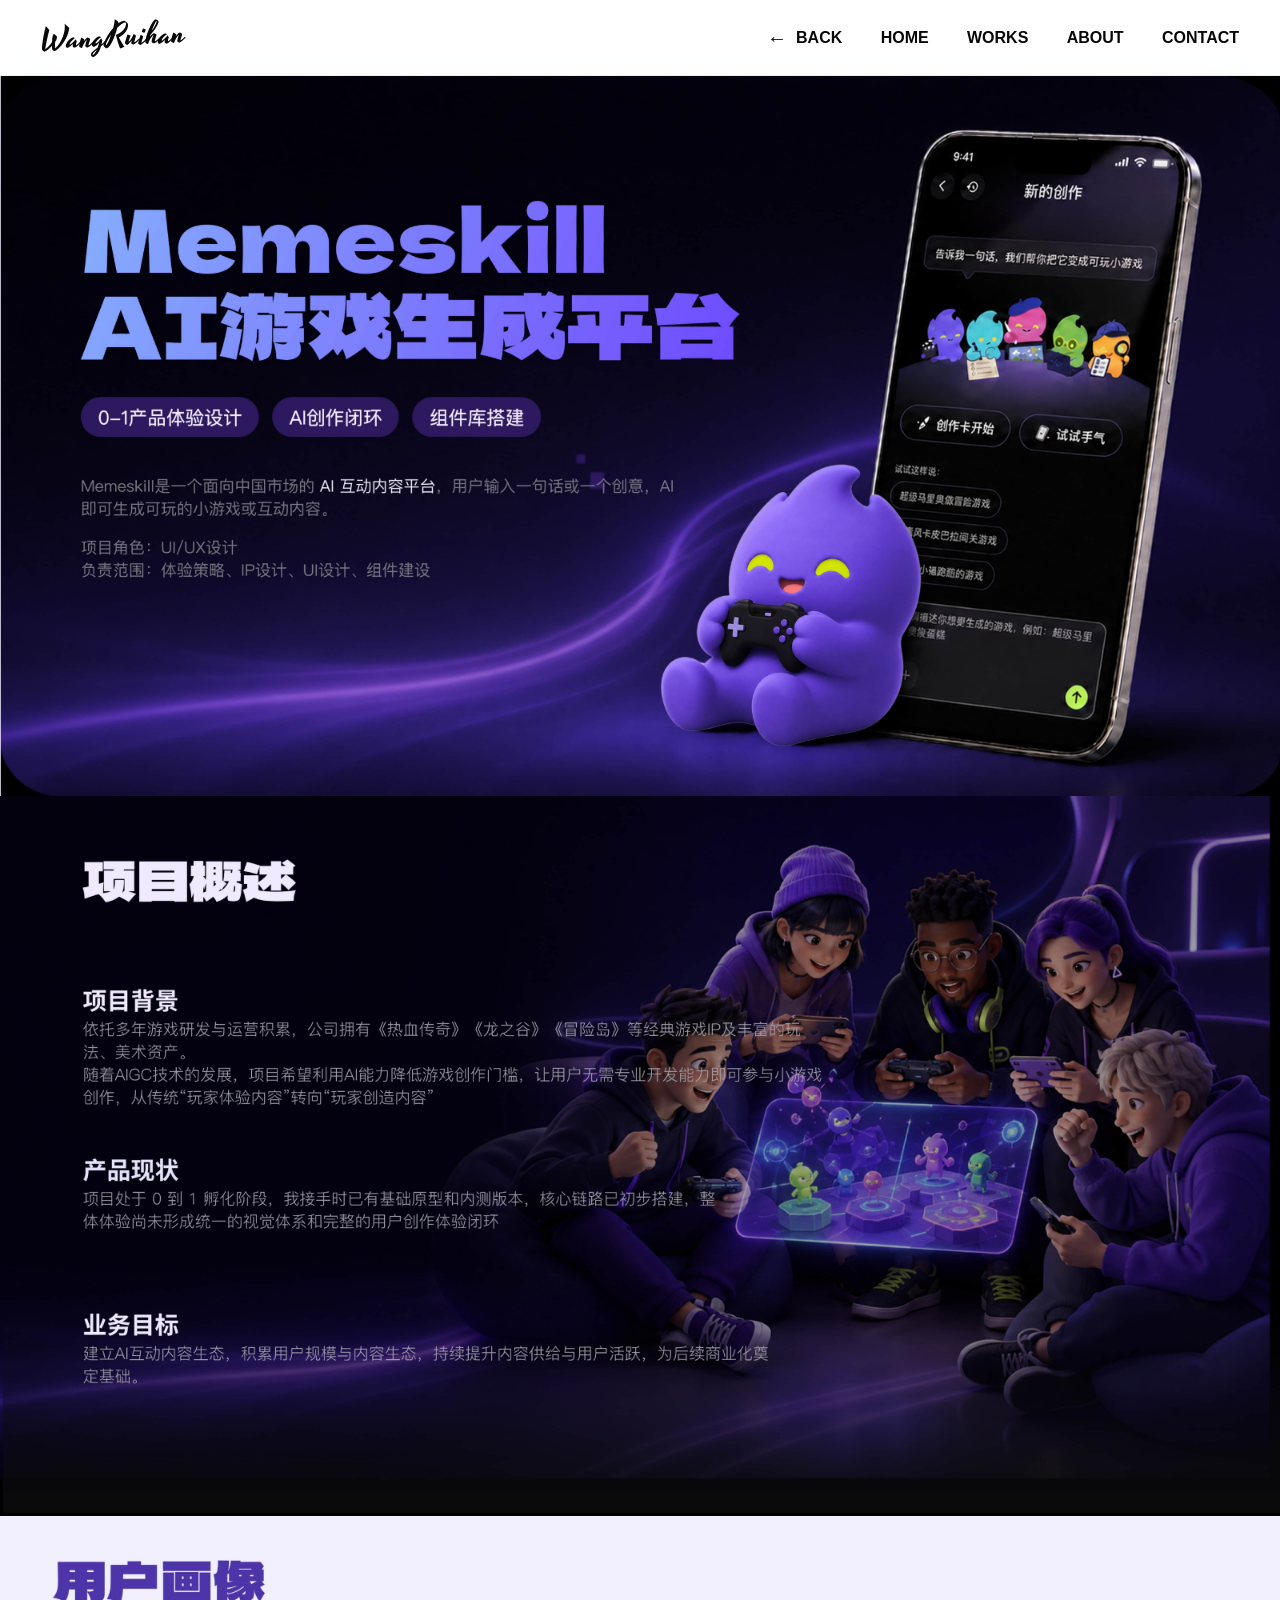
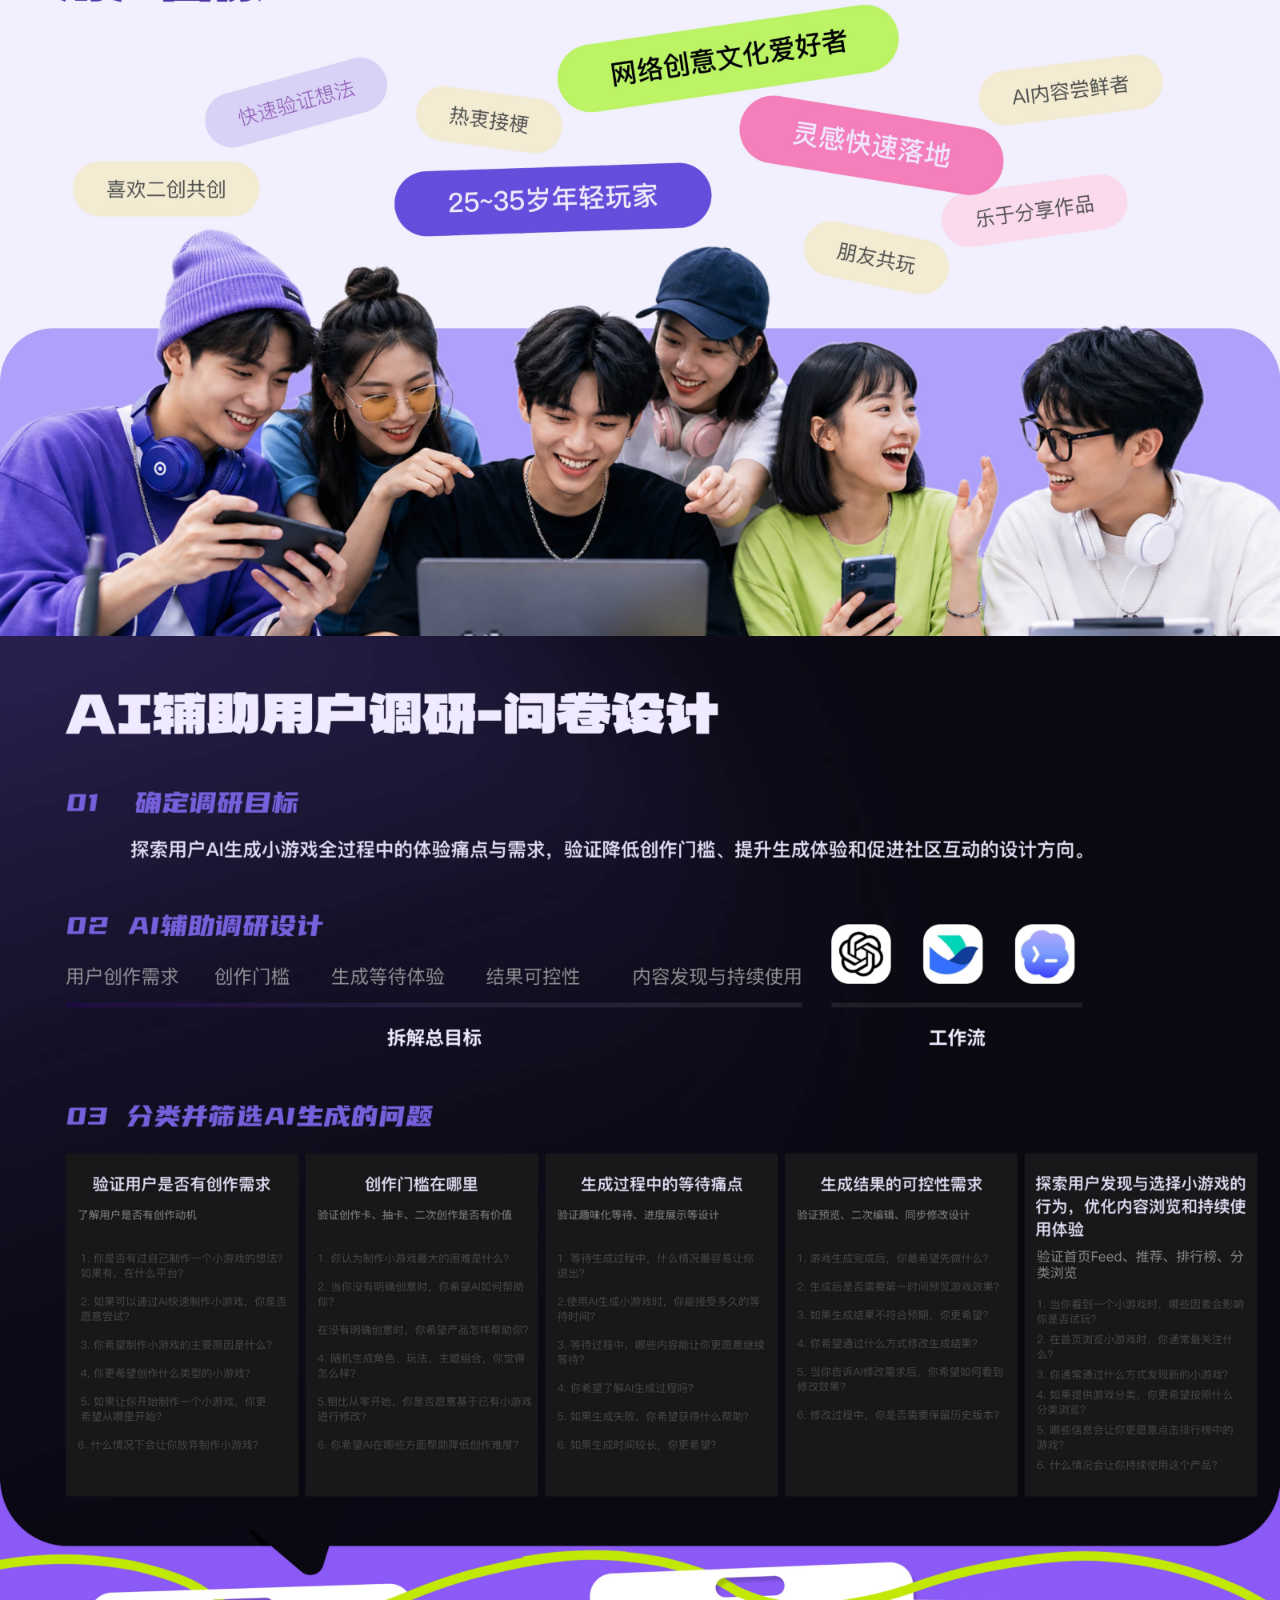
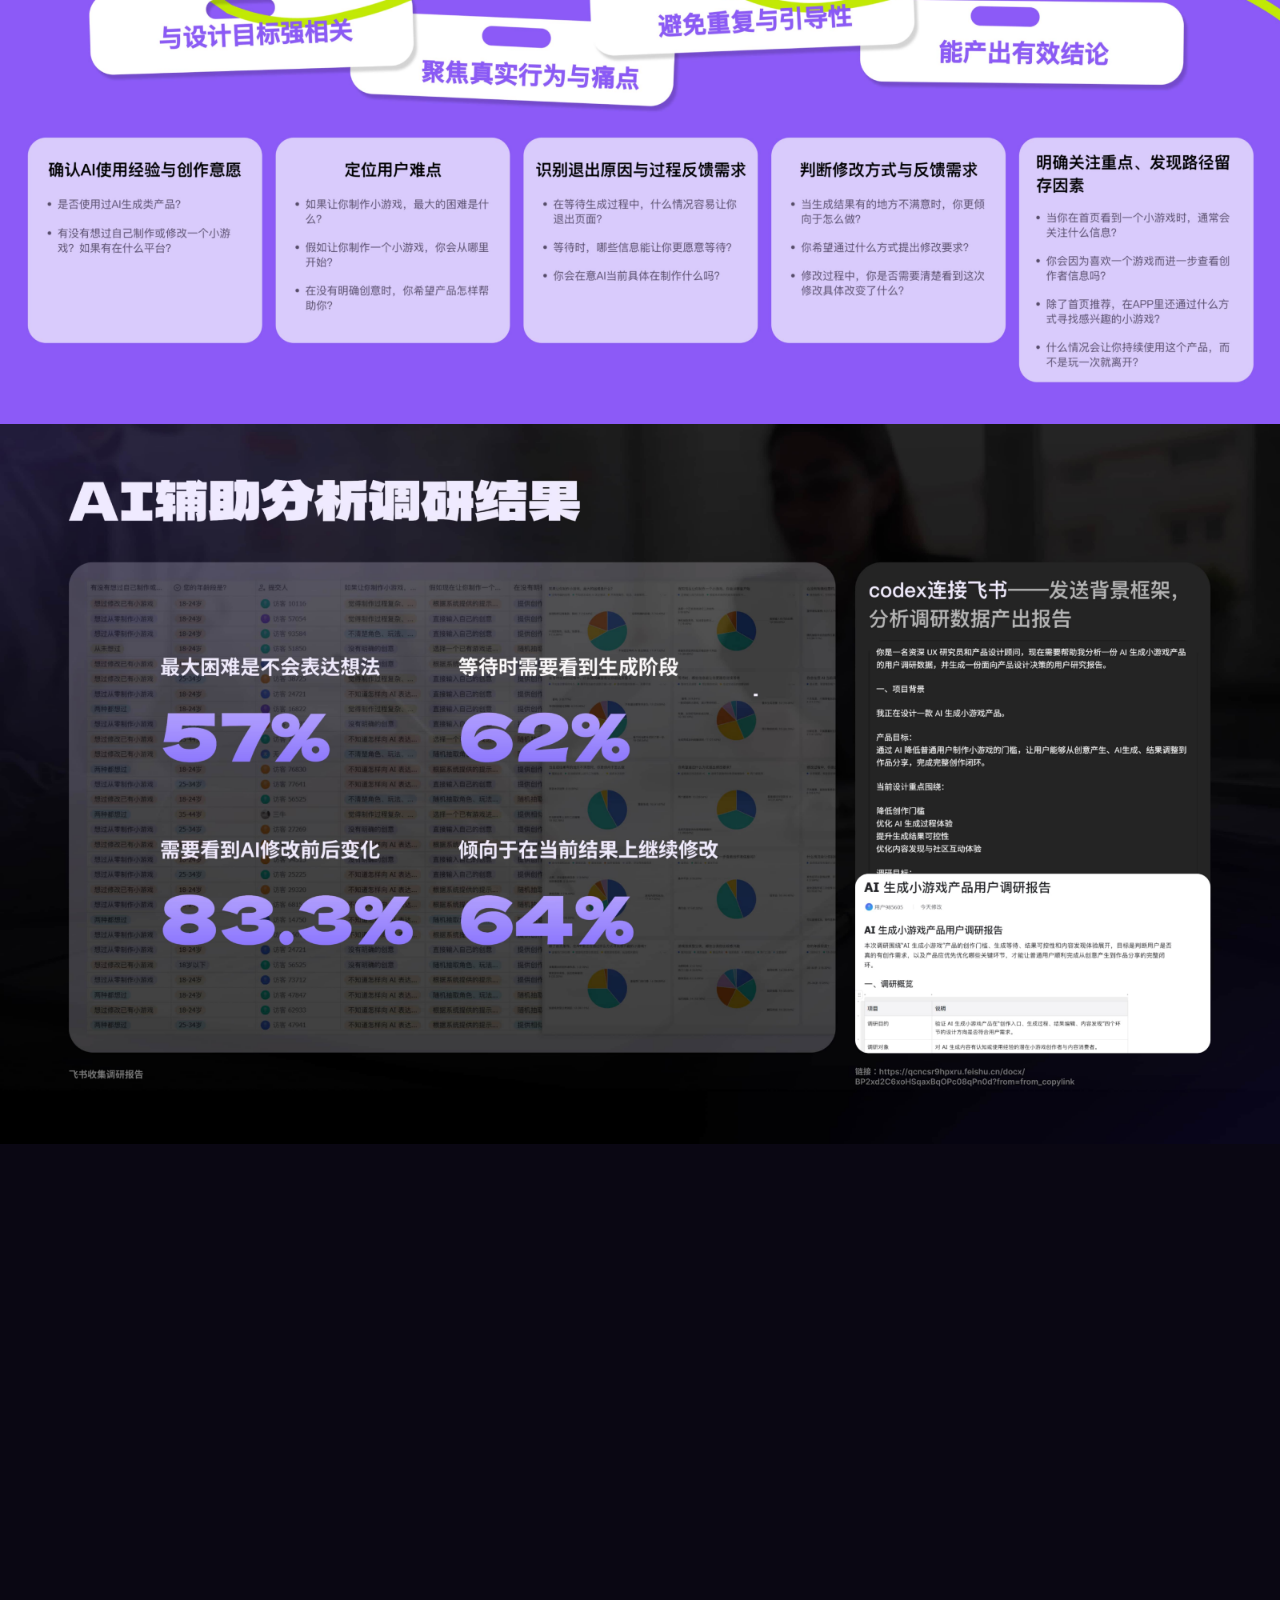
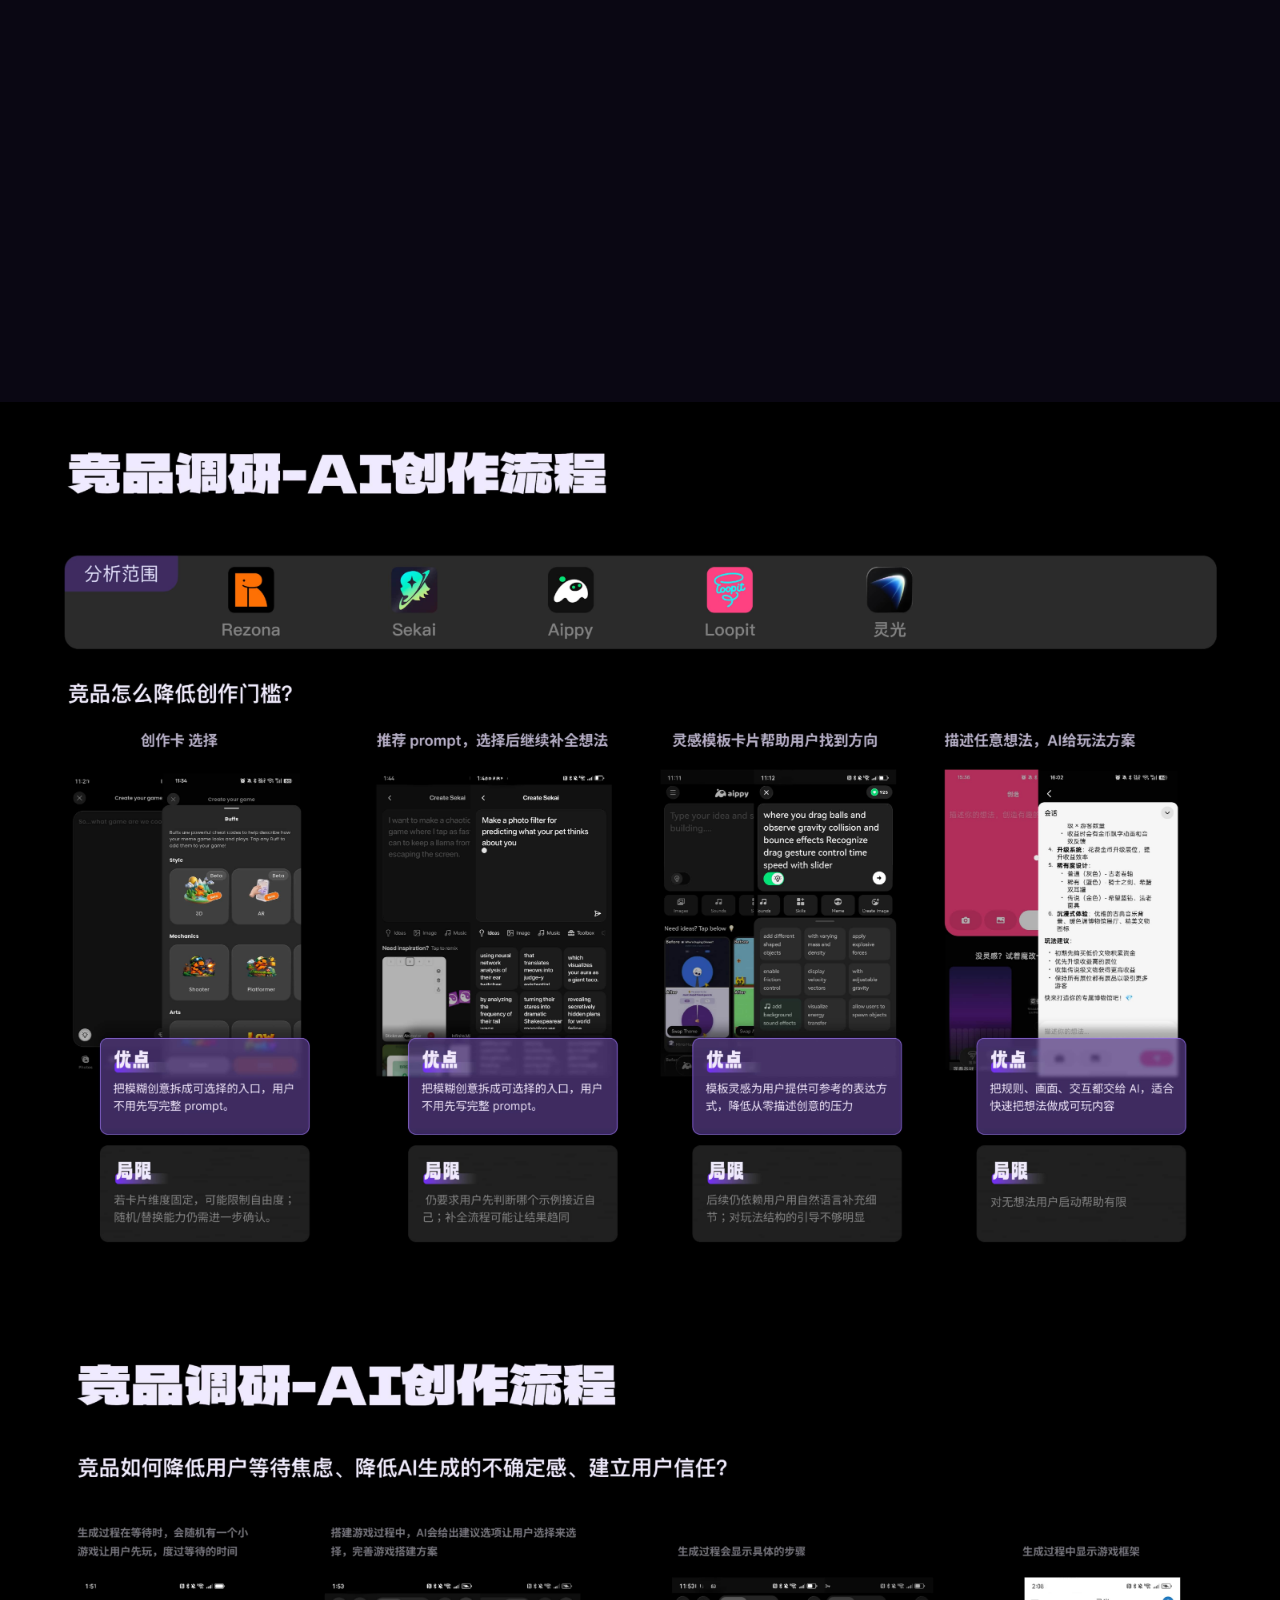
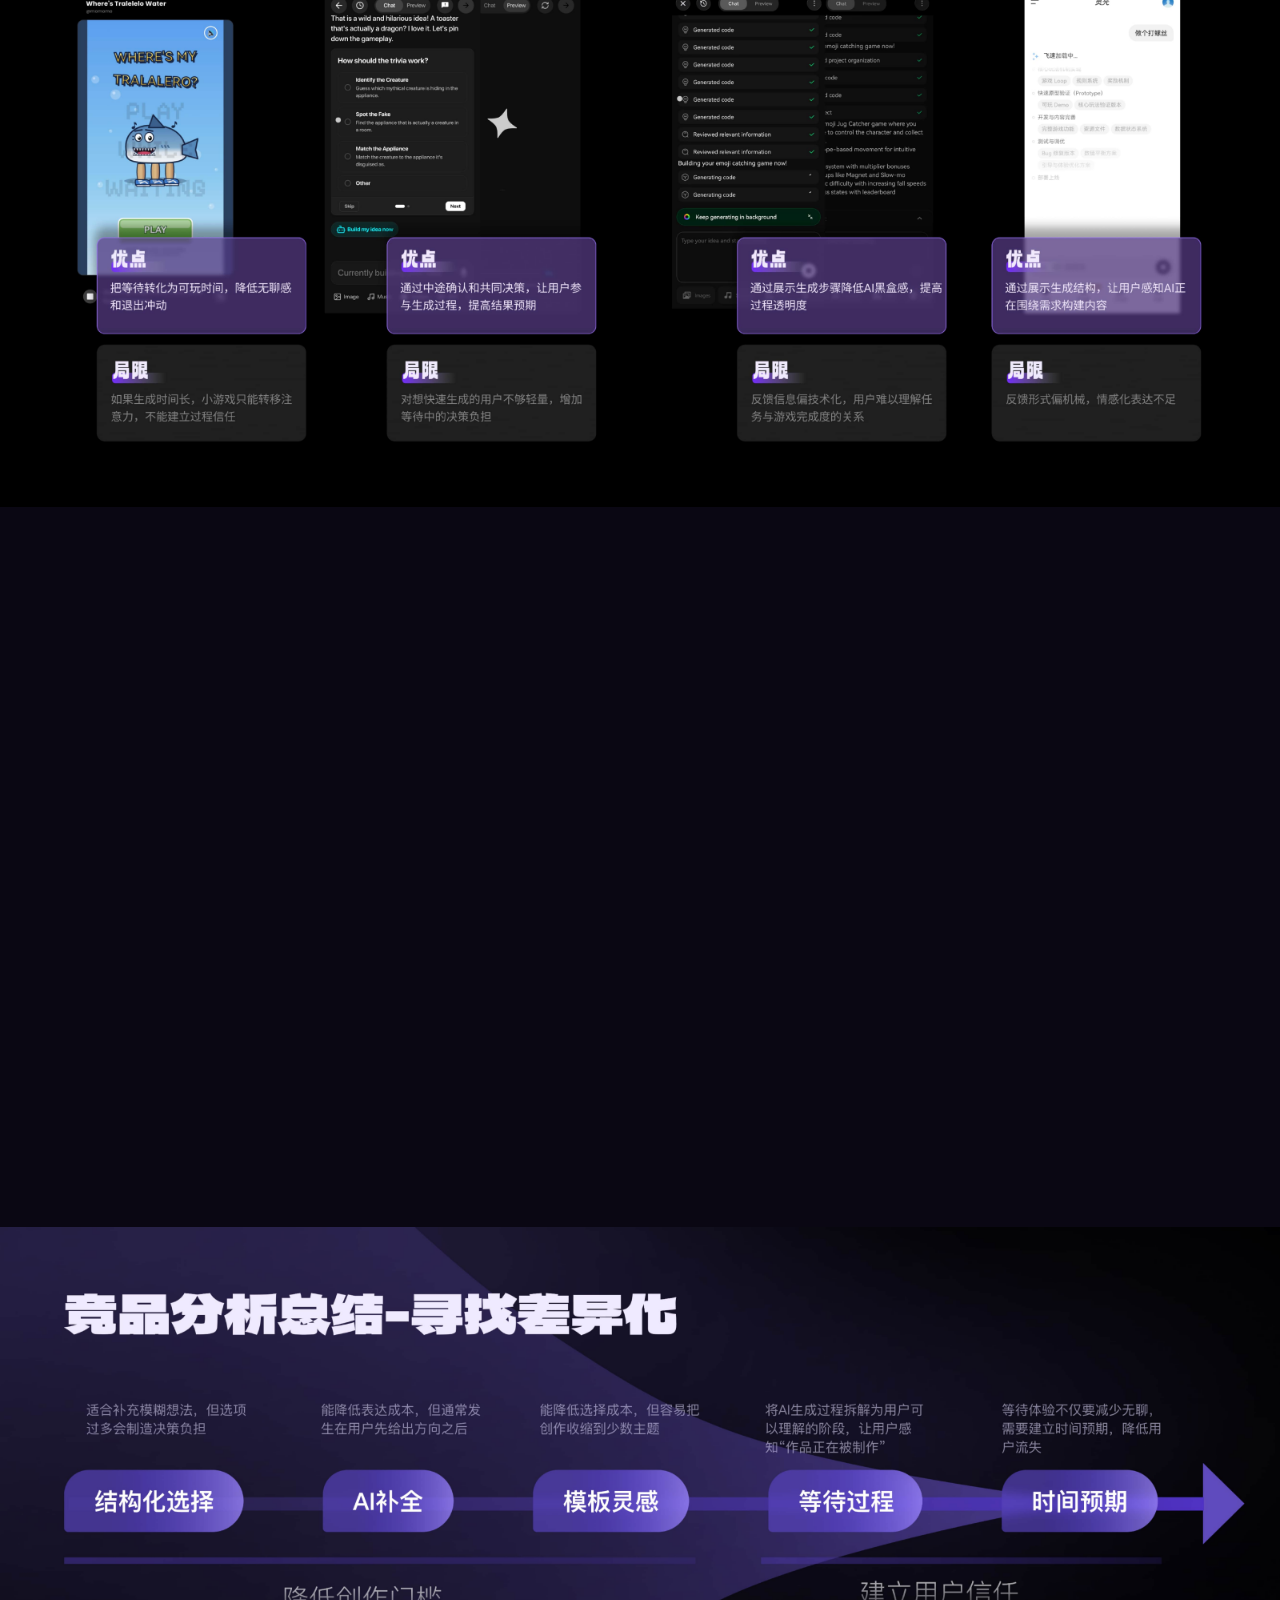
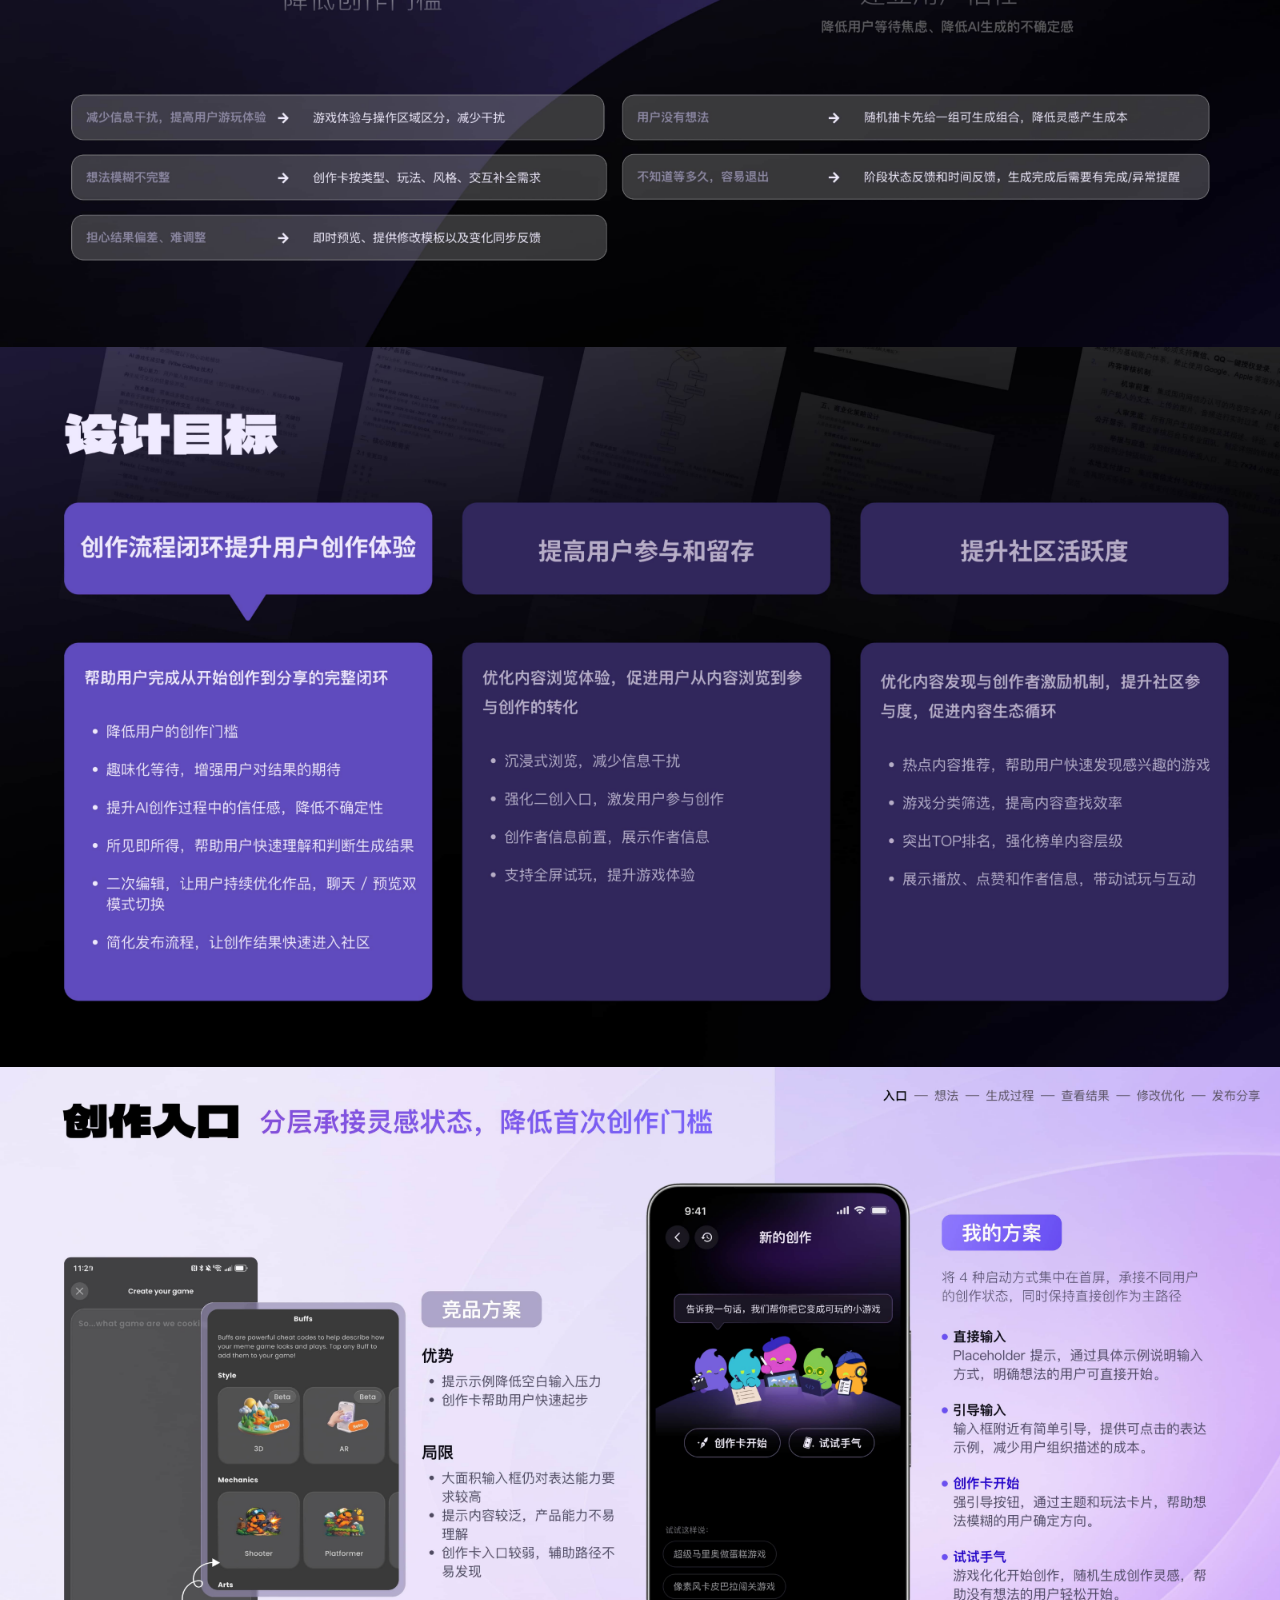
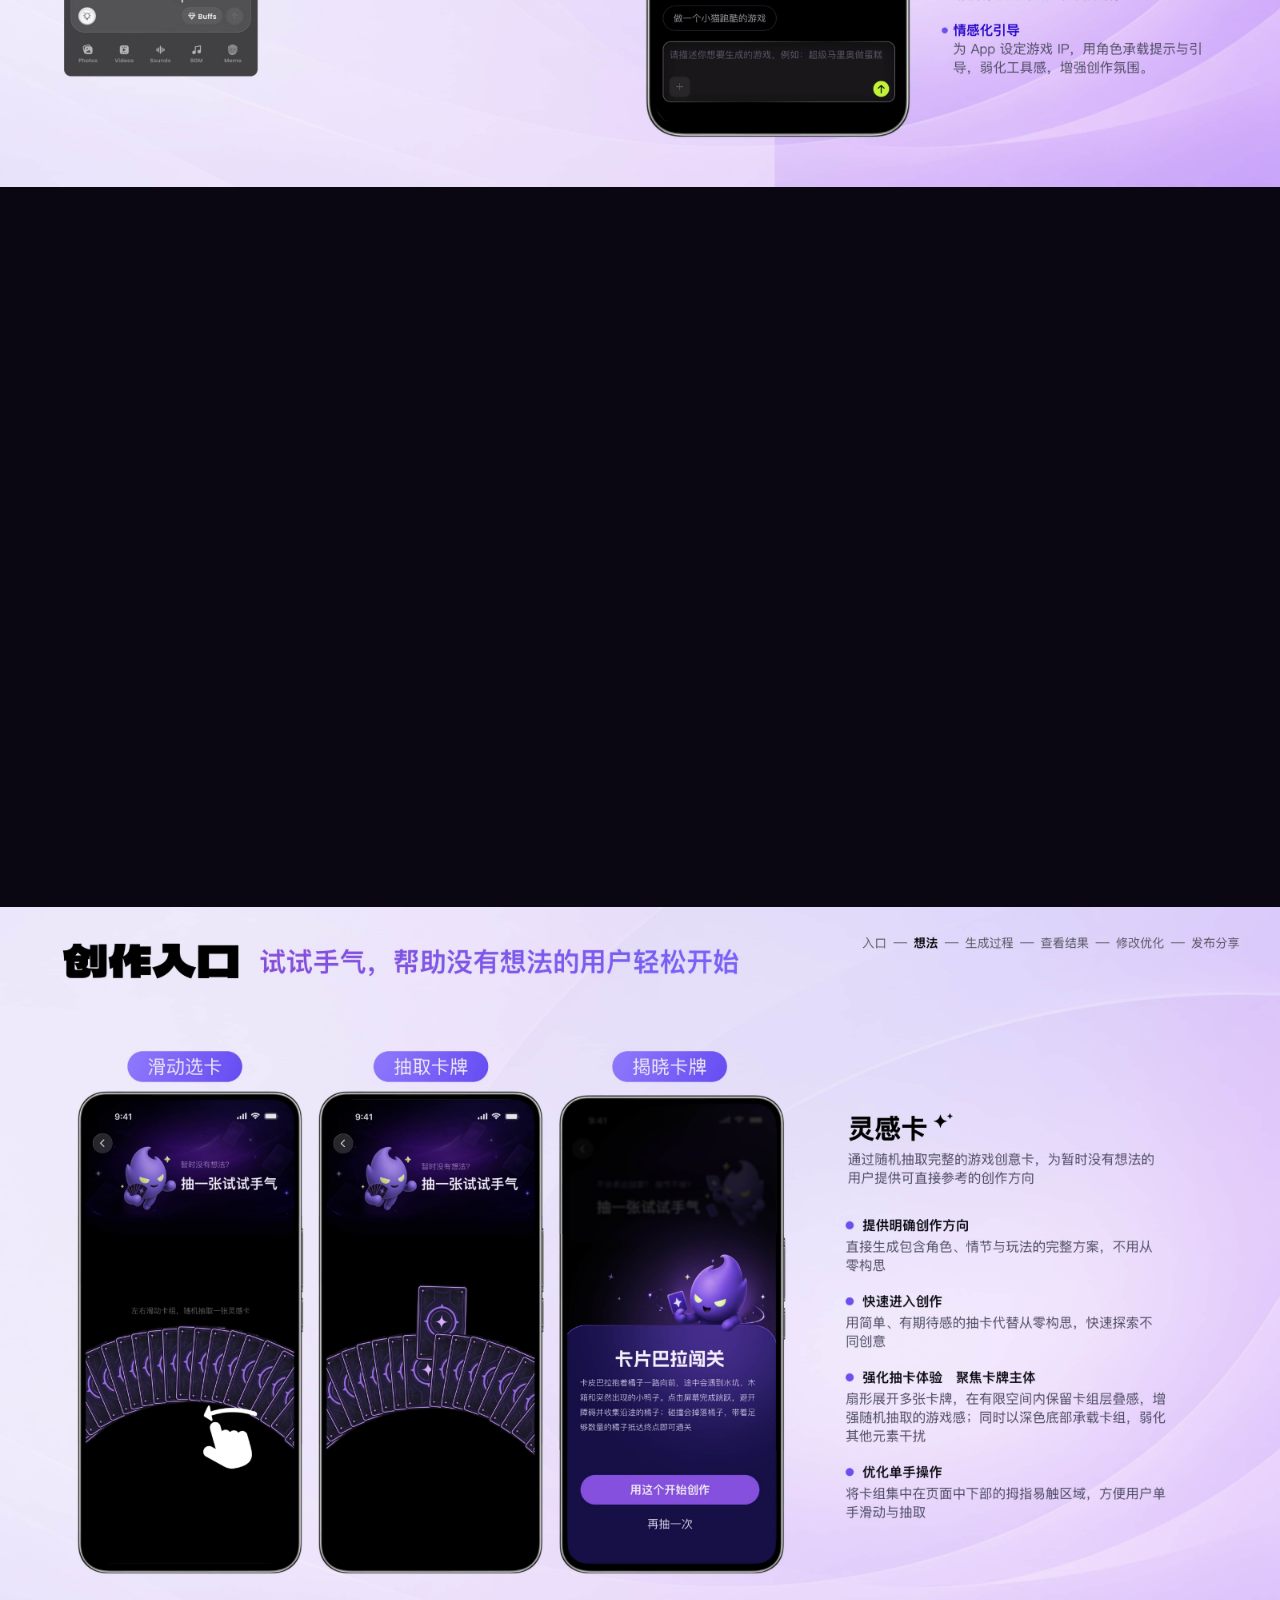
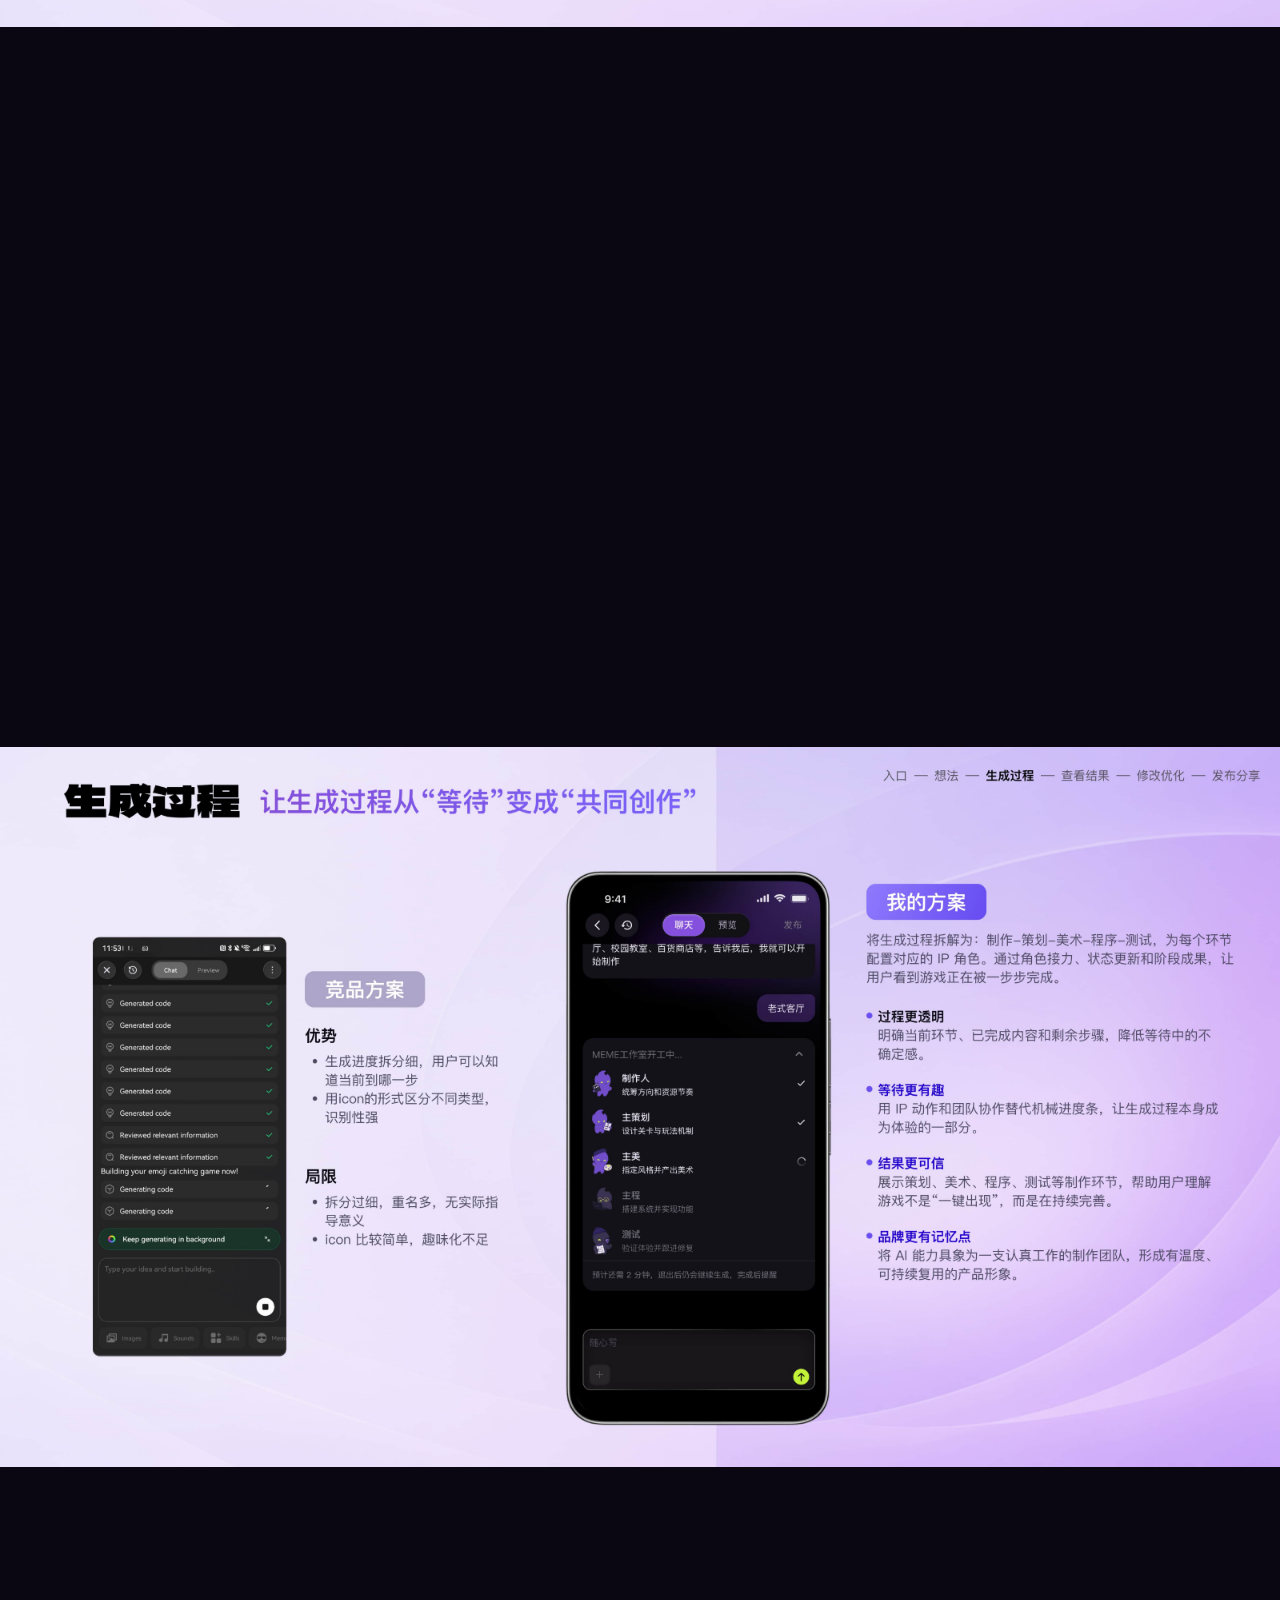
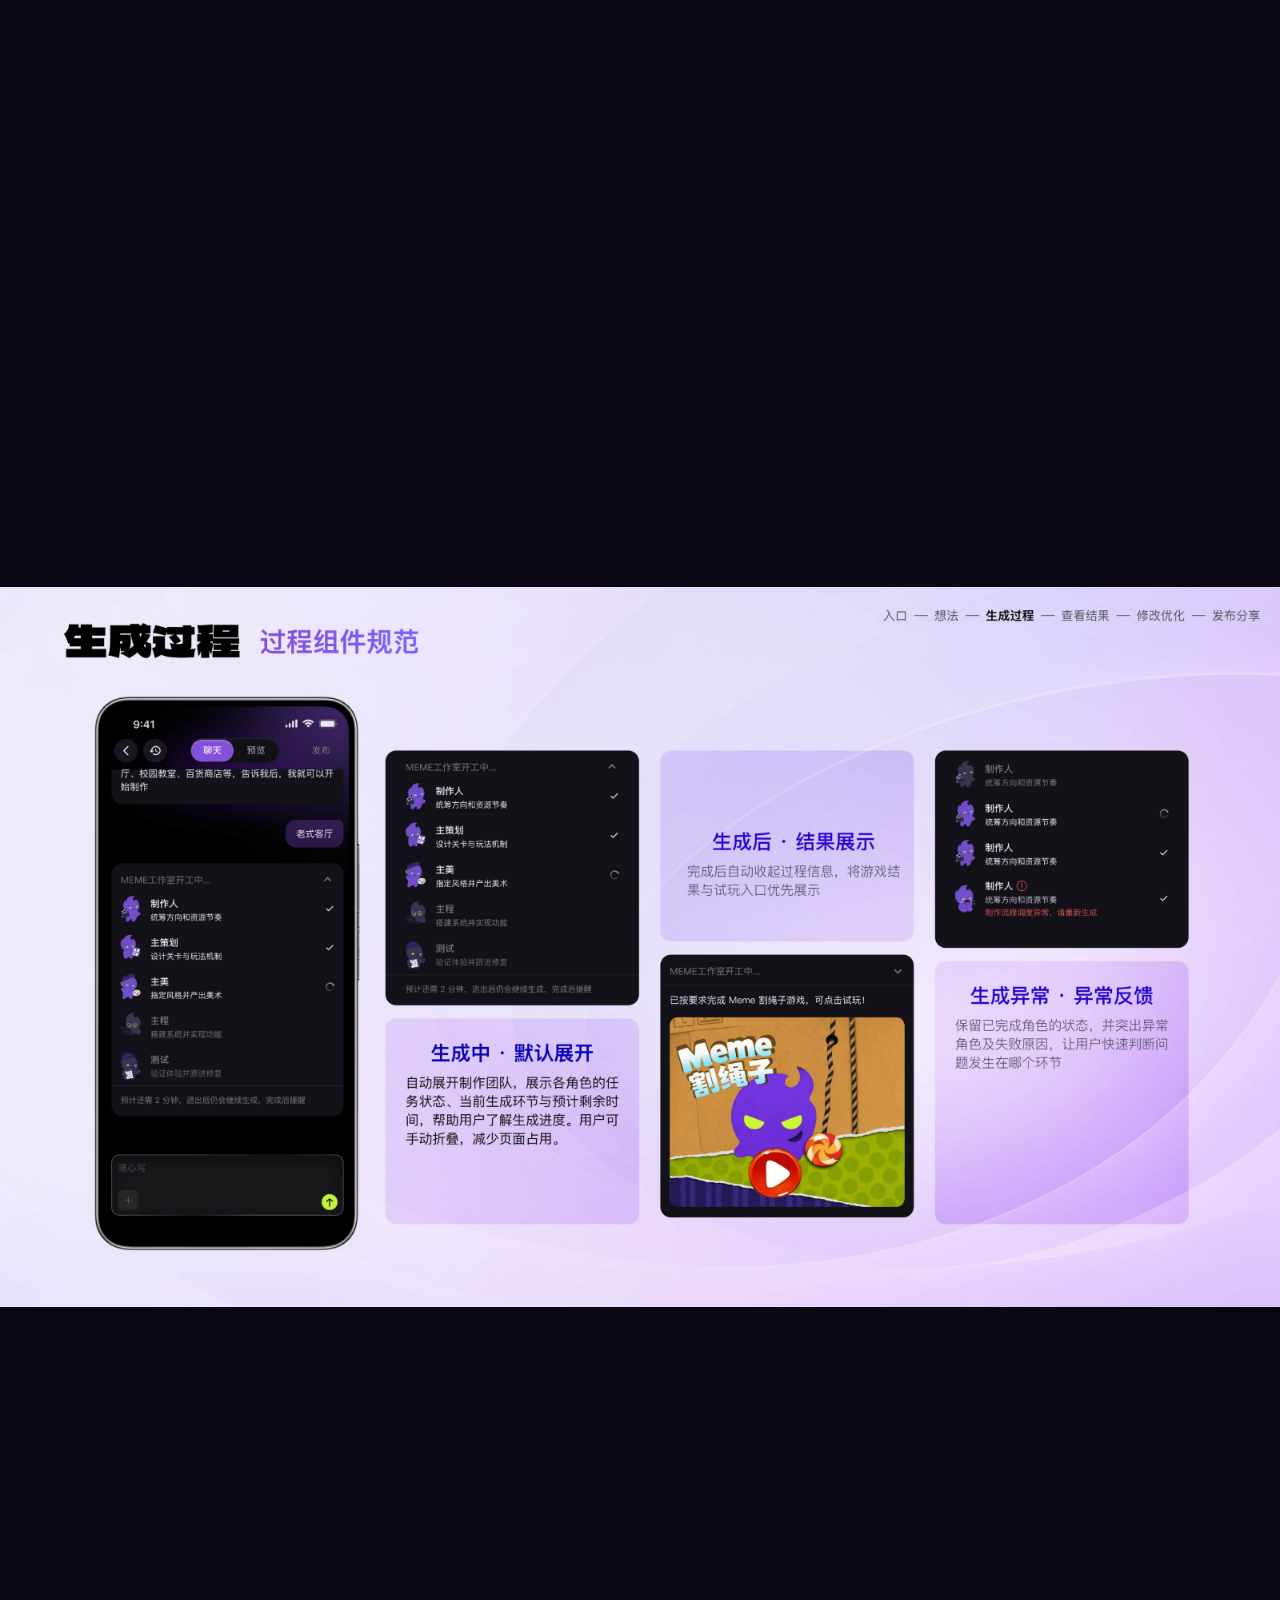
==== preview/memeskill.html @ 0a570b8c "Publish Wang Ruihan portfolio" ====
<!doctype html>
<html lang="zh-CN">
<head>
  <meta charset="UTF-8">
  <meta name="viewport" content="width=device-width,initial-scale=1">
  <meta name="description" content="王睿晗的Memeskill AI游戏生成平台项目">
  <title>Memeskill AI游戏生成平台 | 王睿晗作品集</title>
  <link rel="preconnect" href="https://fonts.googleapis.com">
  <link rel="preconnect" href="https://fonts.gstatic.com" crossorigin>
  <link href="https://fonts.googleapis.com/css2?family=Yesteryear&display=swap" rel="stylesheet">
  <style>
    @font-face{font-family:"Portfolio PingFang";src:local("PingFang SC Regular"),local("PingFangSC-Regular");font-weight:400;font-display:swap}
    @font-face{font-family:"Portfolio PingFang";src:local("PingFang SC Bold"),local("PingFangSC-Semibold");font-weight:700;font-display:swap}
    :root{--header-height:76px;--ink:#080808;--paper:#f3f5f6;--violet:#6b36c5}
    *{box-sizing:border-box}html{scroll-behavior:smooth}
    body{margin:0;background:var(--paper);color:var(--ink);font-family:"Portfolio PingFang","PingFang SC","Microsoft YaHei UI",sans-serif}
    header{position:fixed;inset:0 0 auto;height:var(--header-height);z-index:20;display:flex;align-items:center;justify-content:space-between;padding:0 3.2vw;background:rgba(255,255,255,.94);backdrop-filter:blur(10px);border-bottom:1px solid rgba(0,0,0,.06)}
    .signature{font:32px/1 "Yesteryear",cursive;transform:rotate(-3deg);color:inherit;text-decoration:none}
    nav{display:flex;align-items:center;gap:clamp(20px,3vw,54px);font-weight:700}
    nav a{color:inherit;text-decoration:none;position:relative}
    nav a:after{content:"";position:absolute;left:0;right:100%;bottom:-8px;height:2px;background:var(--violet);transition:right .25s}
    nav a:hover:after{right:0}.back{display:inline-flex;align-items:center;gap:9px}.back span{font-size:20px;line-height:1}
    main{padding-top:var(--header-height)}
    .project-pages{width:min(100%,1440px);margin:0 auto;background:#fff;box-shadow:0 0 50px rgba(22,35,45,.08)}
    .project-pages img{display:block;width:100%;height:auto;margin:0;background:#0a0713}
    @media(max-width:760px){:root{--header-height:62px}header{padding:0 16px}.signature{font-size:25px}nav{gap:14px;font-size:11px}nav a:not(.back){display:none}.back span{font-size:17px}.project-pages{box-shadow:none}}
  </style>
</head>
<body>
  <header>
    <a class="signature" href="index.html#home">WangRuihan</a>
    <nav aria-label="项目导航">
      <a class="back" href="index.html#works"><span aria-hidden="true">←</span> BACK</a>
      <a href="index.html#home">HOME</a>
      <a href="index.html#works">WORKS</a>
      <a href="index.html#about">ABOUT</a>
      <a href="index.html#contact">CONTACT</a>
    </nav>
  </header>
  <main>
    <section class="project-pages" aria-label="Memeskill AI游戏生成平台项目详情">
      <img src="../portfolio/projects/memeskill-pages-hq/page-01.webp" alt="Memeskill项目详情第1页" fetchpriority="high">
      <img src="../portfolio/projects/memeskill-pages-hq/page-02.webp" alt="Memeskill项目详情第2页" loading="lazy" decoding="async">
      <img src="../portfolio/projects/memeskill-pages-hq/page-03.webp" alt="Memeskill项目详情第3页" loading="lazy" decoding="async">
      <img src="../portfolio/projects/memeskill-pages-hq/page-04.webp" alt="Memeskill项目详情第4页" loading="lazy" decoding="async">
      <img src="../portfolio/projects/memeskill-pages-hq/page-05.webp" alt="Memeskill项目详情第5页" loading="lazy" decoding="async">
      <img src="../portfolio/projects/memeskill-pages-hq/page-06.webp" alt="Memeskill项目详情第6页" loading="lazy" decoding="async">
      <img src="../portfolio/projects/memeskill-pages-hq/page-07.webp" alt="Memeskill项目详情第7页" loading="lazy" decoding="async">
      <img src="../portfolio/projects/memeskill-pages-hq/page-08.webp" alt="Memeskill项目详情第8页" loading="lazy" decoding="async">
      <img src="../portfolio/projects/memeskill-pages-hq/page-09.webp" alt="Memeskill项目详情第9页" loading="lazy" decoding="async">
      <img src="../portfolio/projects/memeskill-pages-hq/page-10.webp" alt="Memeskill项目详情第10页" loading="lazy" decoding="async">
      <img src="../portfolio/projects/memeskill-pages-hq/page-11.webp" alt="Memeskill项目详情第11页" loading="lazy" decoding="async">
      <img src="../portfolio/projects/memeskill-pages-hq/page-12.webp" alt="Memeskill项目详情第12页" loading="lazy" decoding="async">
      <img src="../portfolio/projects/memeskill-pages-hq/page-13.webp" alt="Memeskill项目详情第13页" loading="lazy" decoding="async">
      <img src="../portfolio/projects/memeskill-pages-hq/page-14.webp" alt="Memeskill项目详情第14页" loading="lazy" decoding="async">
      <img src="../portfolio/projects/memeskill-pages-hq/page-15.webp" alt="Memeskill项目详情第15页" loading="lazy" decoding="async">
      <img src="../portfolio/projects/memeskill-pages-hq/page-16.webp" alt="Memeskill项目详情第16页" loading="lazy" decoding="async">
      <img src="../portfolio/projects/memeskill-pages-hq/page-17.webp" alt="Memeskill项目详情第17页" loading="lazy" decoding="async">
      <img src="../portfolio/projects/memeskill-pages-hq/page-18.webp" alt="Memeskill项目详情第18页" loading="lazy" decoding="async">
      <img src="../portfolio/projects/memeskill-pages-hq/page-19.webp" alt="Memeskill项目详情第19页" loading="lazy" decoding="async">
      <img src="../portfolio/projects/memeskill-pages-hq/page-20.webp" alt="Memeskill项目详情第20页" loading="lazy" decoding="async">
      <img src="../portfolio/projects/memeskill-pages-hq/page-21.webp" alt="Memeskill项目详情第21页" loading="lazy" decoding="async">
      <img src="../portfolio/projects/memeskill-pages-hq/page-22.webp" alt="Memeskill项目详情第22页" loading="lazy" decoding="async">
      <img src="../portfolio/projects/memeskill-pages-hq/page-23.webp" alt="Memeskill项目详情第23页" loading="lazy" decoding="async">
      <img src="../portfolio/projects/memeskill-pages-hq/page-24.webp" alt="Memeskill项目详情第24页" loading="lazy" decoding="async">
      <img src="../portfolio/projects/memeskill-pages-hq/page-25.webp" alt="Memeskill项目详情第25页" loading="lazy" decoding="async">
      <img src="../portfolio/projects/memeskill-pages-hq/page-26.webp" alt="Memeskill项目详情第26页" loading="lazy" decoding="async">
      <img src="../portfolio/projects/memeskill-pages-hq/page-27.webp" alt="Memeskill项目详情第27页" loading="lazy" decoding="async">
      <img src="../portfolio/projects/memeskill-pages-hq/page-28.webp" alt="Memeskill项目详情第28页" loading="lazy" decoding="async">
      <img src="../portfolio/projects/memeskill-pages-hq/page-29.webp" alt="Memeskill项目详情第29页" loading="lazy" decoding="async">
      <img src="../portfolio/projects/memeskill-pages-hq/page-30.webp" alt="Memeskill项目详情第30页" loading="lazy" decoding="async">
      <img src="../portfolio/projects/memeskill-pages-hq/page-31.webp" alt="Memeskill项目详情第31页" loading="lazy" decoding="async">
      <img src="../portfolio/projects/memeskill-pages-hq/page-32.webp" alt="Memeskill项目详情第32页" loading="lazy" decoding="async">
      <img src="../portfolio/projects/memeskill-pages-hq/page-33.webp" alt="Memeskill项目详情第33页" loading="lazy" decoding="async">
      <img src="../portfolio/projects/memeskill-pages-hq/page-34.webp" alt="Memeskill项目详情第34页" loading="lazy" decoding="async">
      <img src="../portfolio/projects/memeskill-pages-hq/page-35.webp" alt="Memeskill项目详情第35页" loading="lazy" decoding="async">
    </section>
  </main>
</body>
</html>
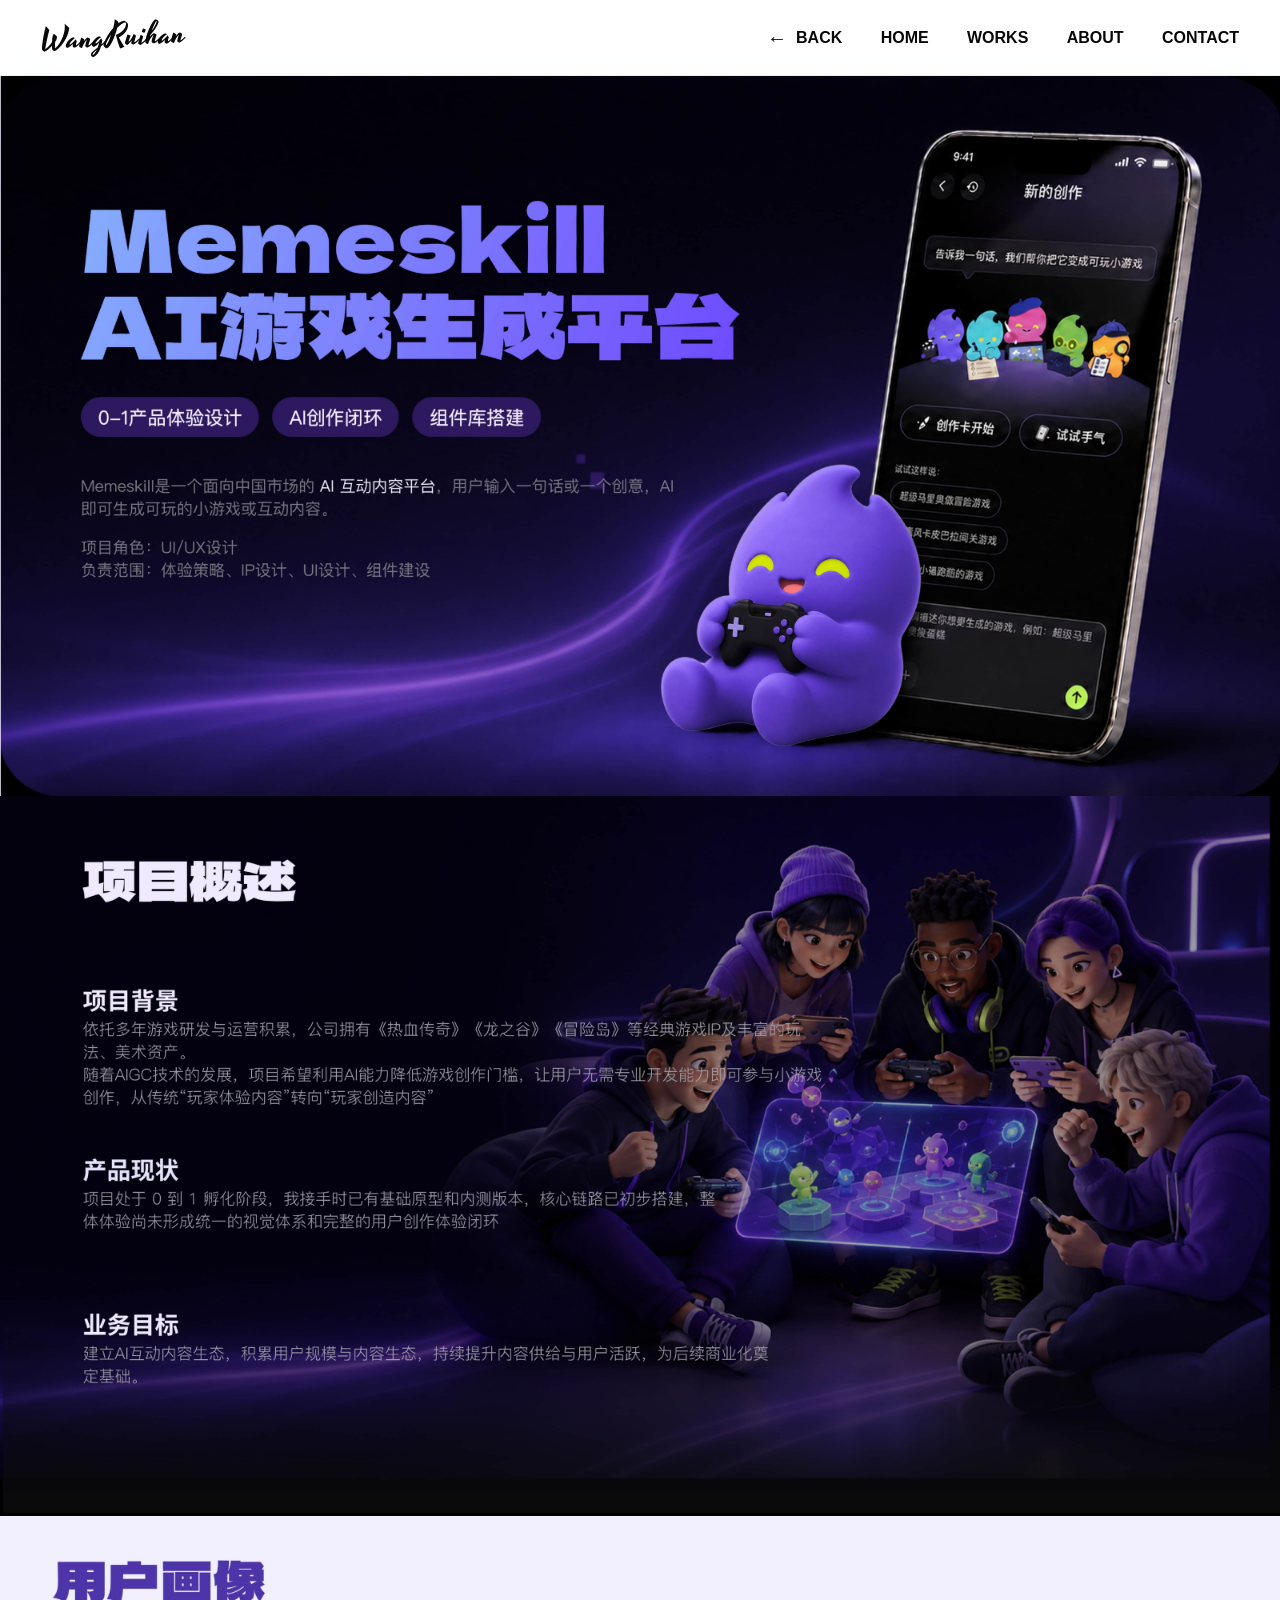
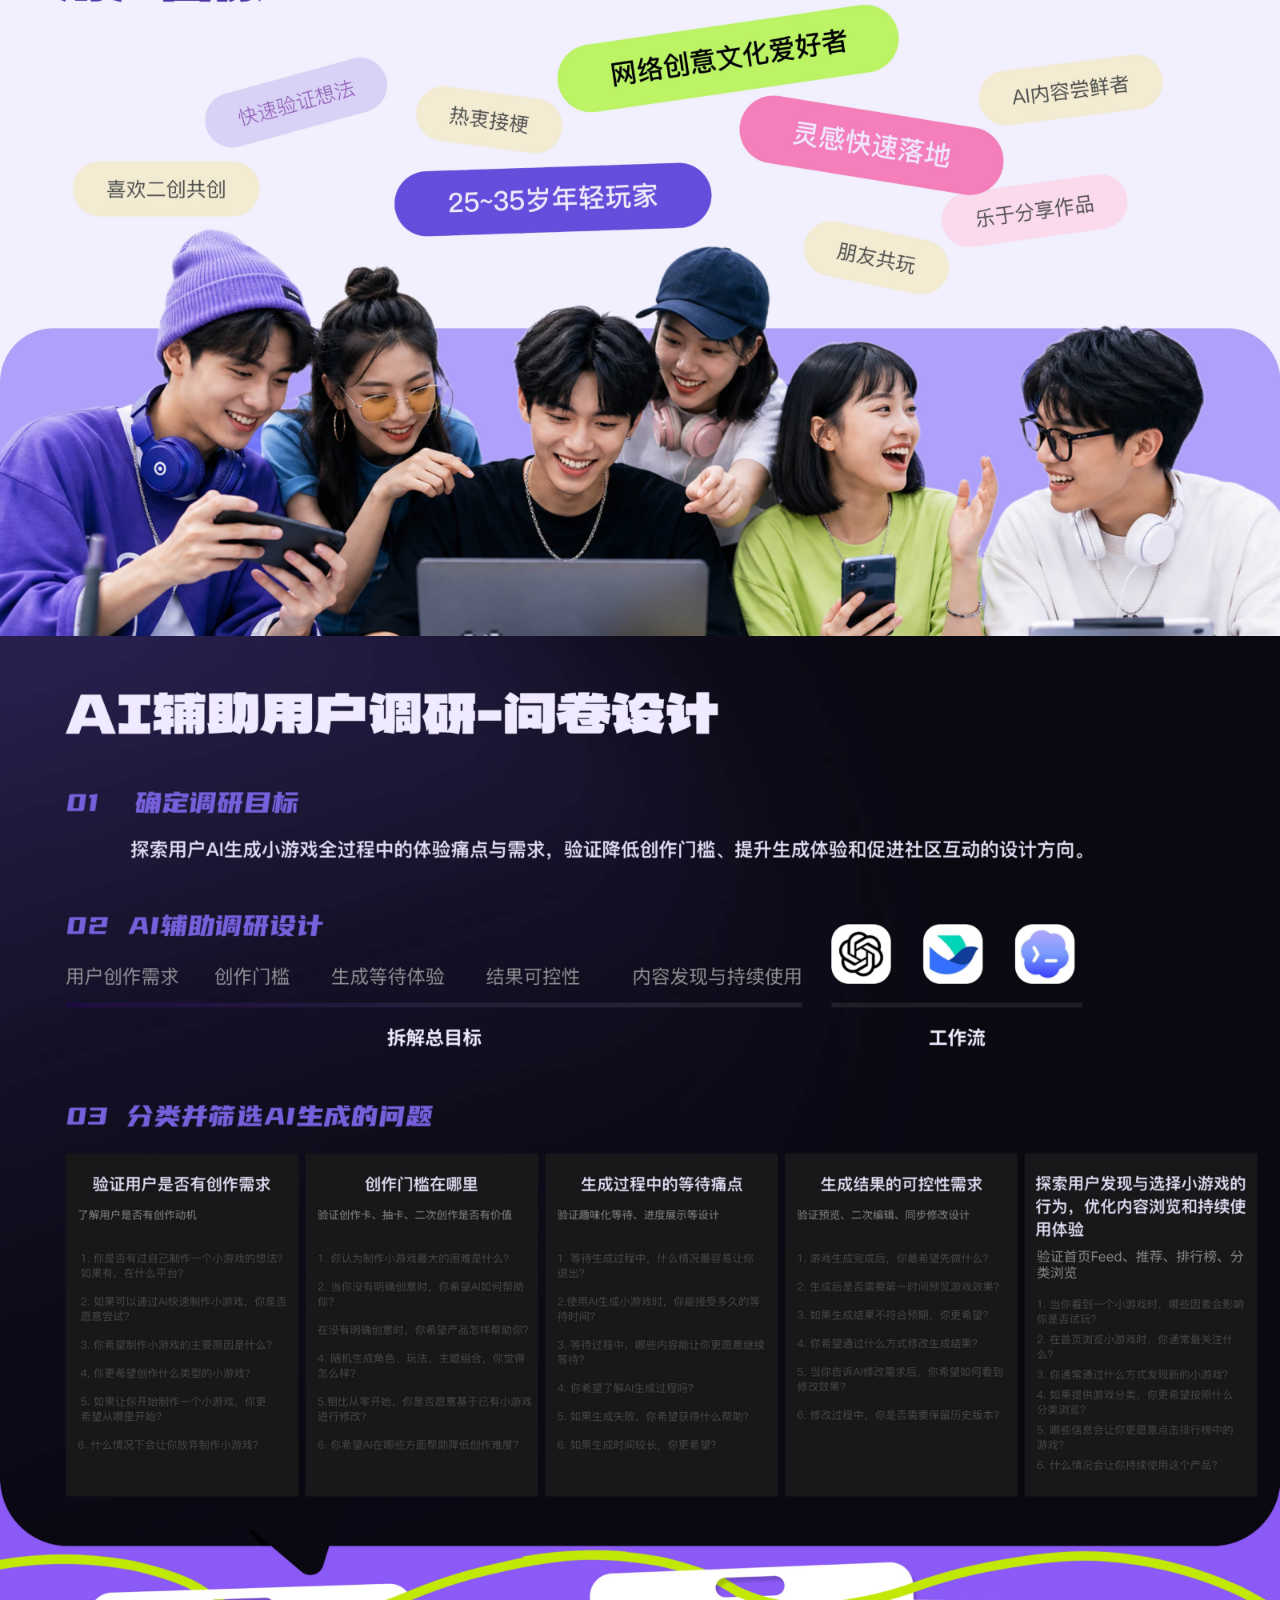
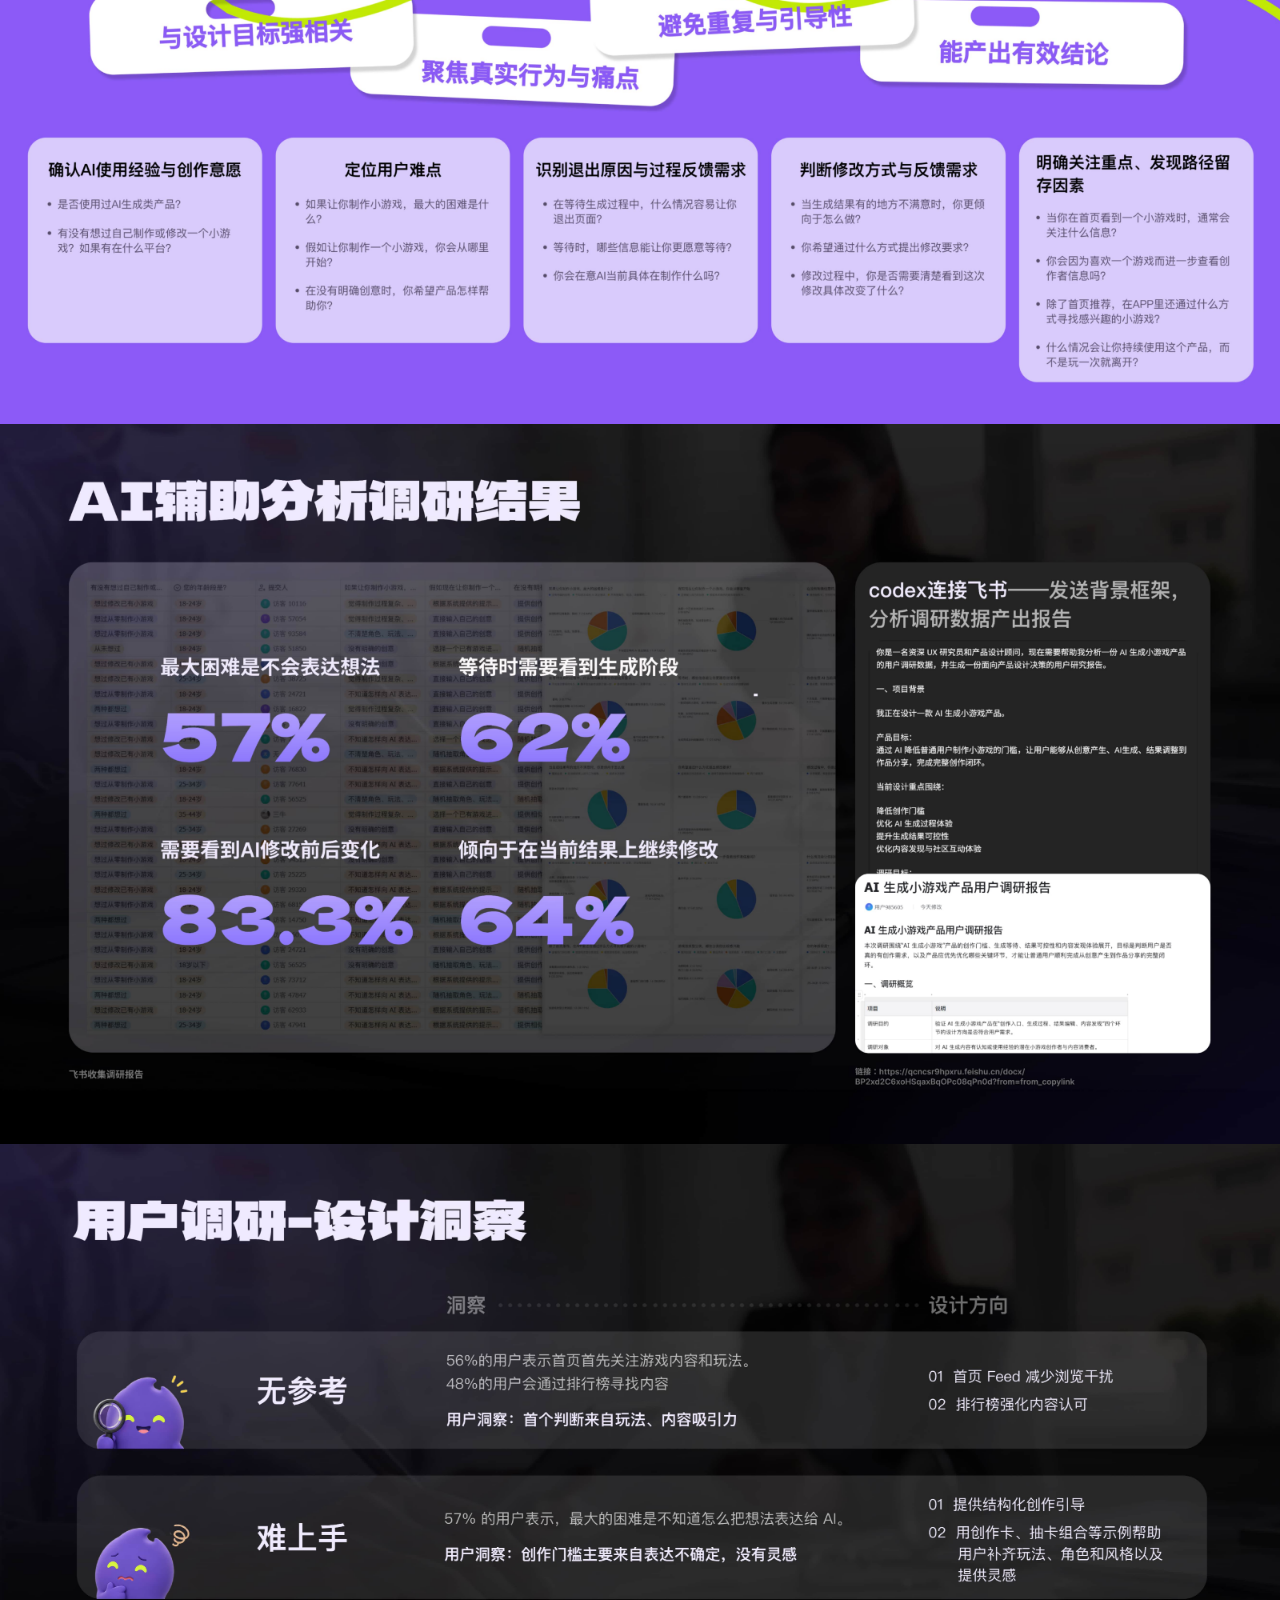
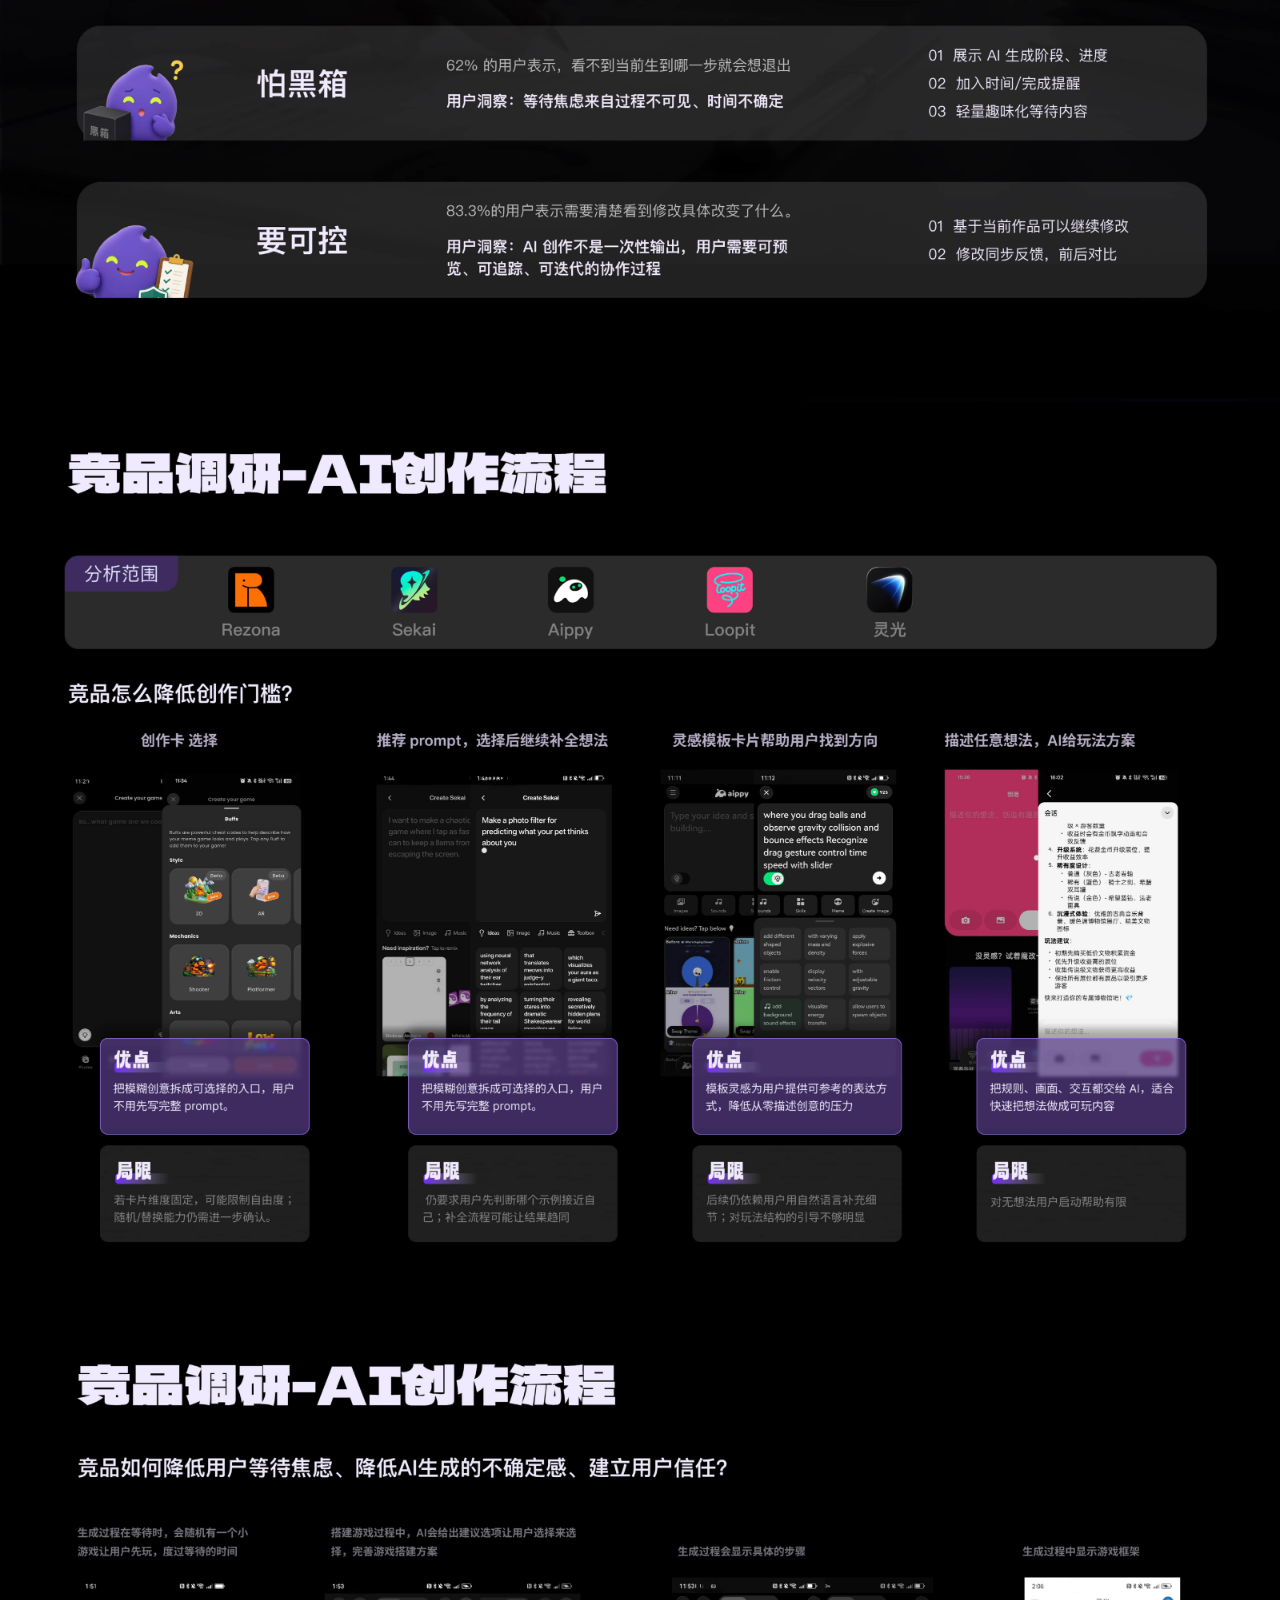
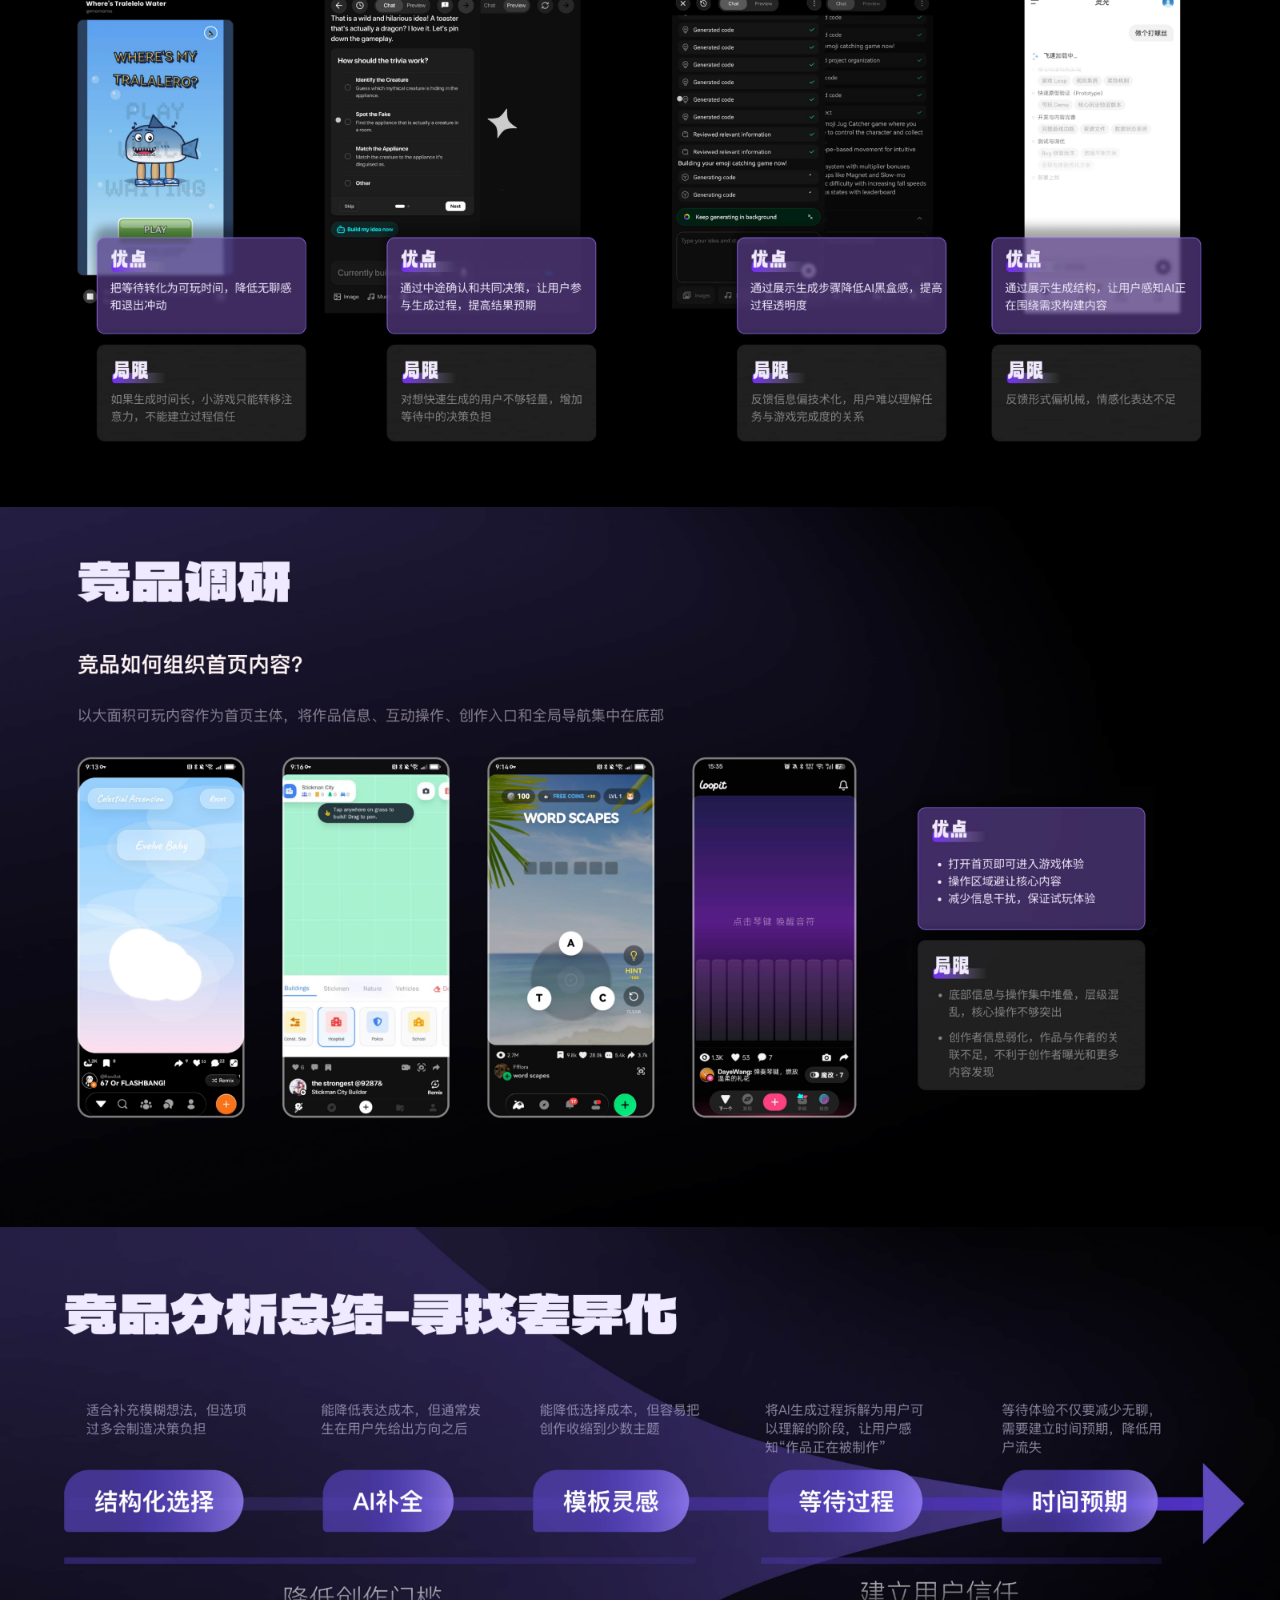
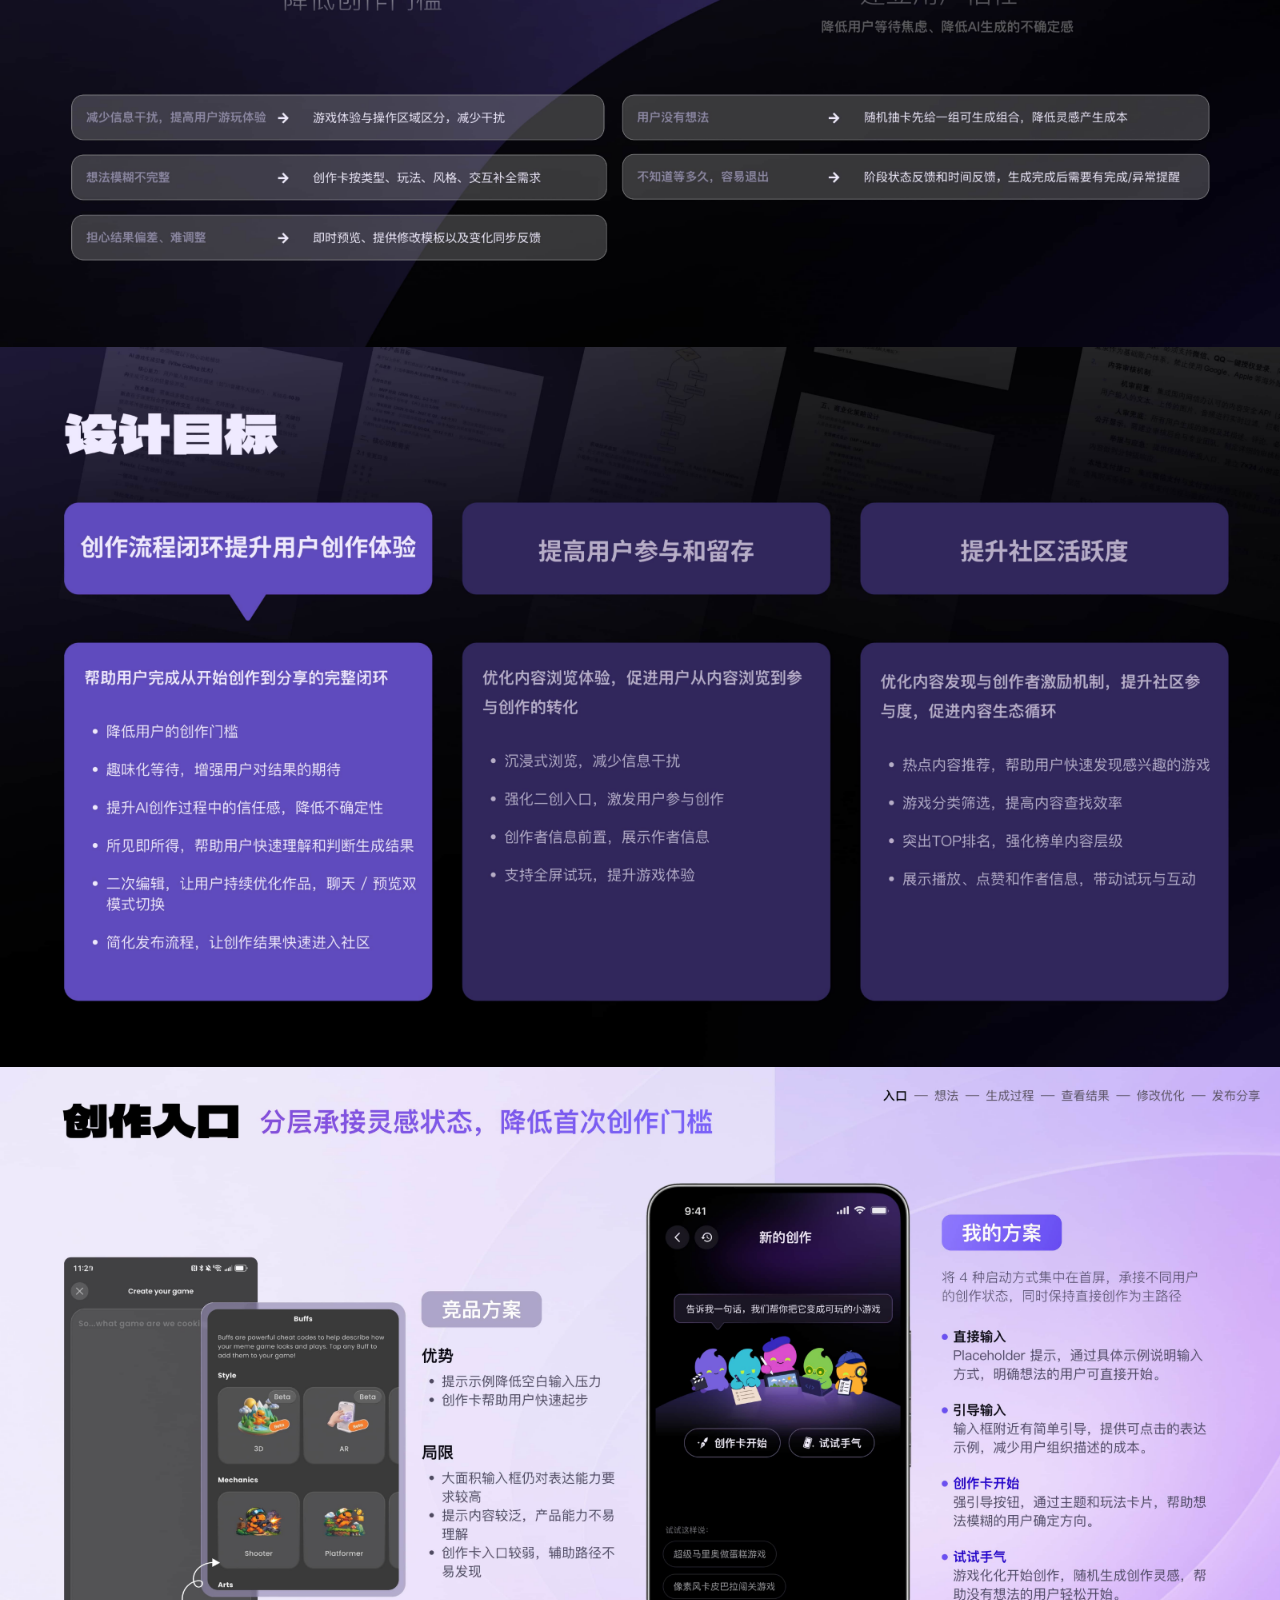
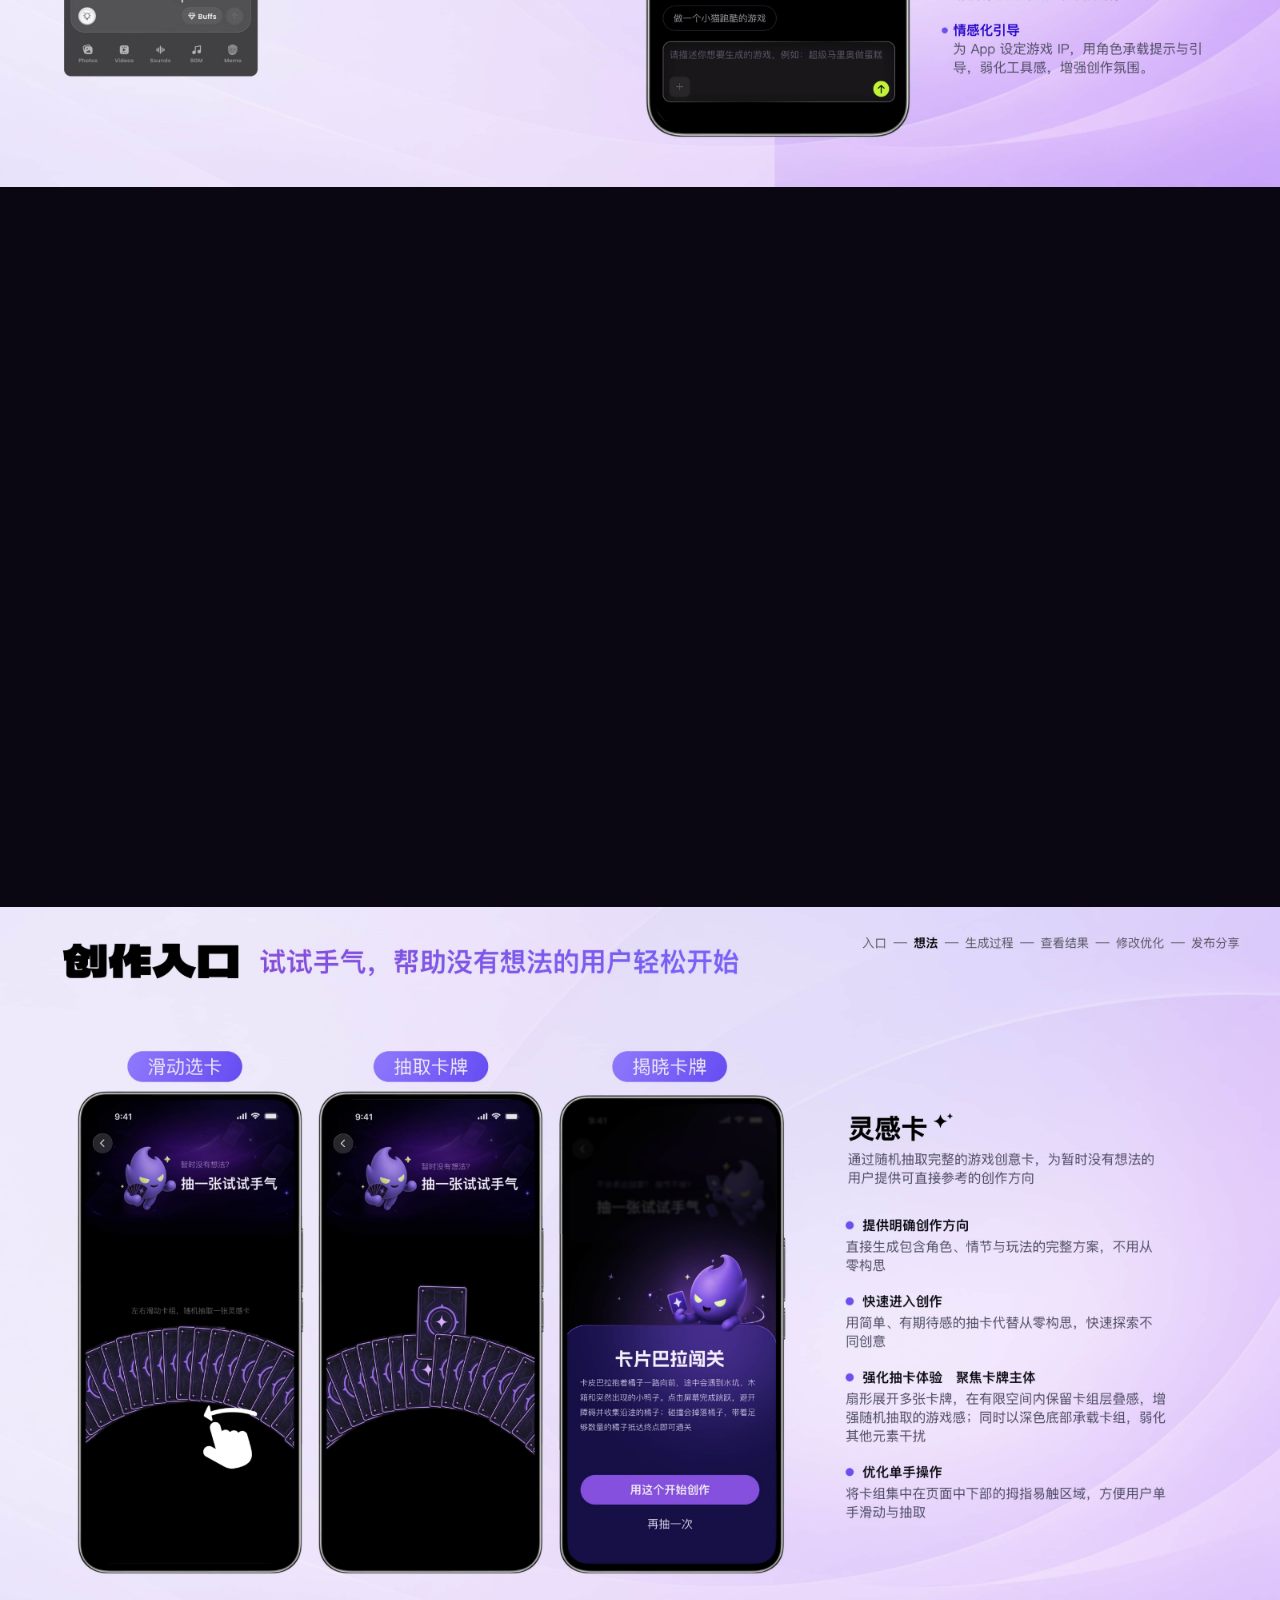
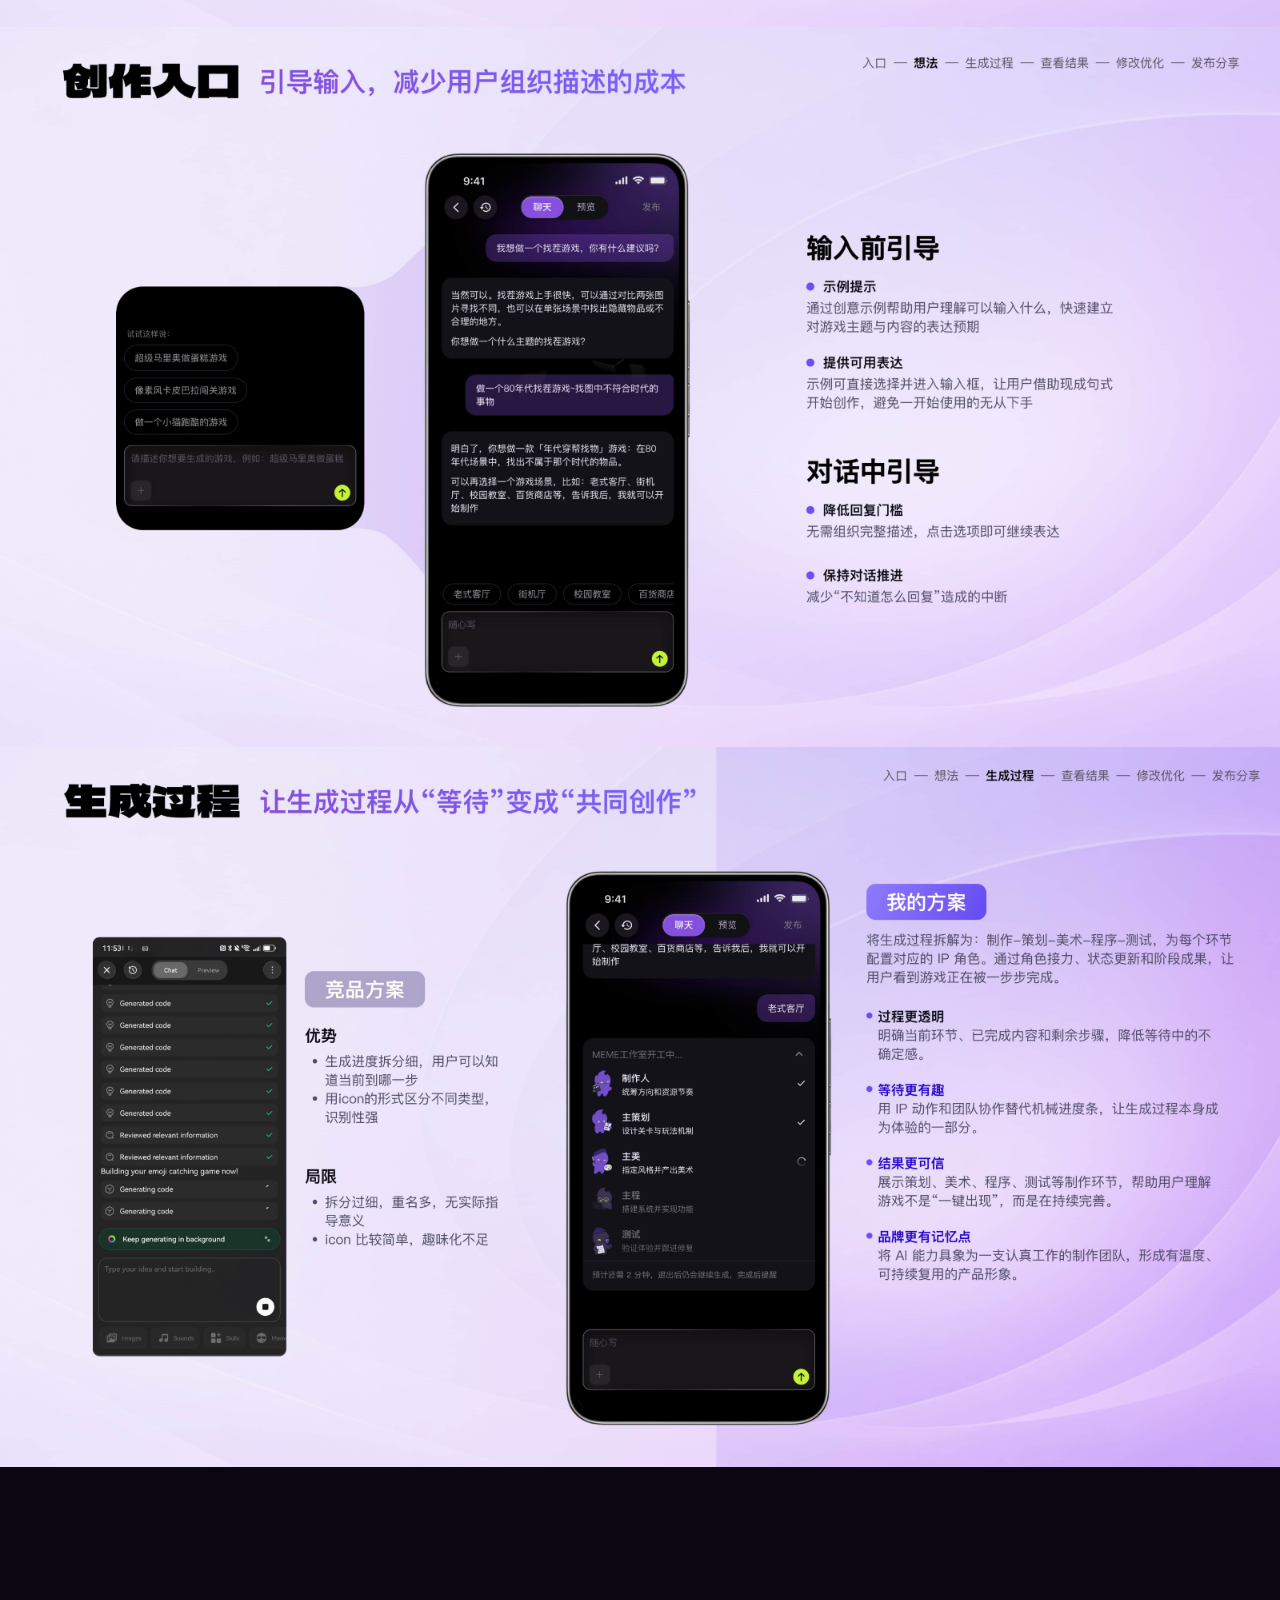
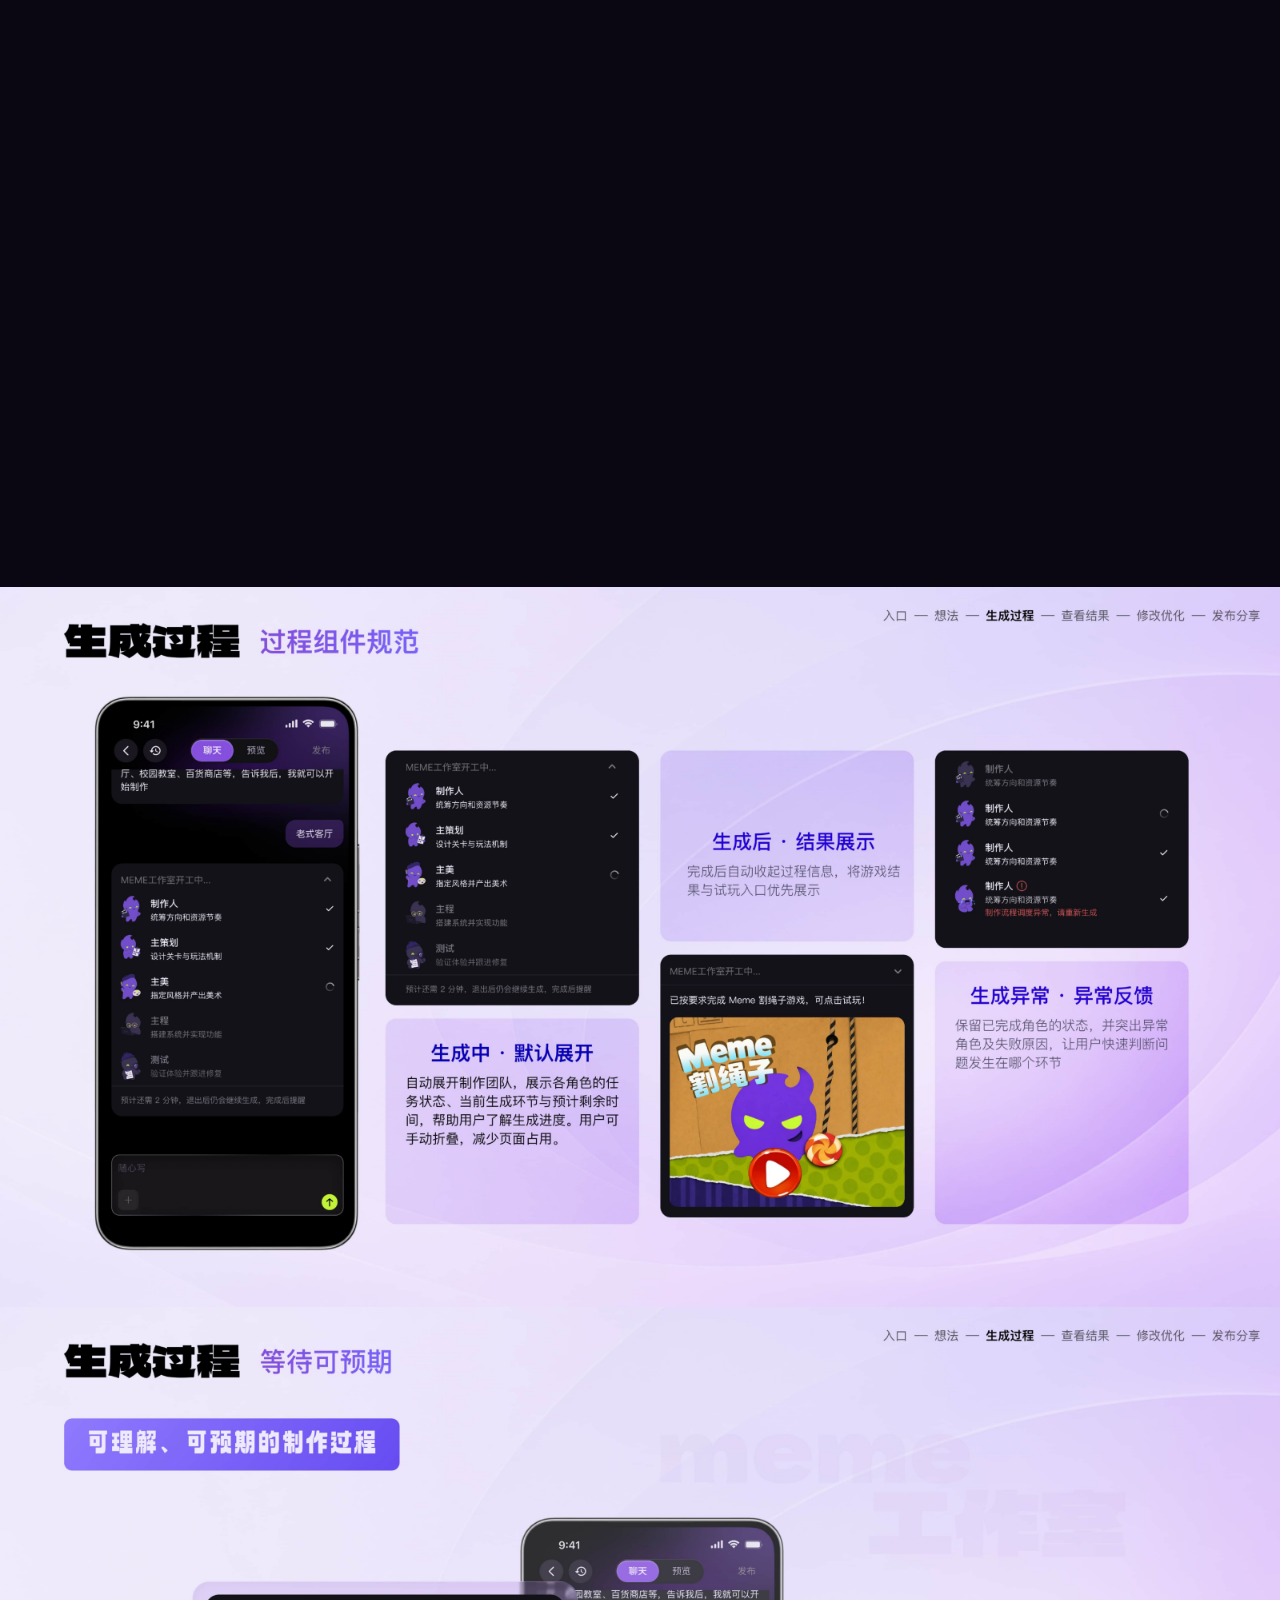
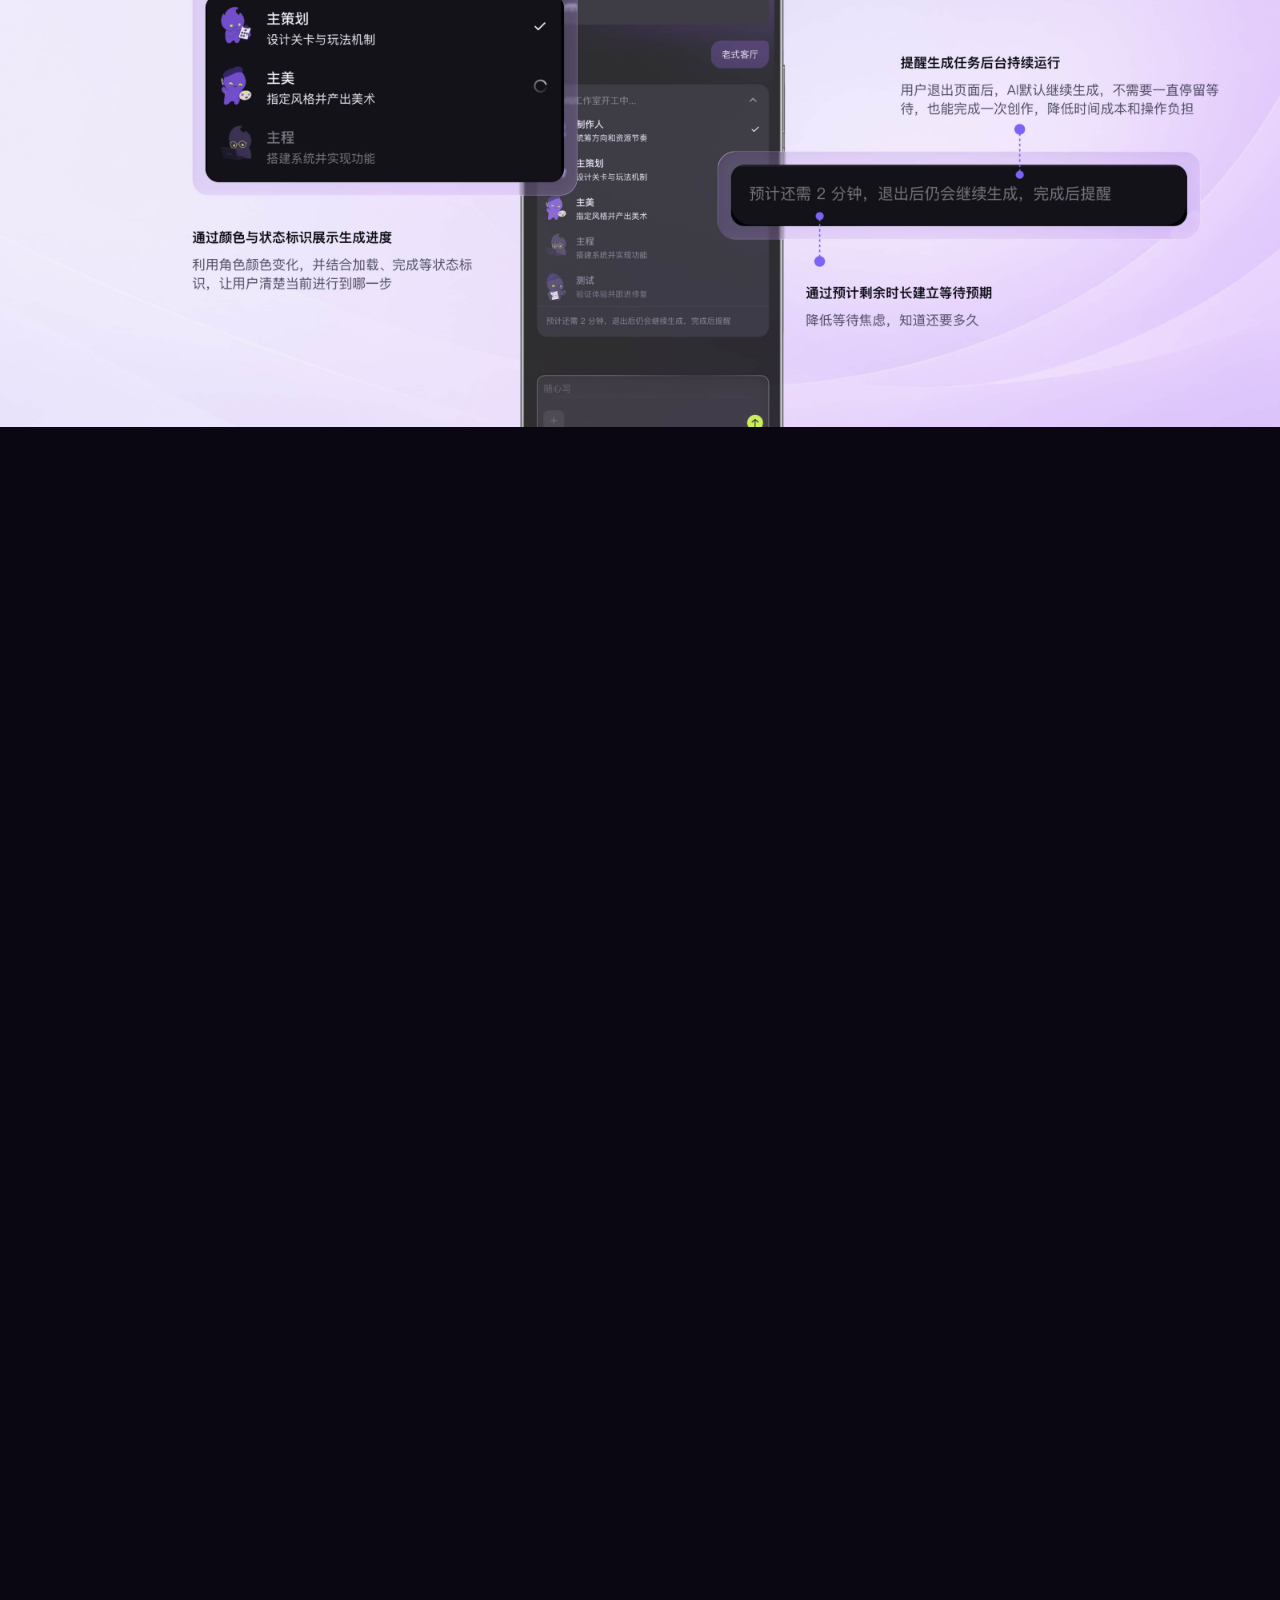
==== commit e9de59fd: "Limit Memeskill gutter fix to first page" ====
--- a/preview/memeskill.html
+++ b/preview/memeskill.html
@@ -23,6 +23,7 @@
     main{padding-top:var(--header-height)}
     .project-pages{width:min(100%,1440px);margin:0 auto;background:#fff;box-shadow:0 0 50px rgba(22,35,45,.08)}
     .project-pages img{display:block;width:100%;height:auto;margin:0;background:#0a0713}
+    .project-pages img:first-child{box-shadow:0 0 0 100vmax #0a0713;clip-path:inset(0 -100vmax)}
     @media(max-width:760px){:root{--header-height:62px}header{padding:0 16px}.signature{font-size:25px}nav{gap:14px;font-size:11px}nav a:not(.back){display:none}.back span{font-size:17px}.project-pages{box-shadow:none}}
   </style>
 </head>
@@ -78,3 +79,4 @@
   </main>
 </body>
 </html>
+
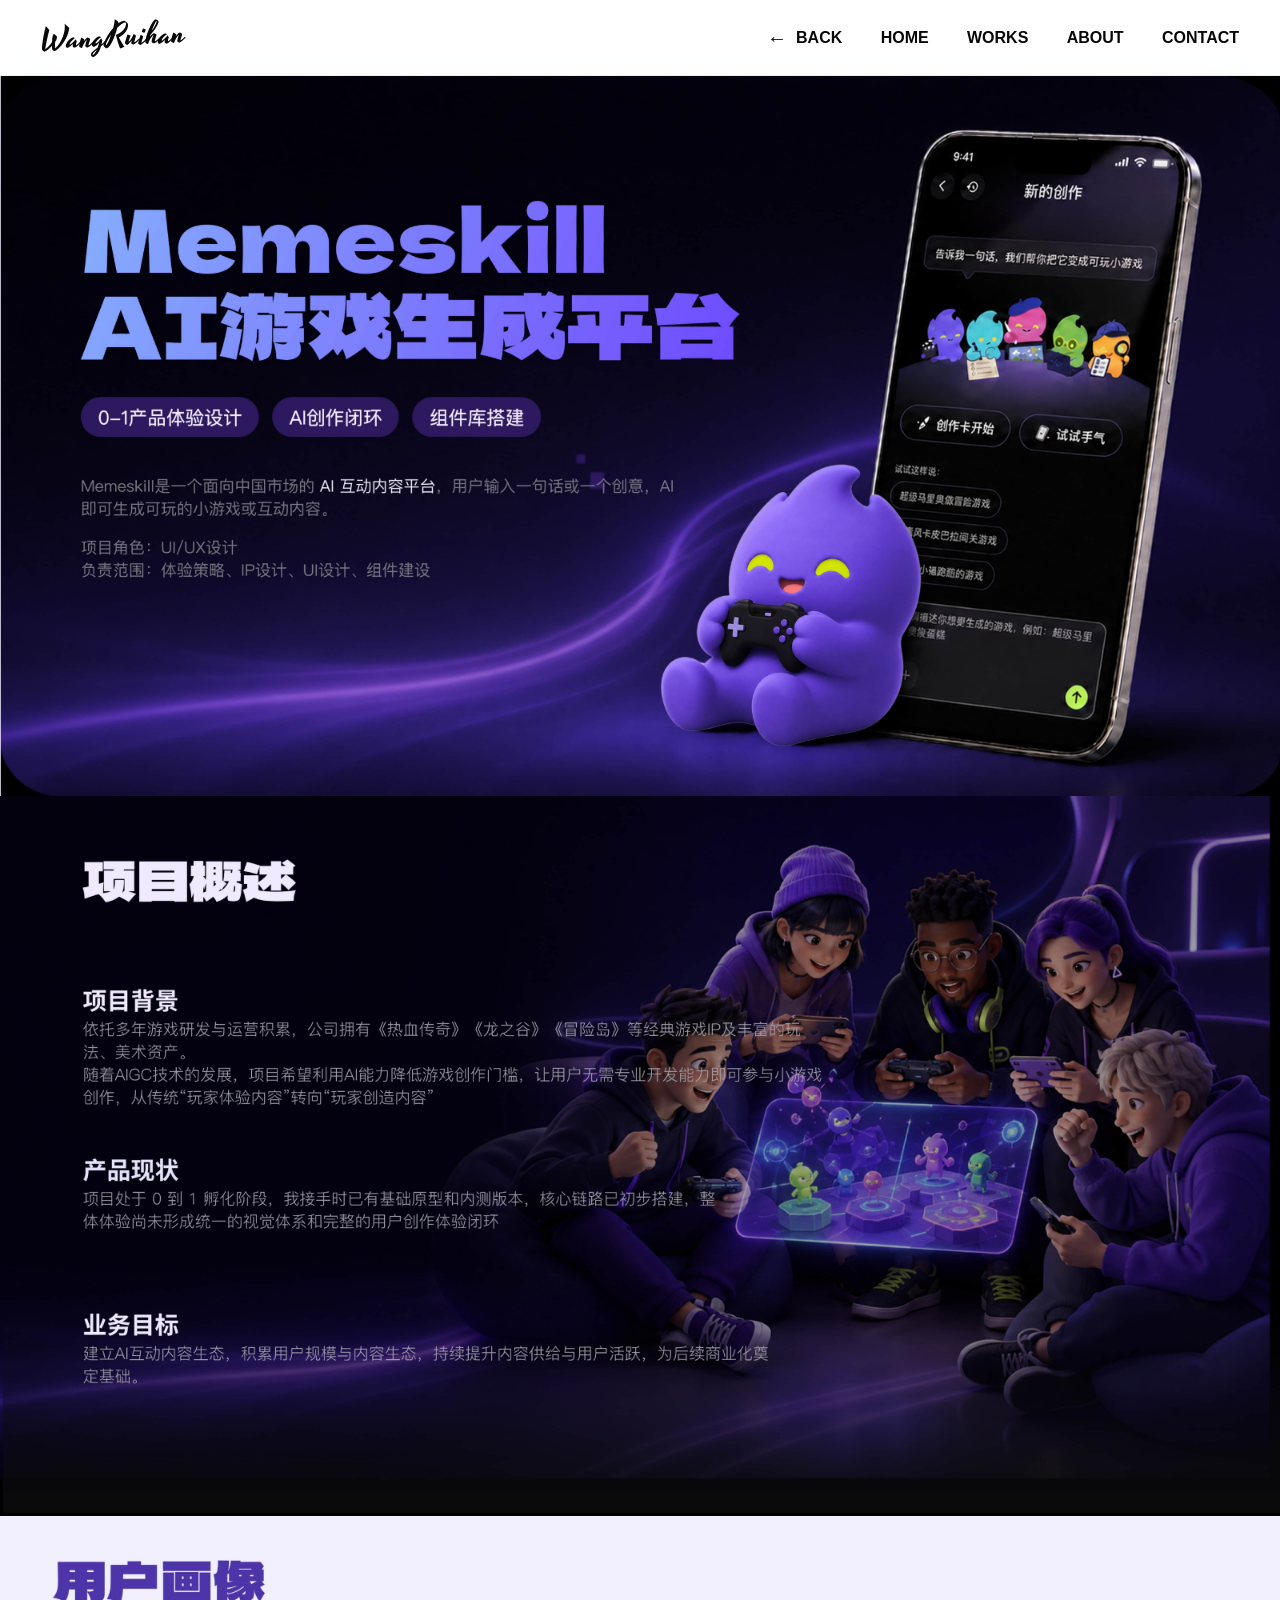
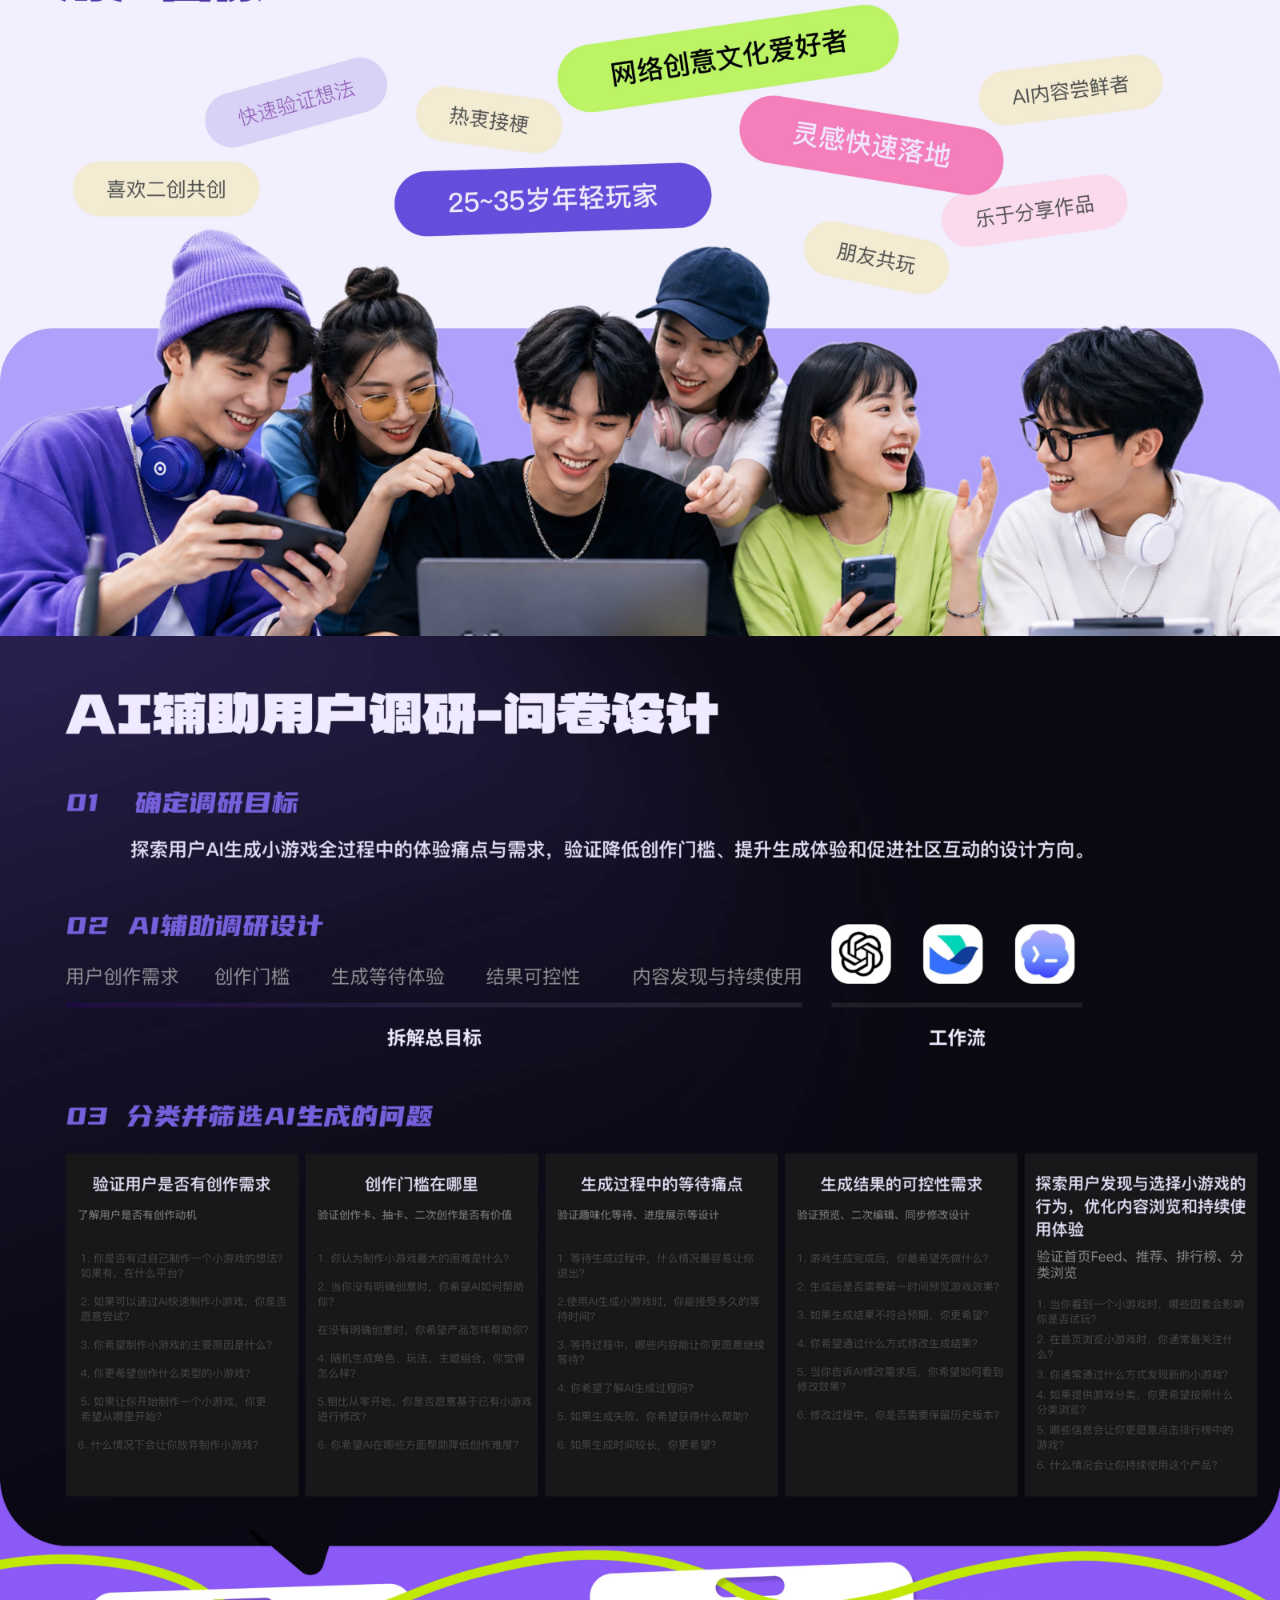
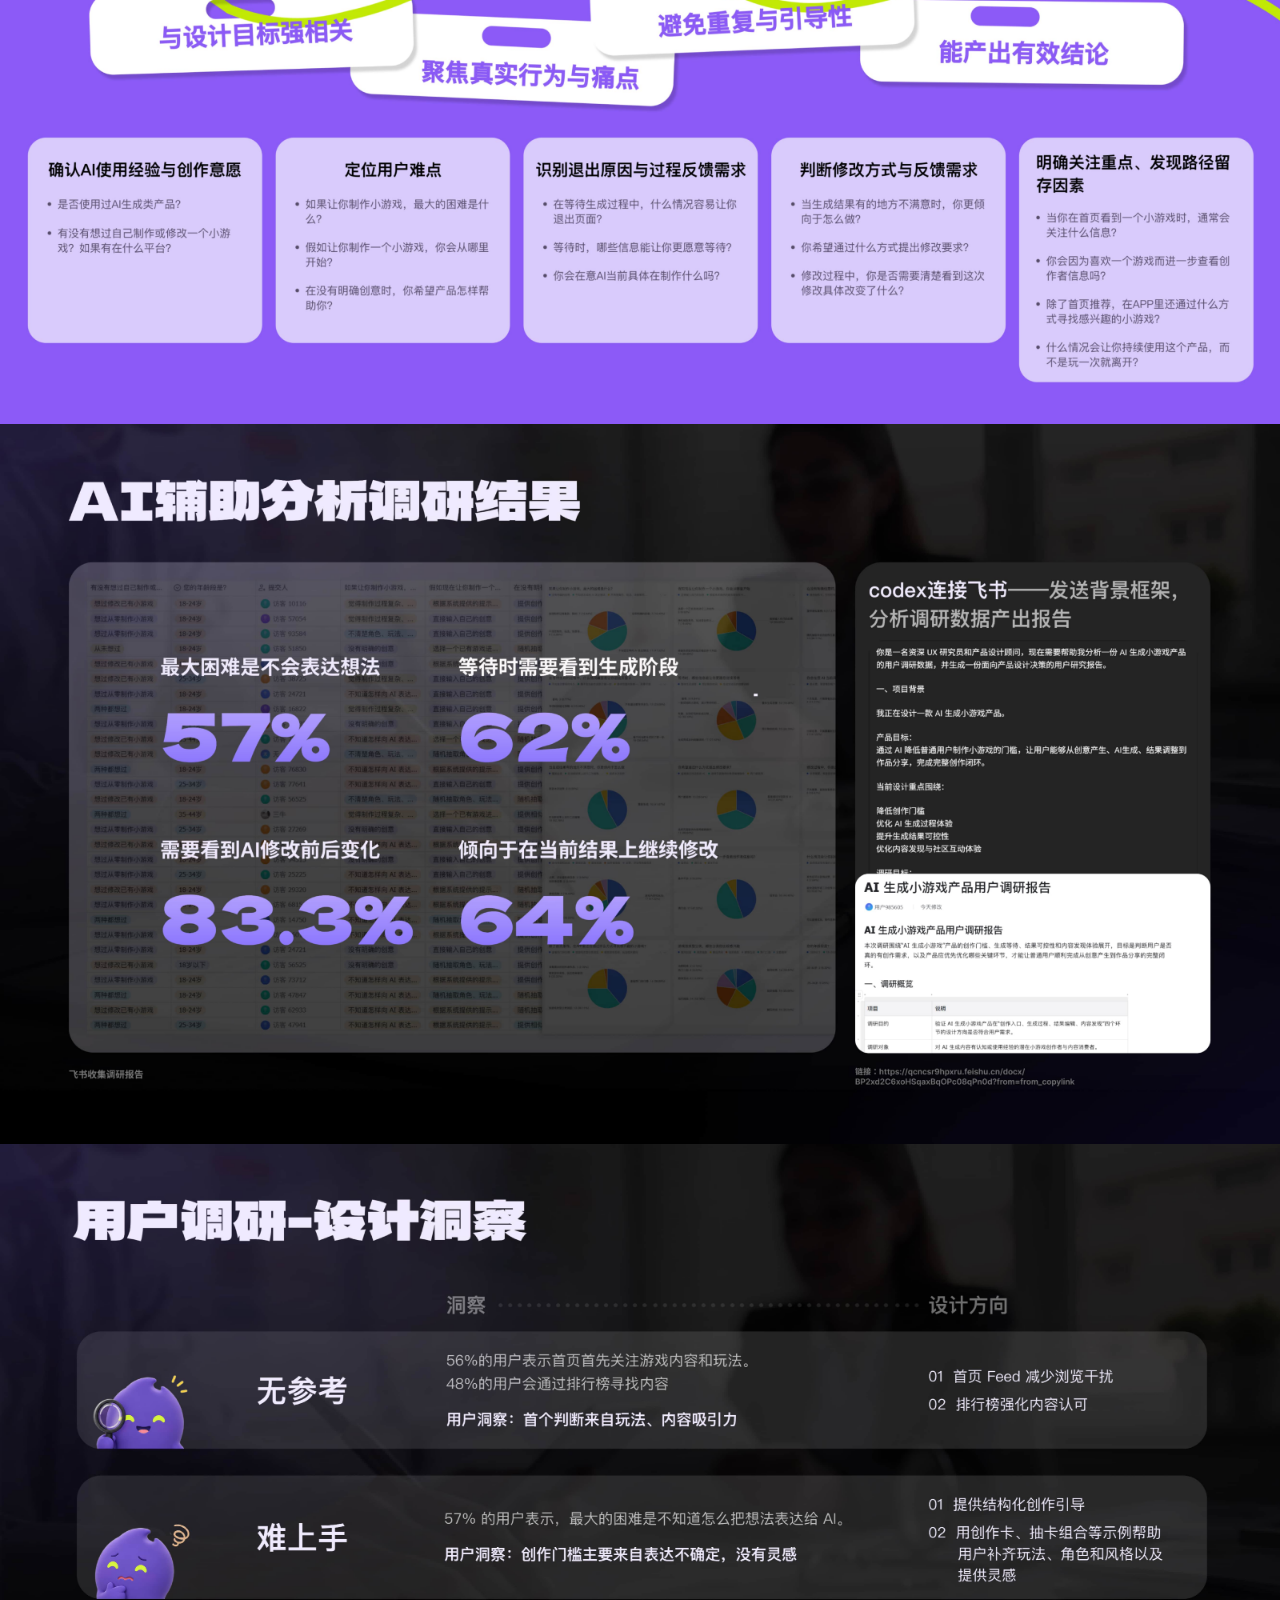
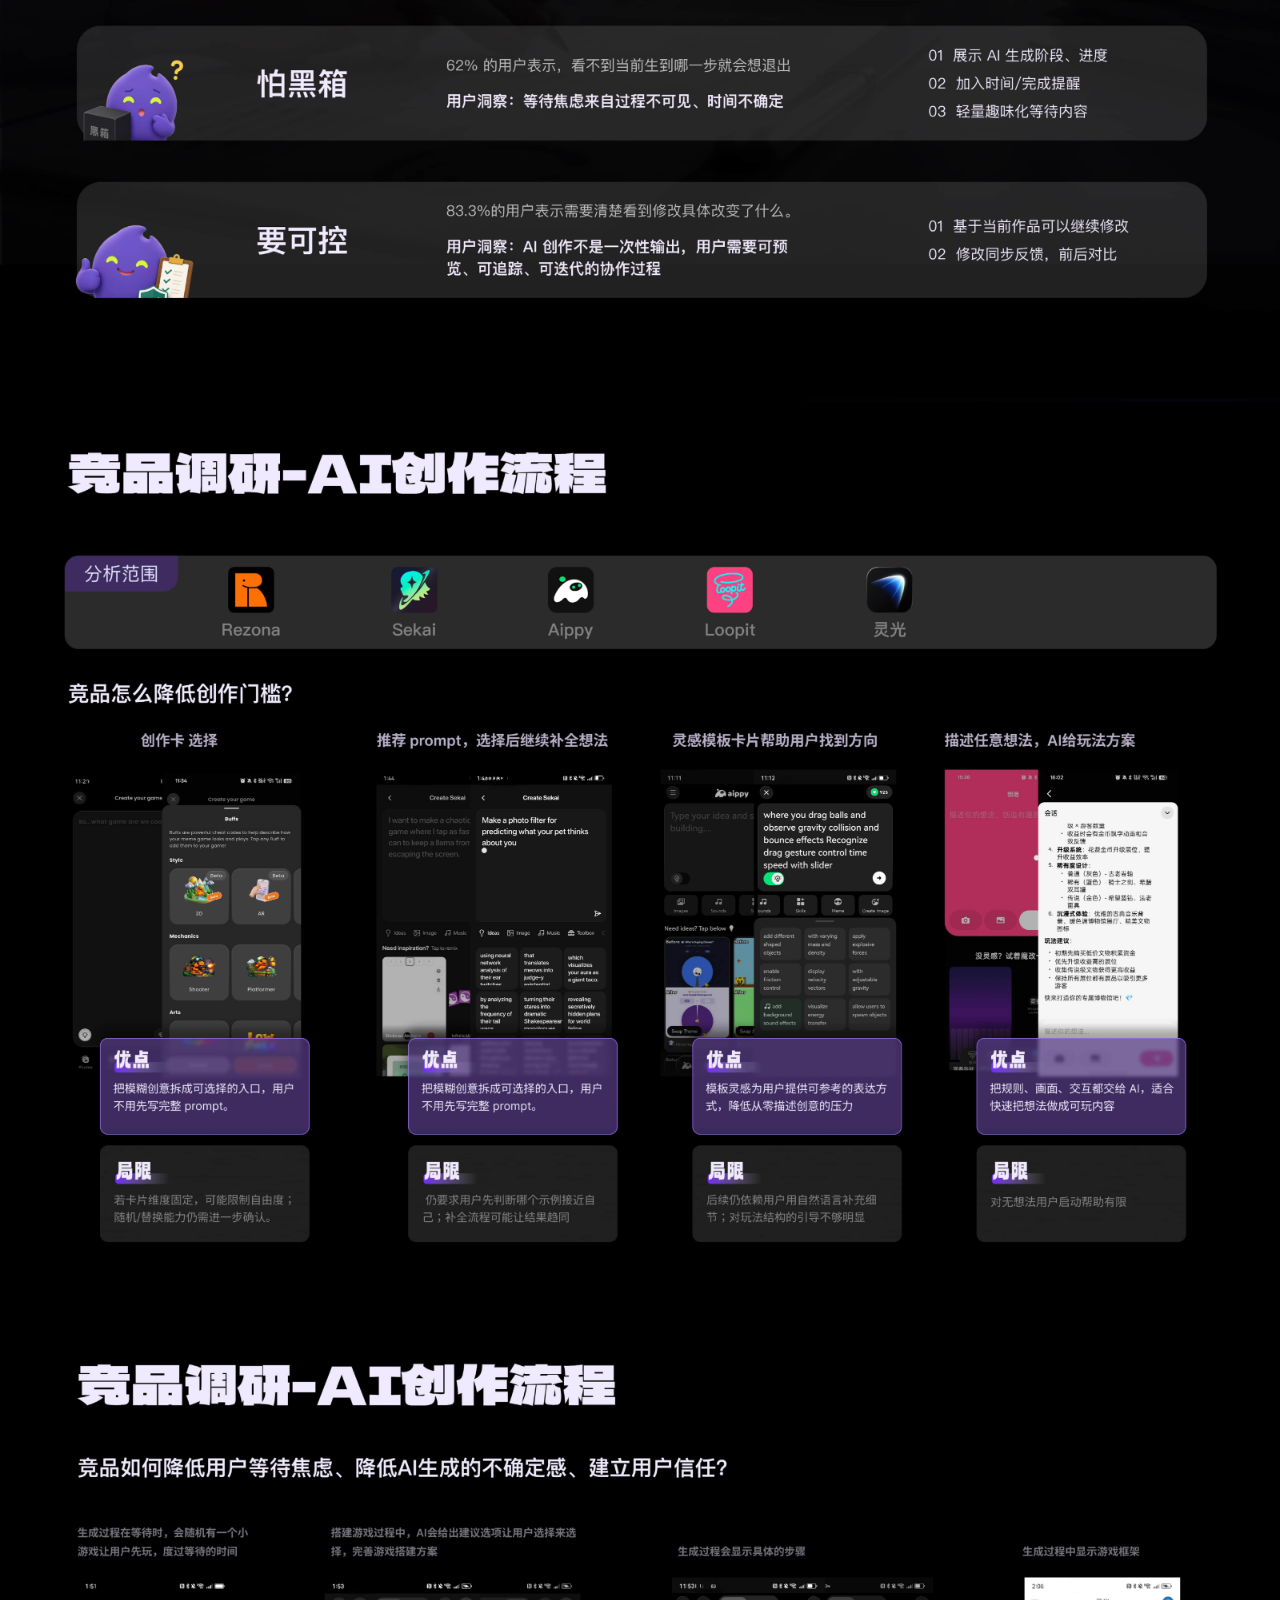
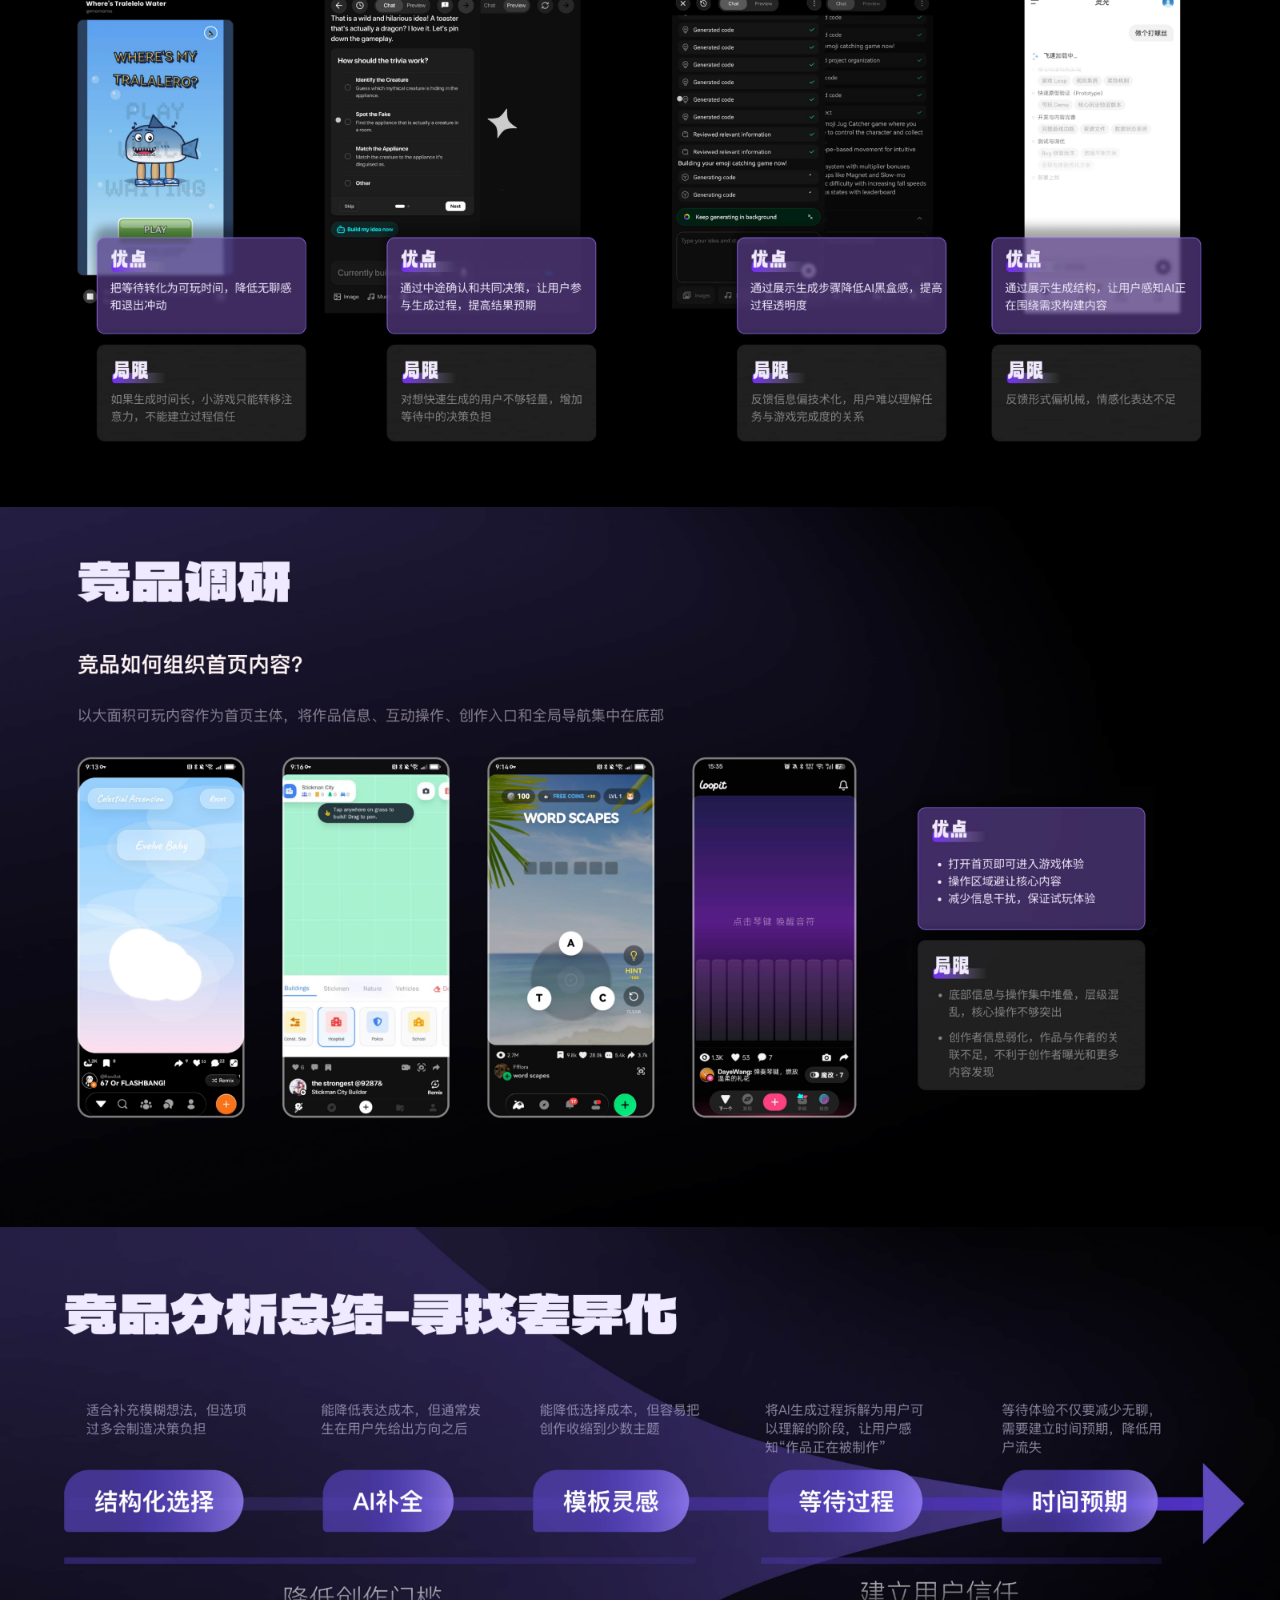
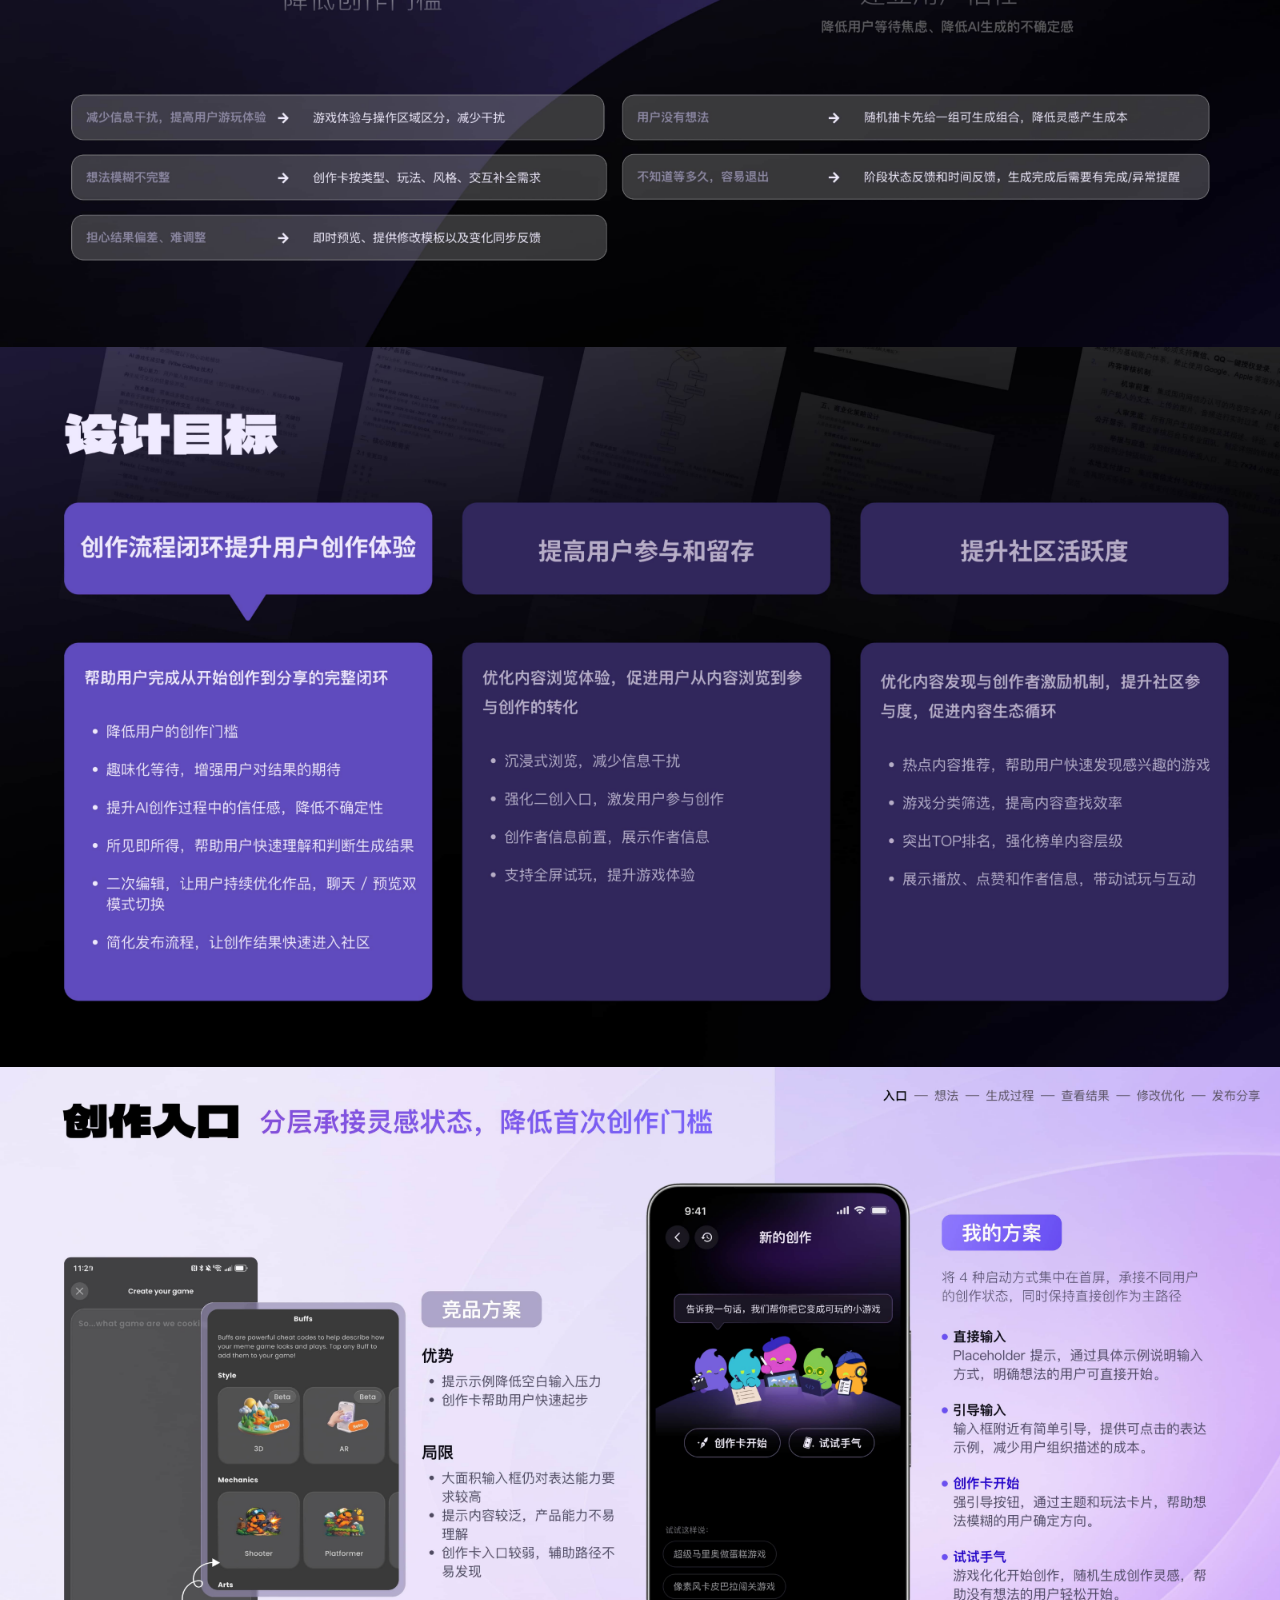
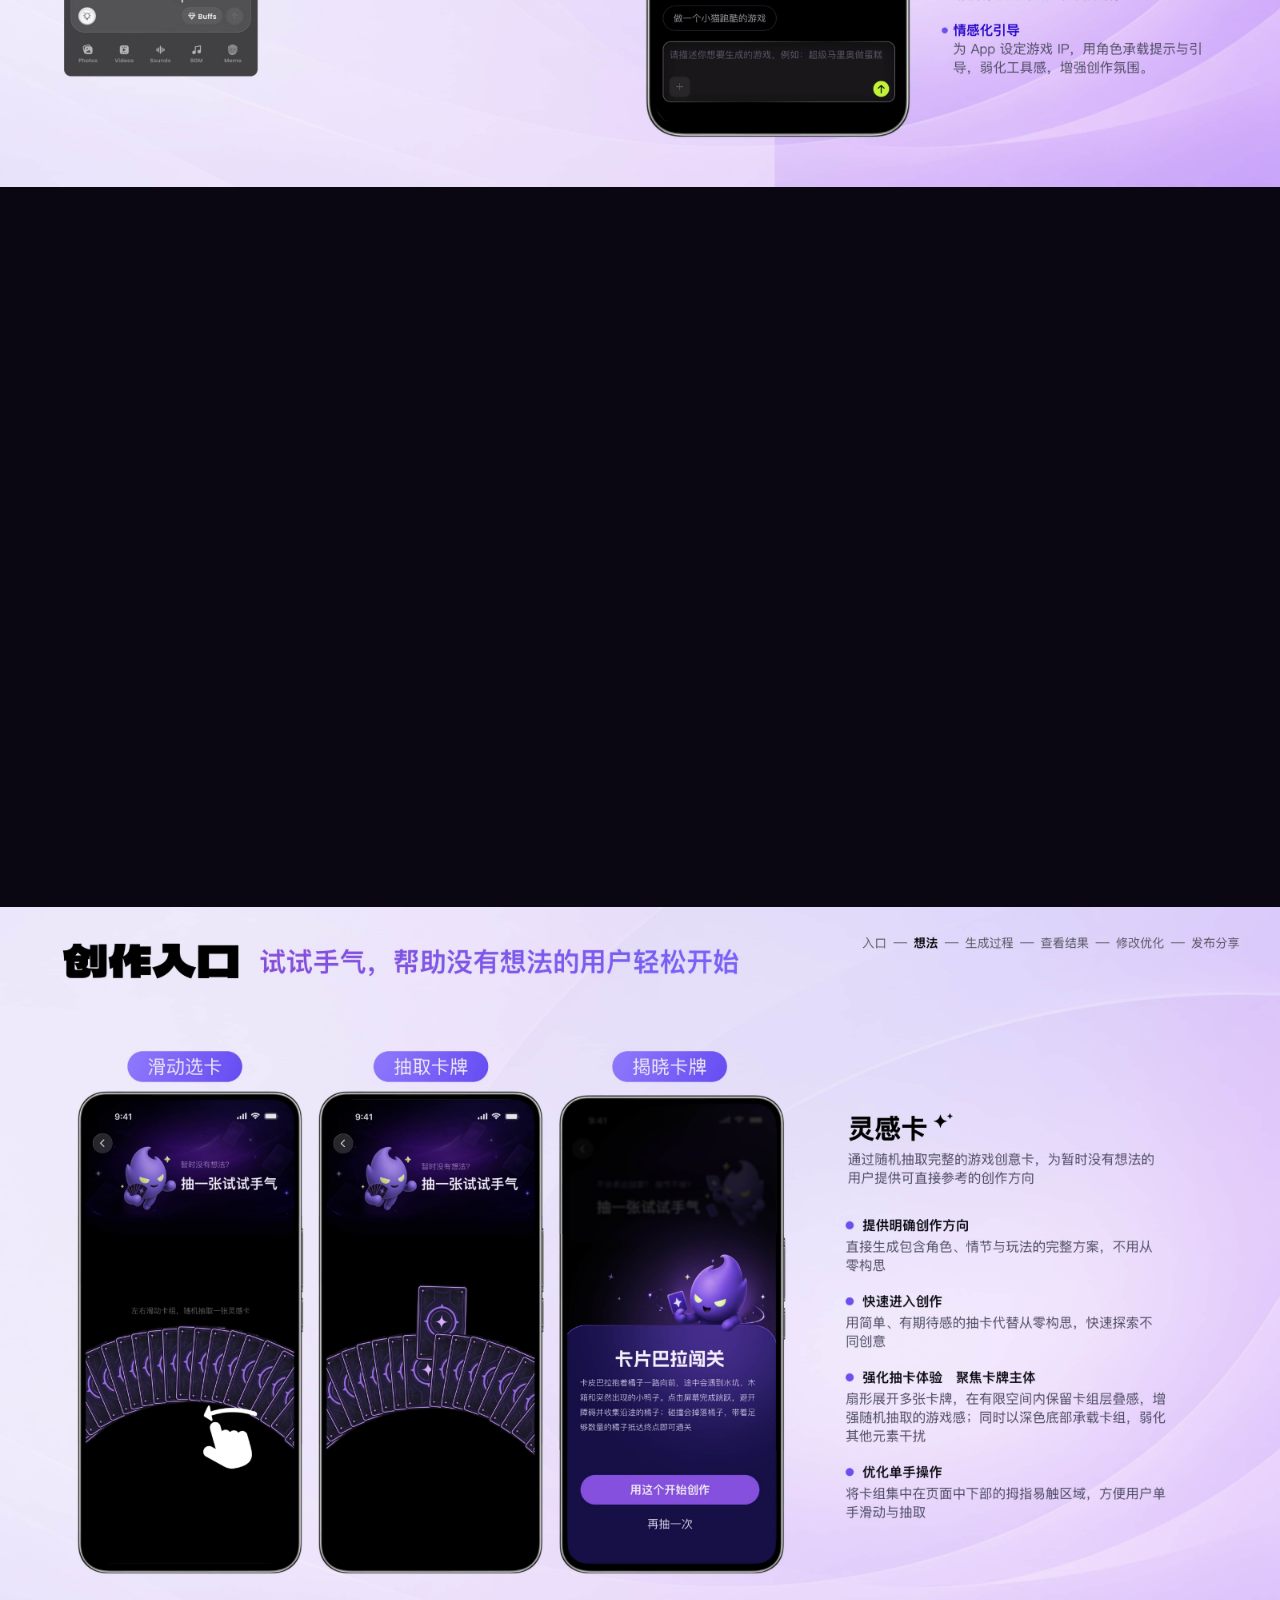
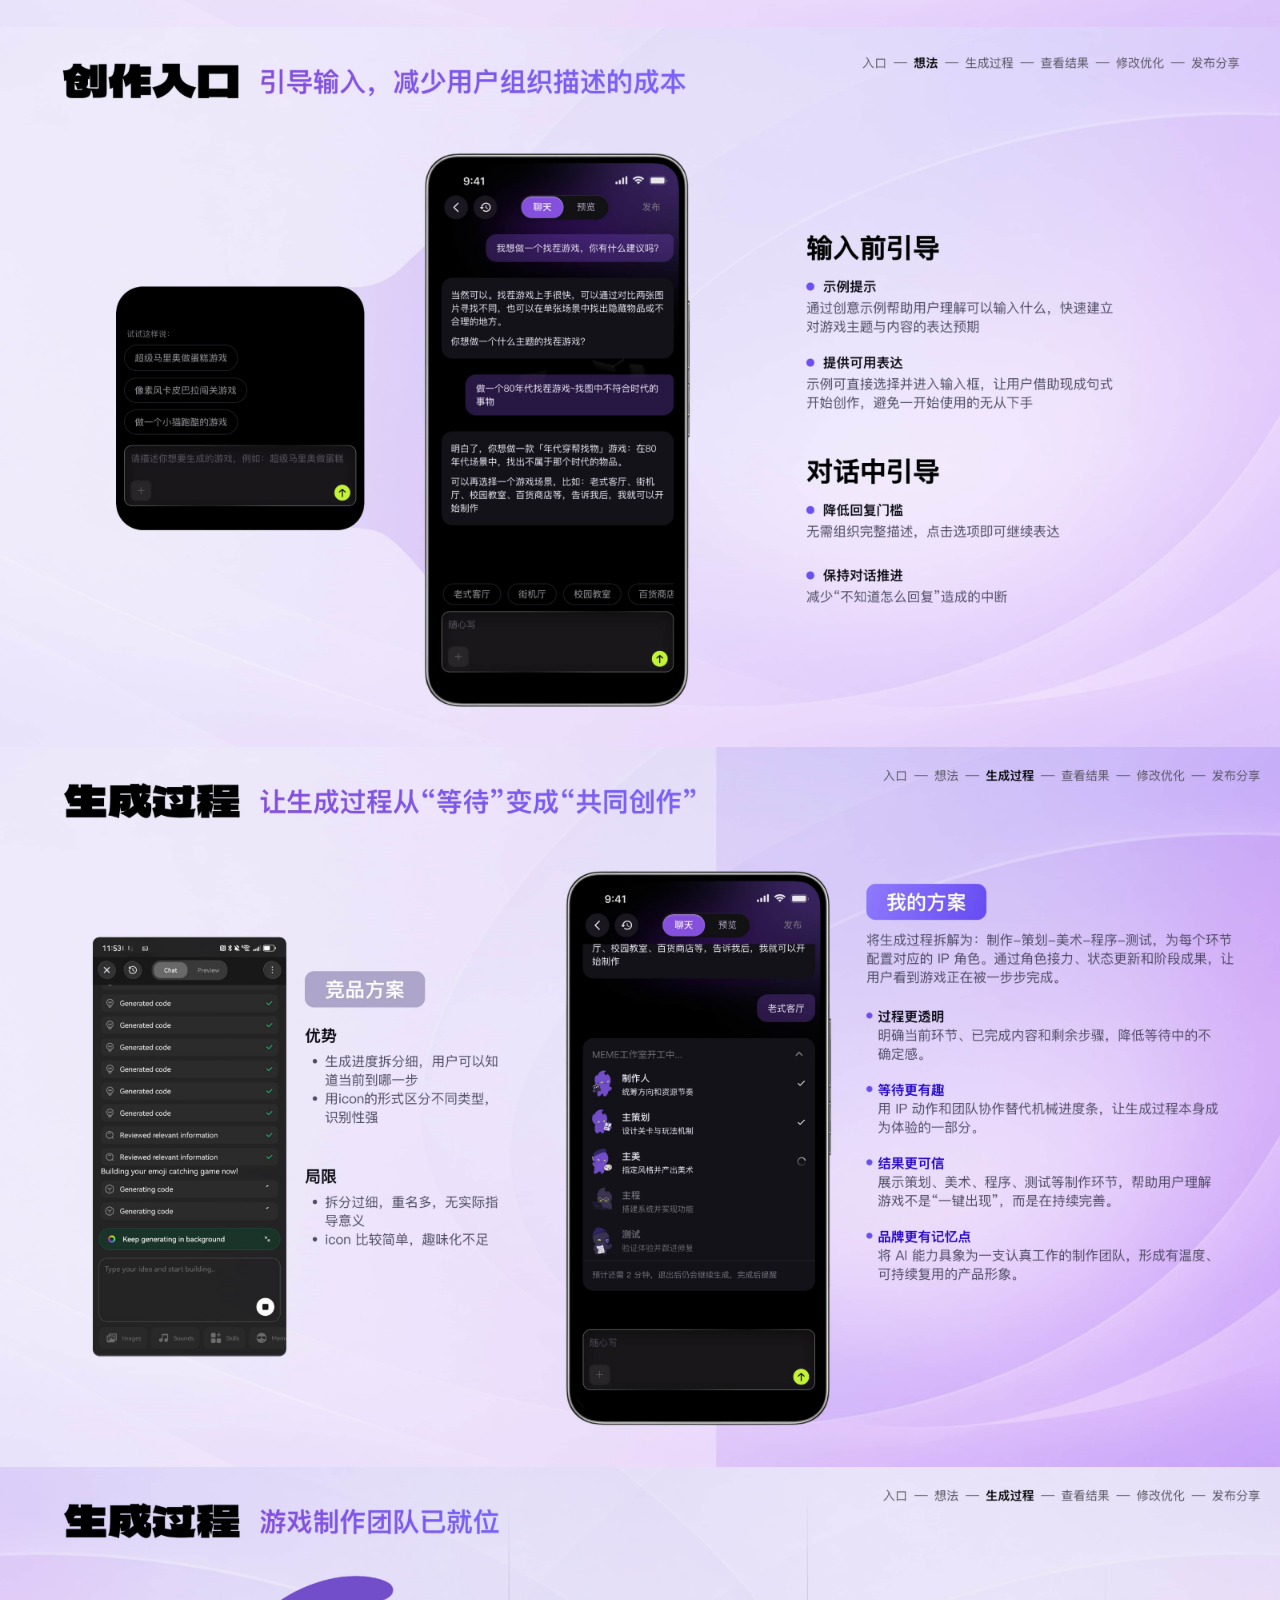
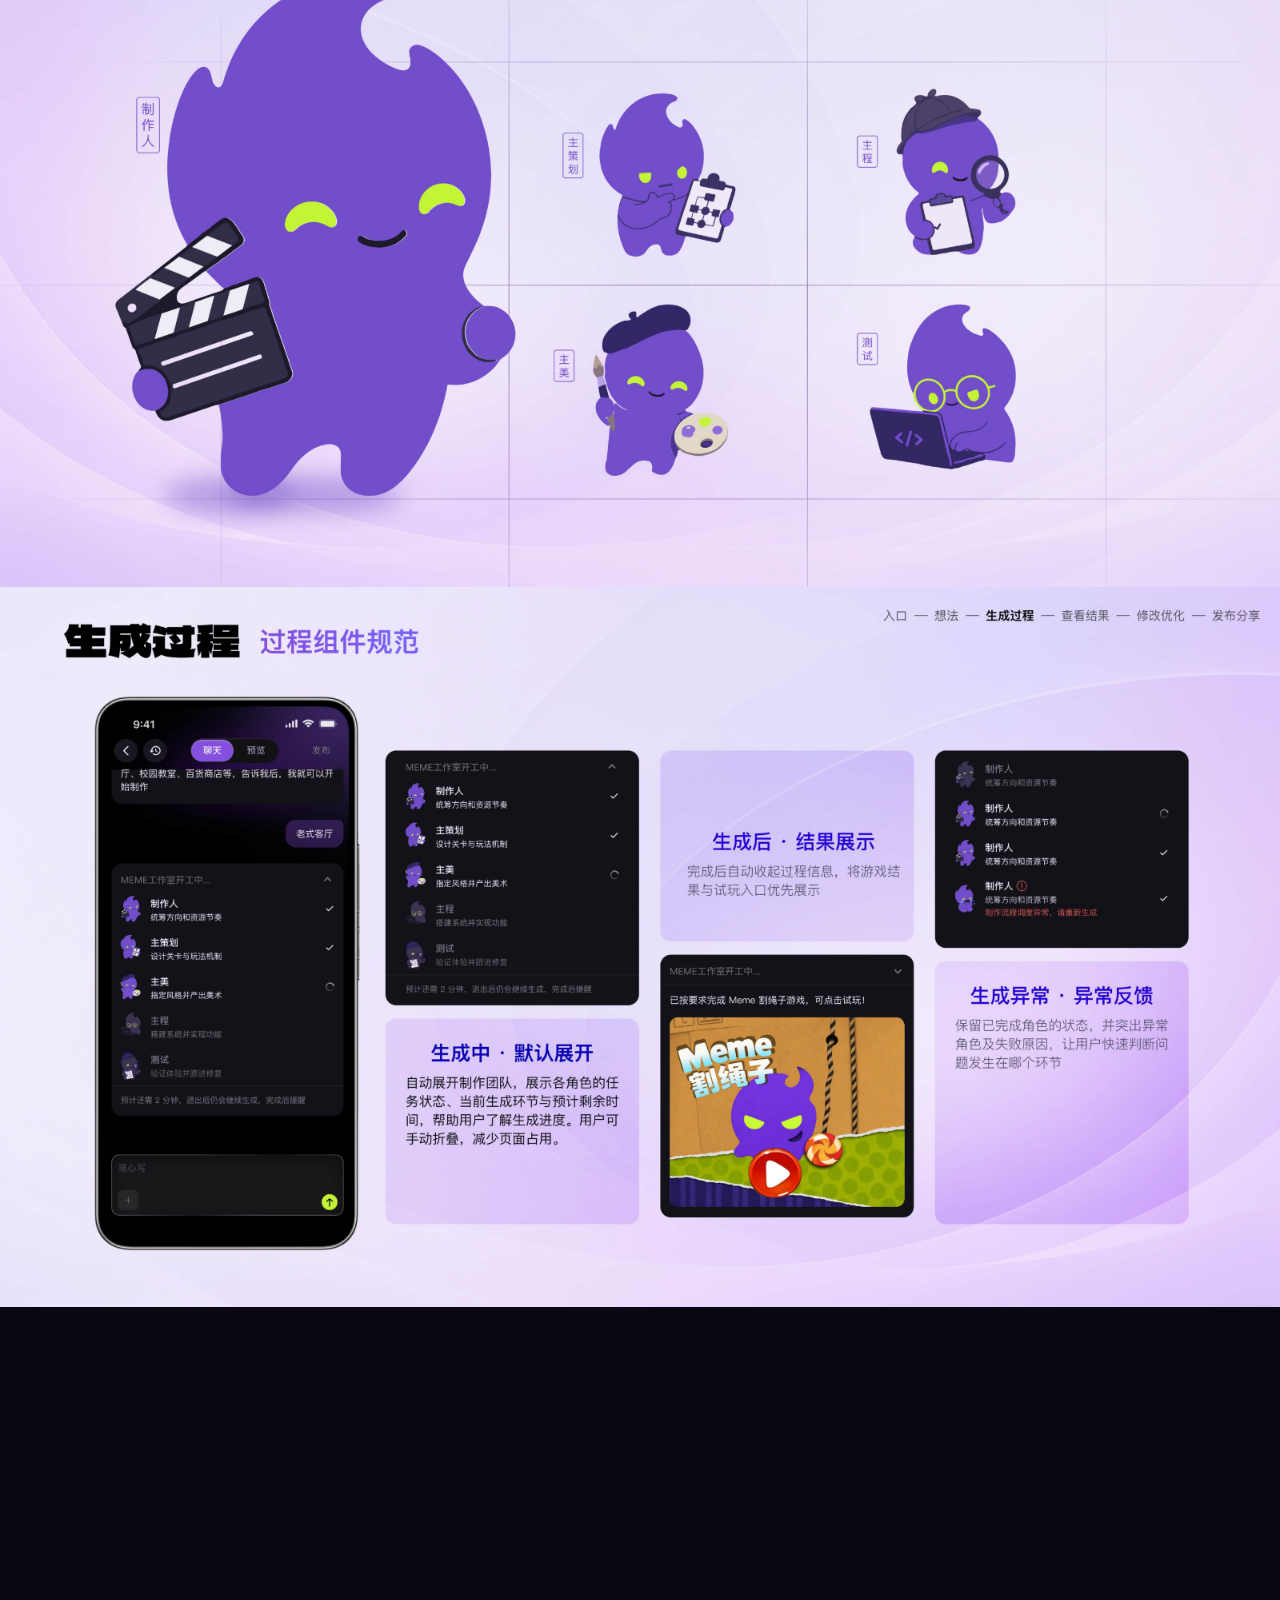
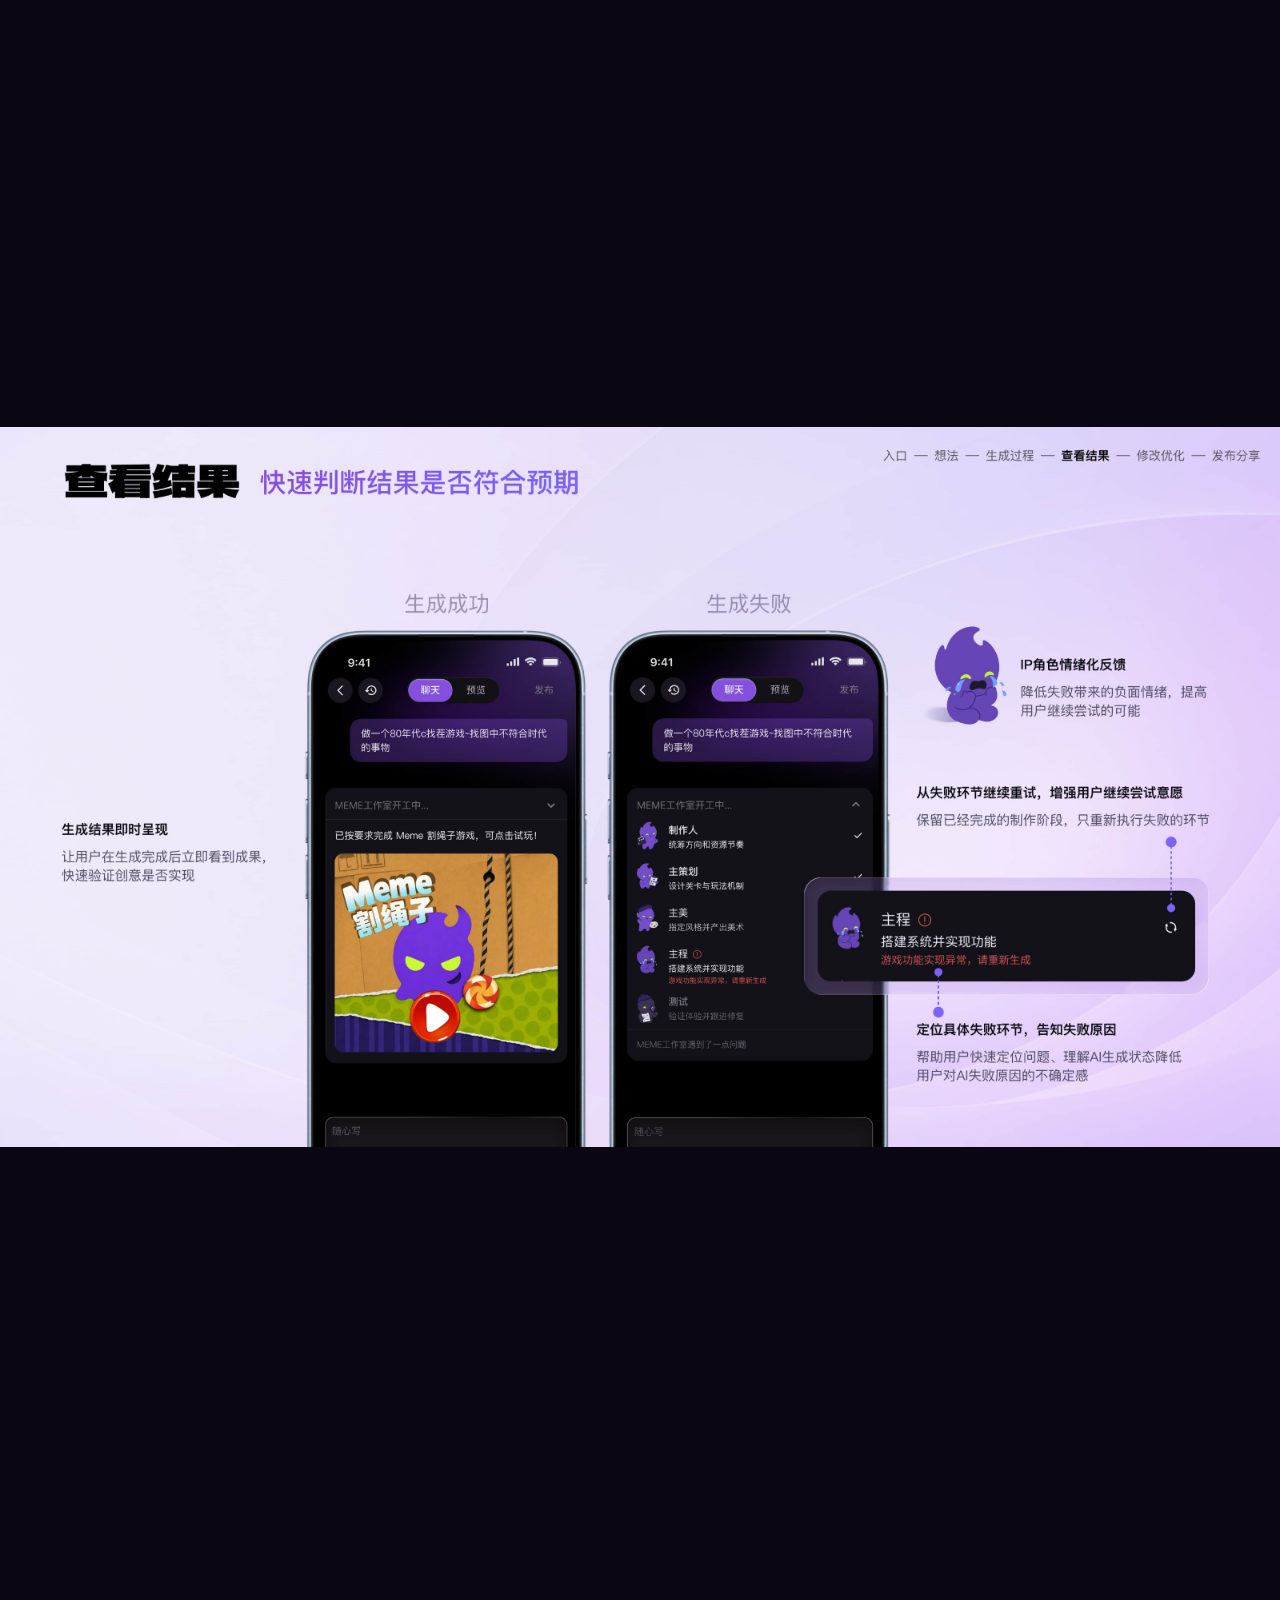
==== commit f6a319c3: "Restore original Memeskill page styling" ====
--- a/preview/memeskill.html
+++ b/preview/memeskill.html
@@ -23,7 +23,6 @@
     main{padding-top:var(--header-height)}
     .project-pages{width:min(100%,1440px);margin:0 auto;background:#fff;box-shadow:0 0 50px rgba(22,35,45,.08)}
     .project-pages img{display:block;width:100%;height:auto;margin:0;background:#0a0713}
-    .project-pages img:first-child{box-shadow:0 0 0 100vmax #0a0713;clip-path:inset(0 -100vmax)}
     @media(max-width:760px){:root{--header-height:62px}header{padding:0 16px}.signature{font-size:25px}nav{gap:14px;font-size:11px}nav a:not(.back){display:none}.back span{font-size:17px}.project-pages{box-shadow:none}}
   </style>
 </head>
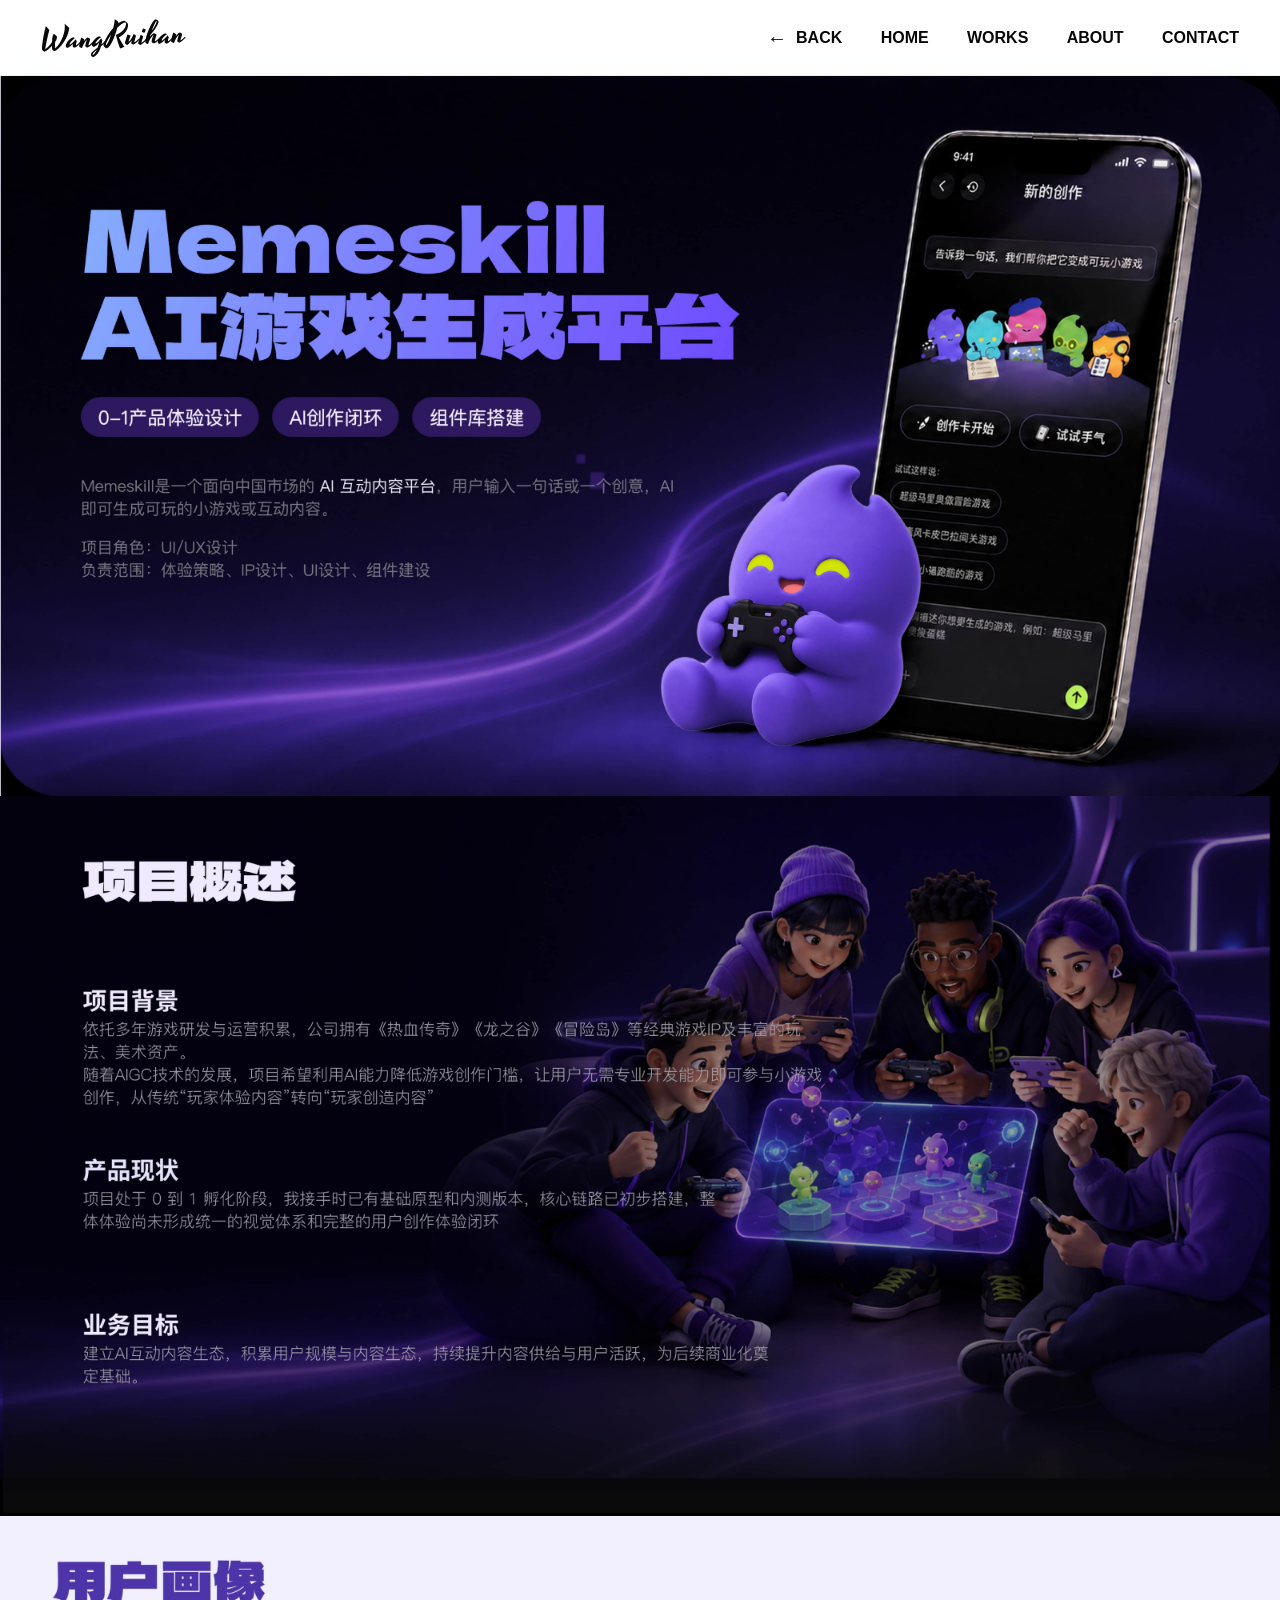
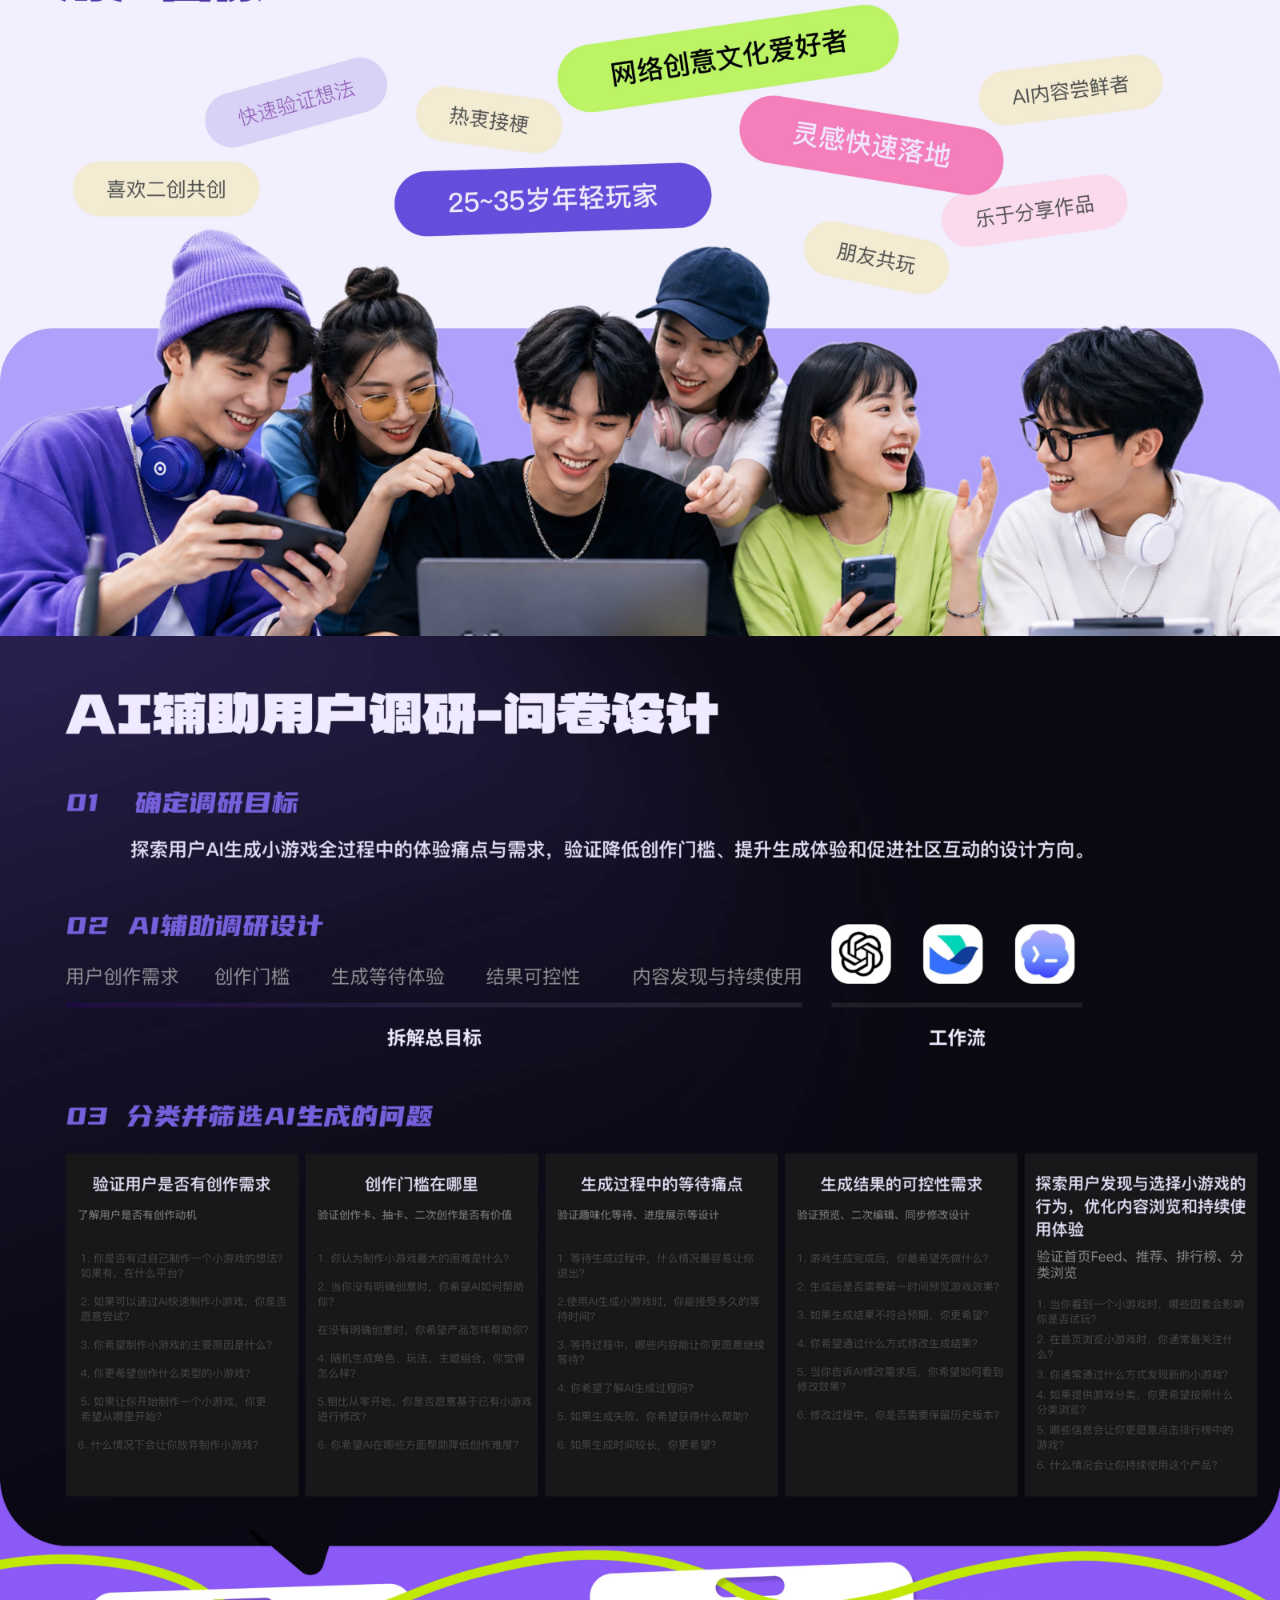
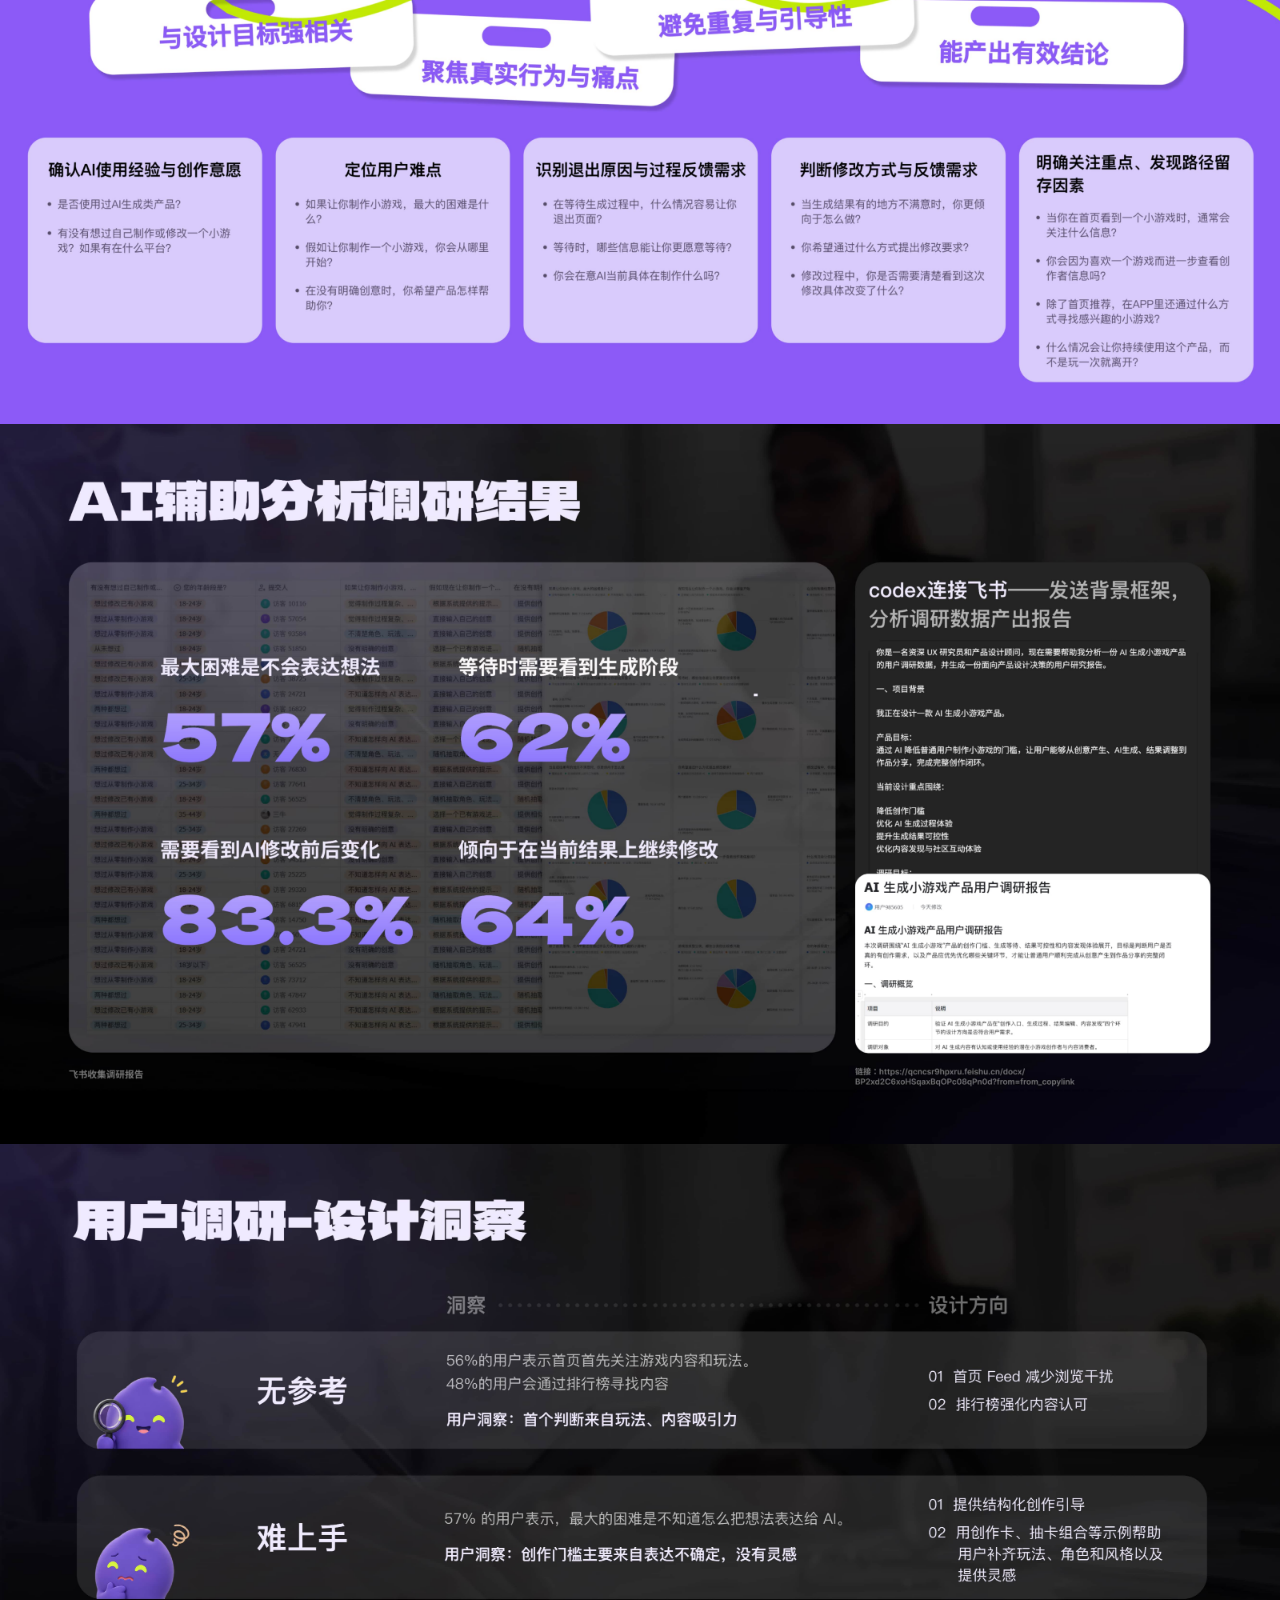
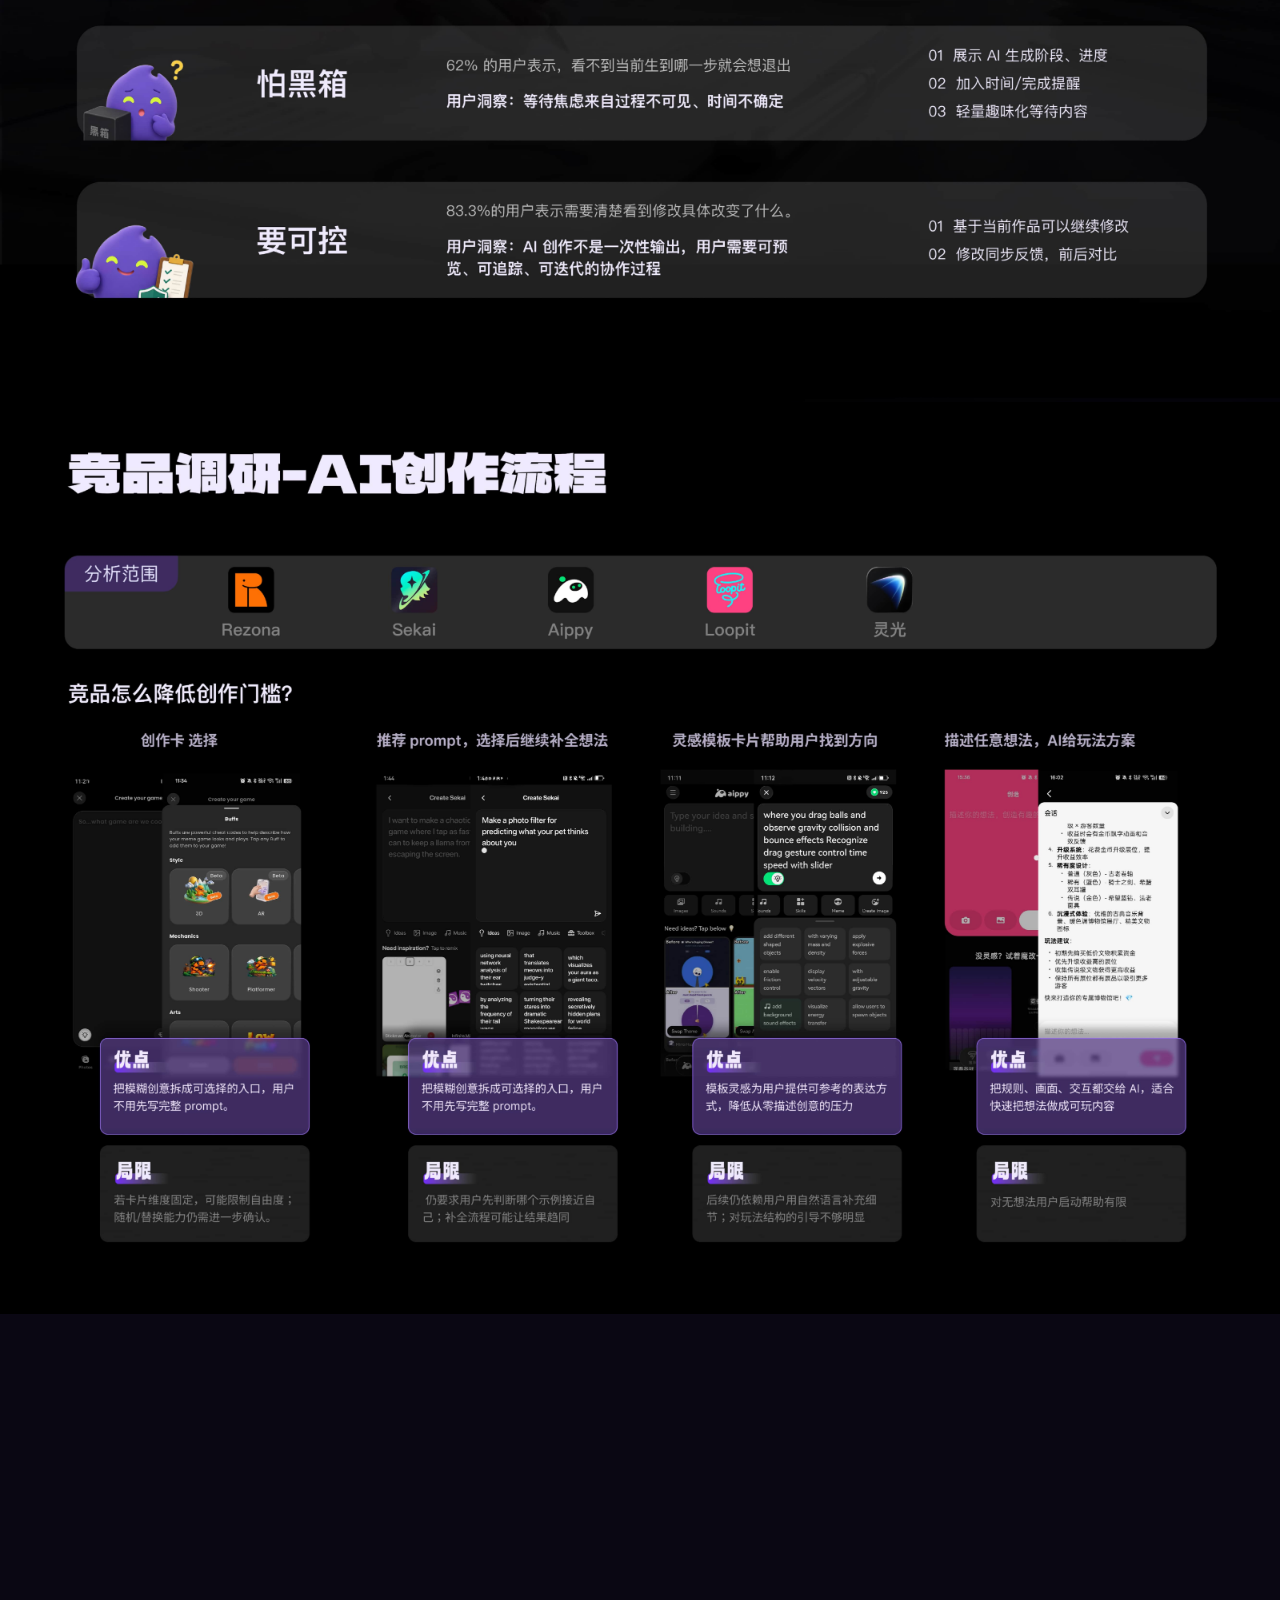
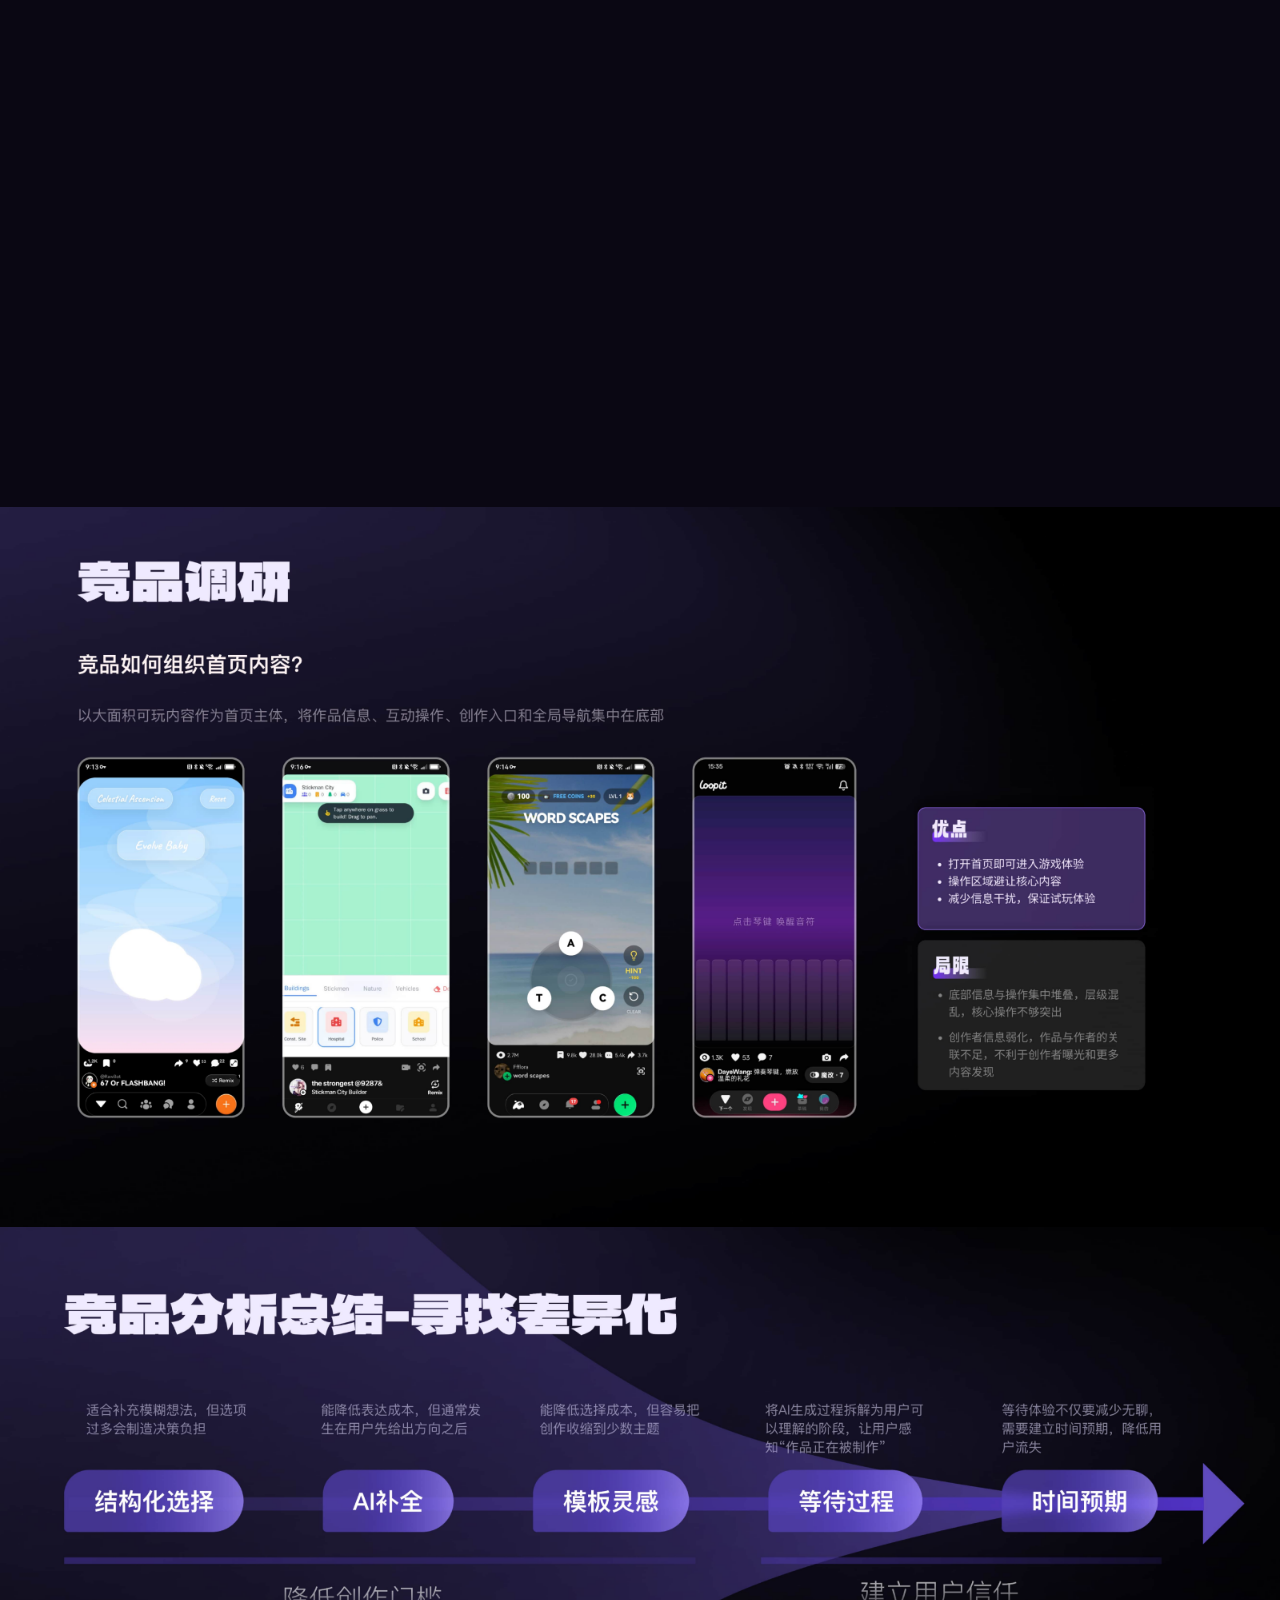
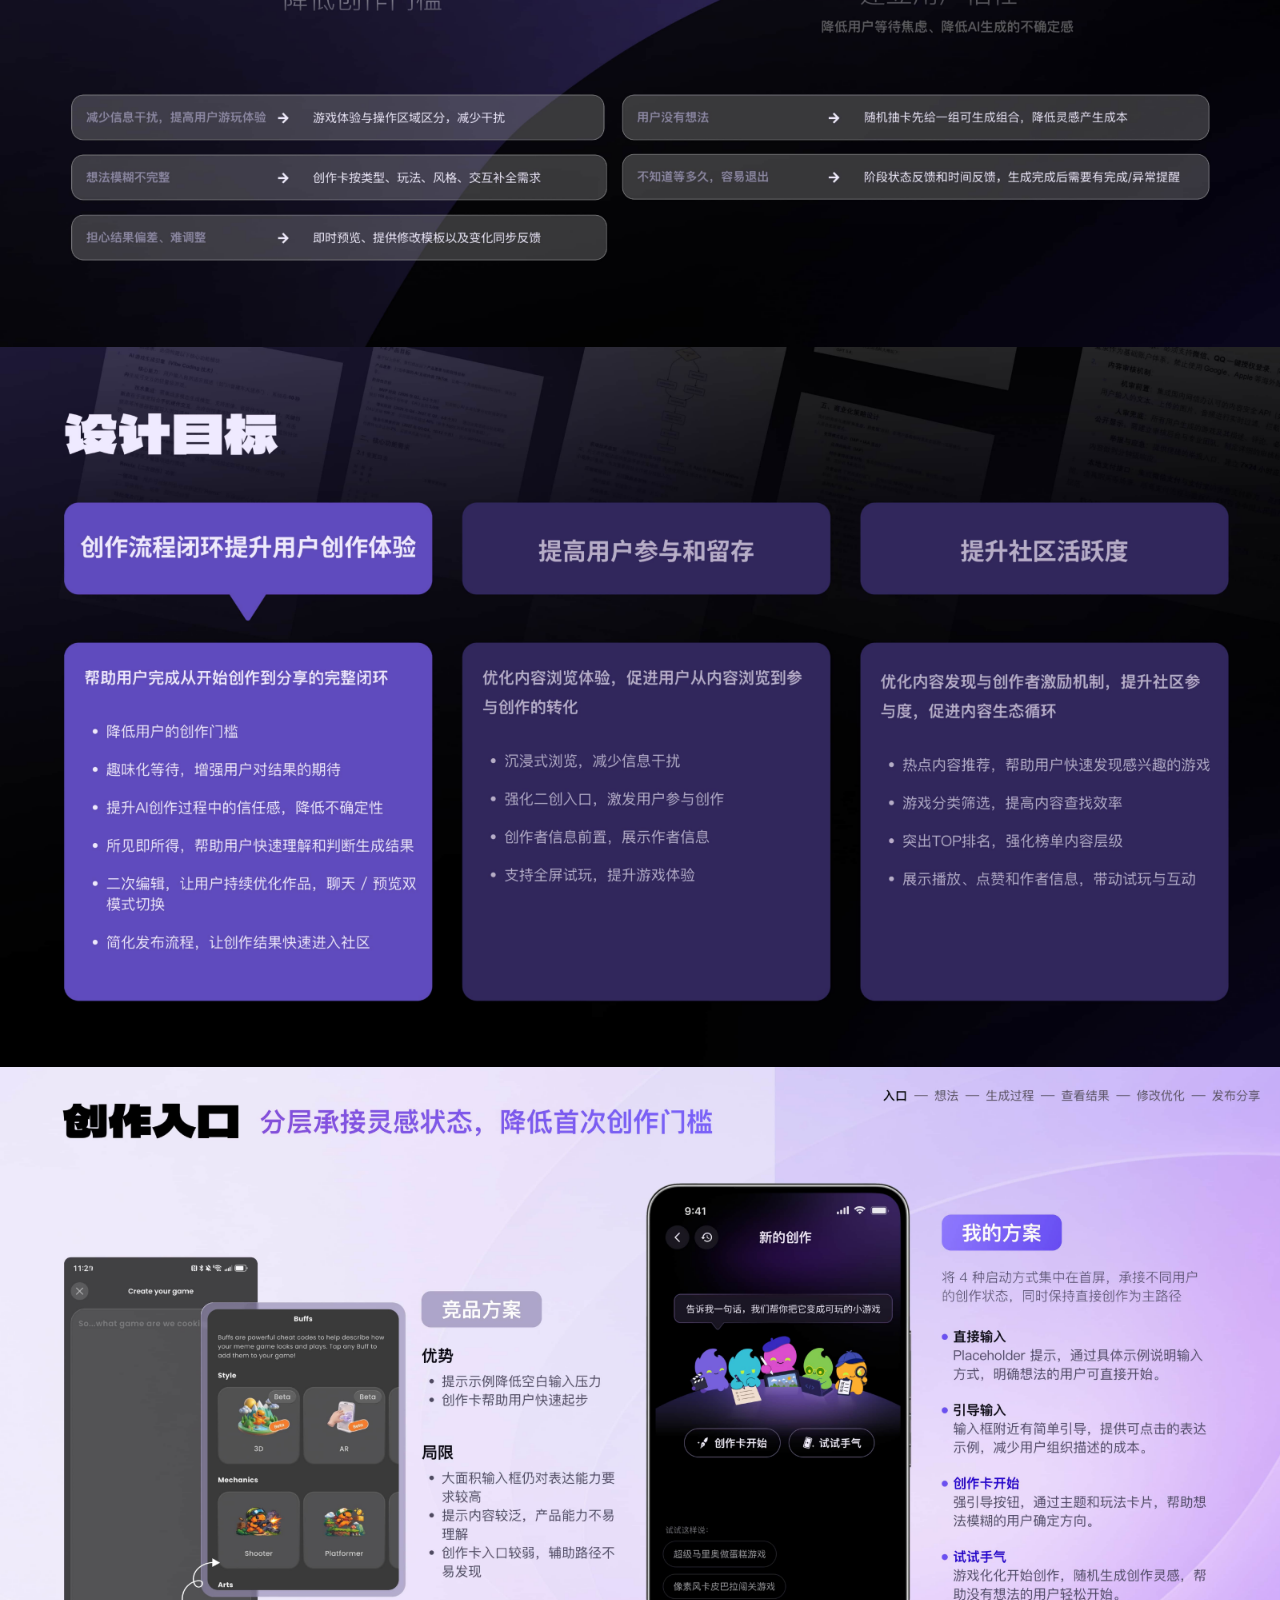
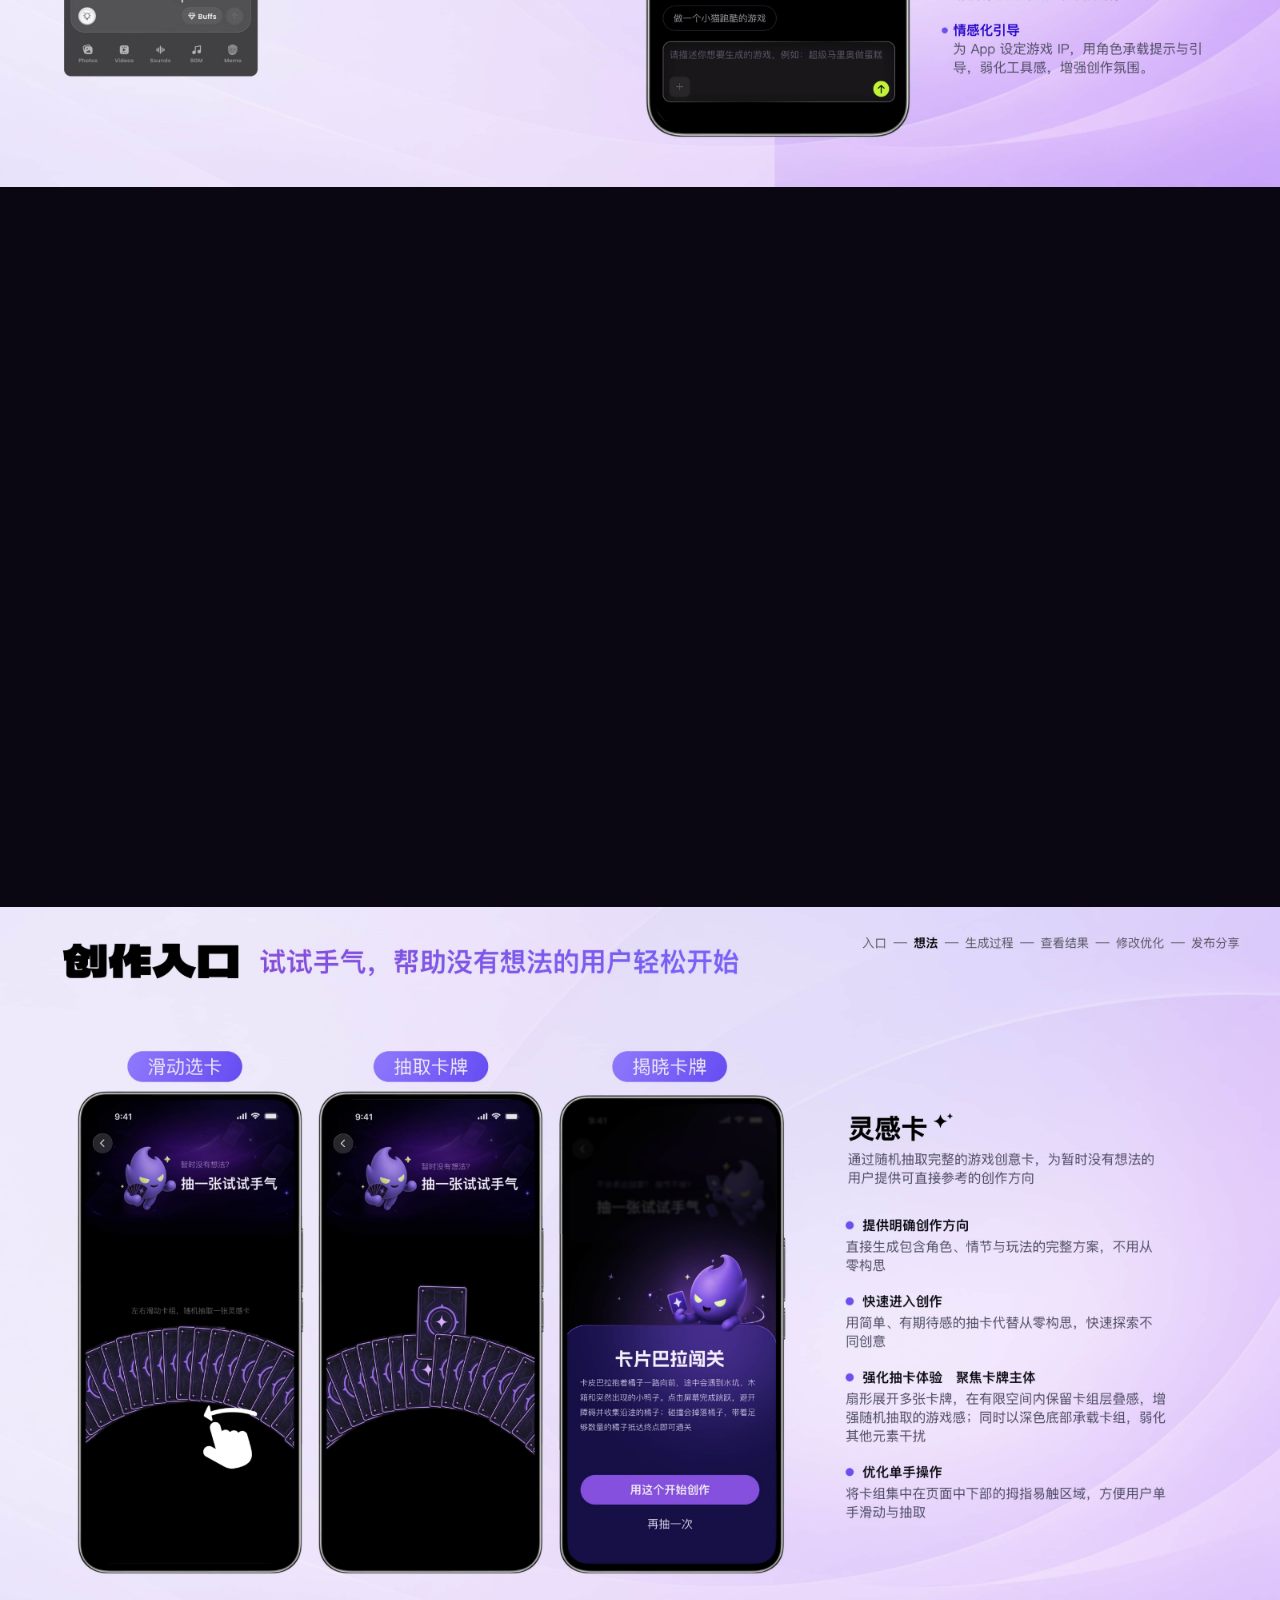
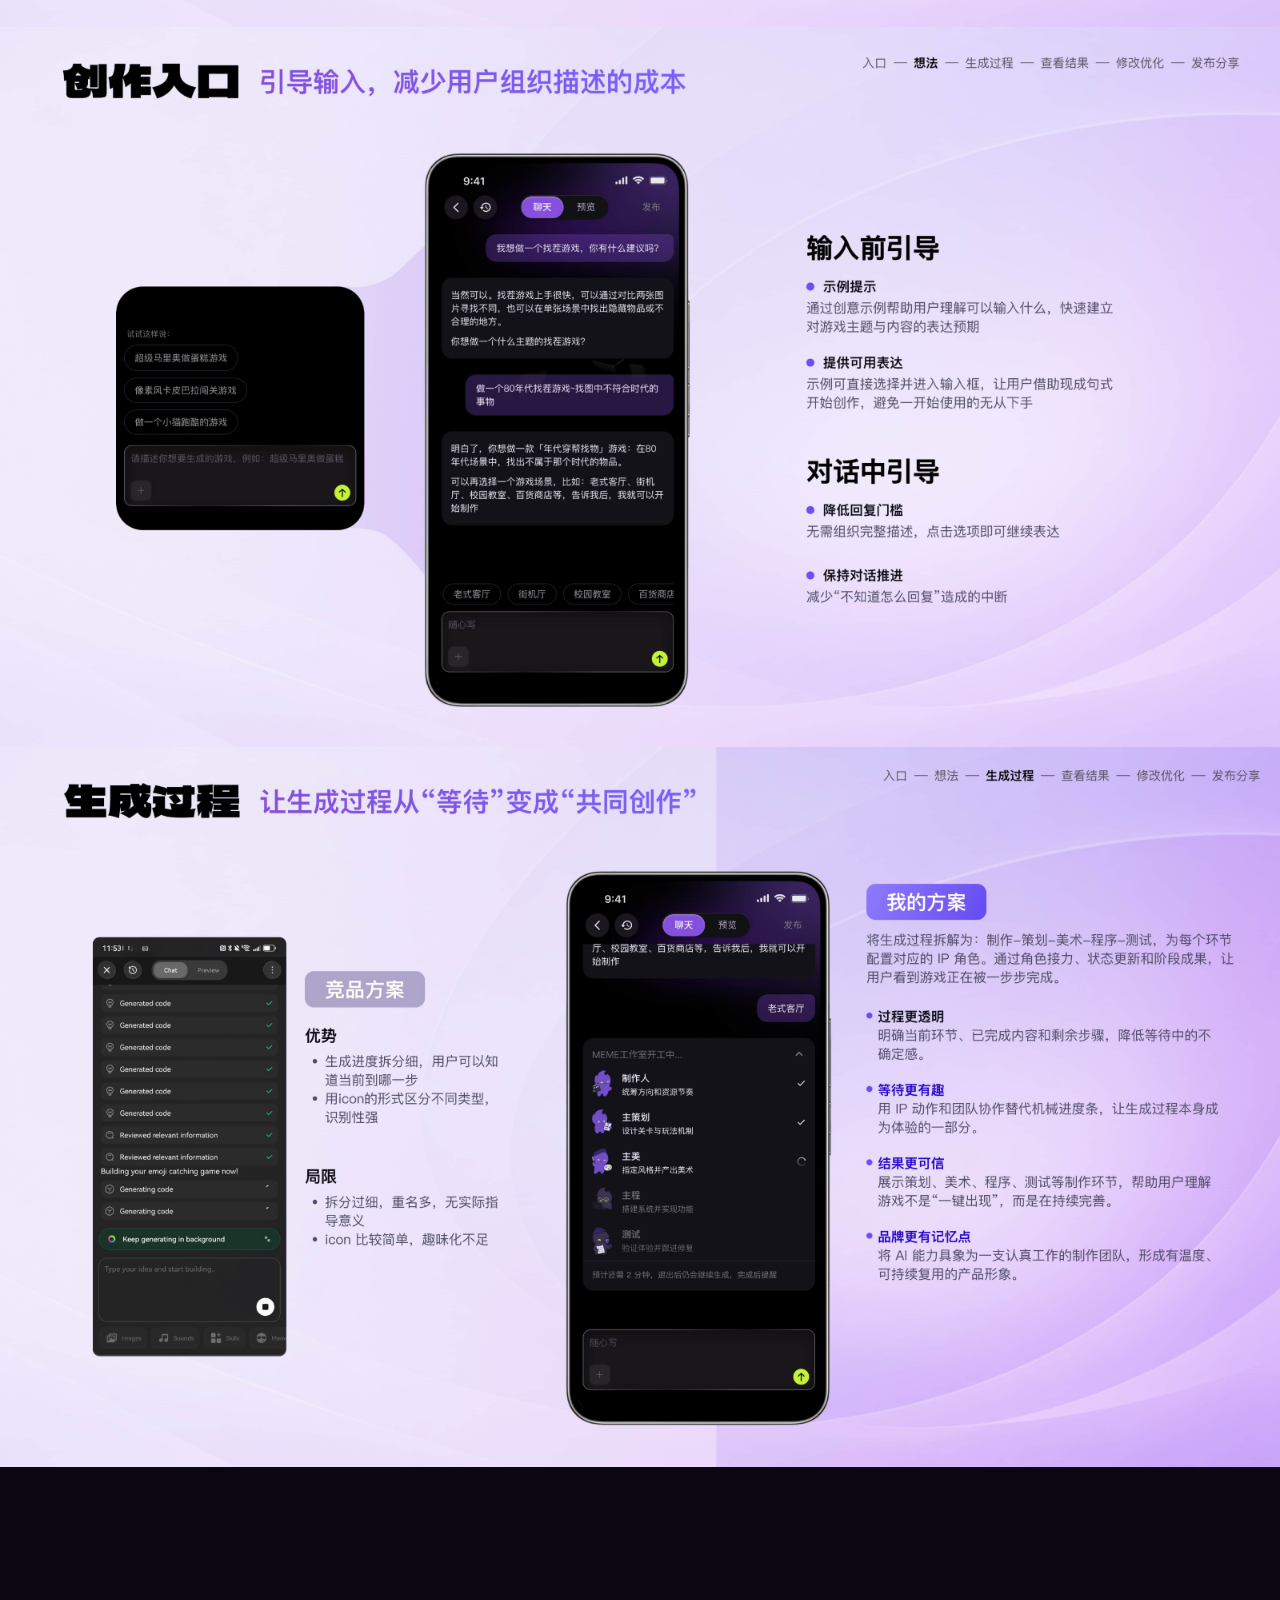
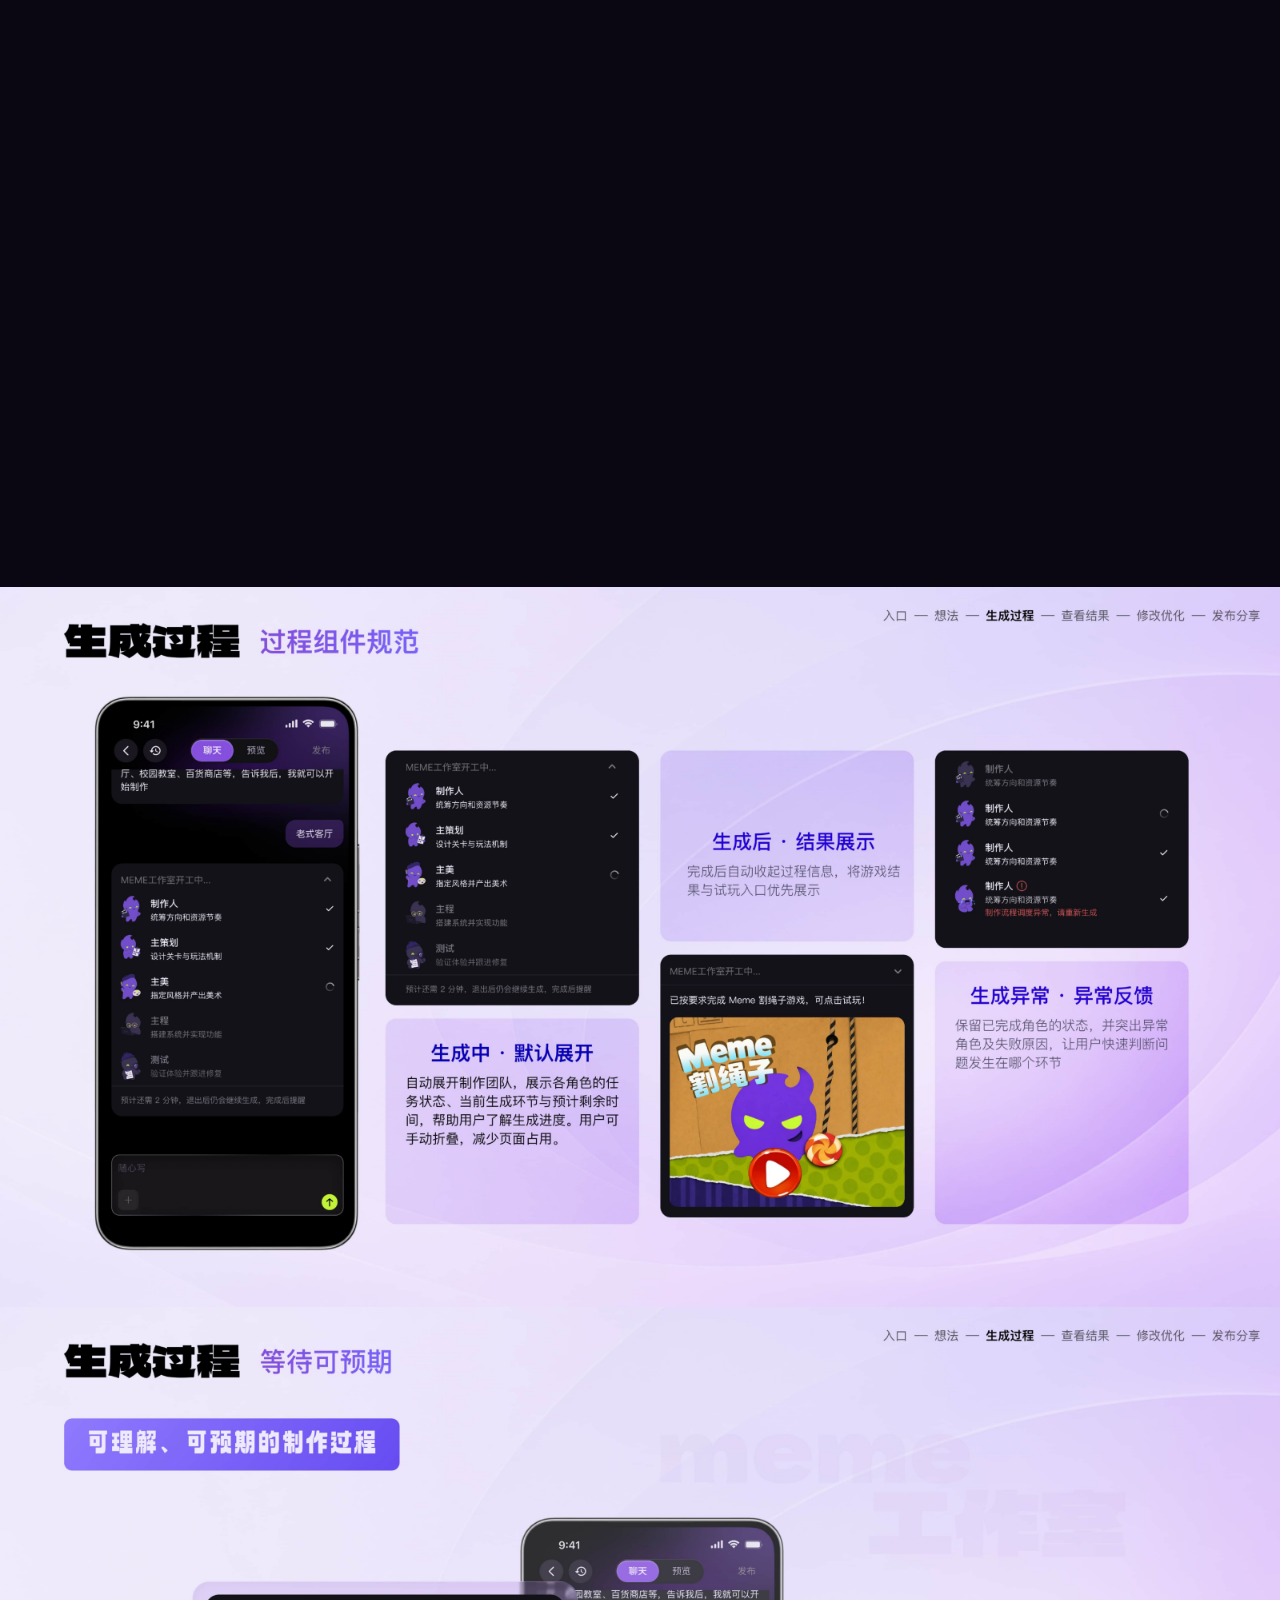
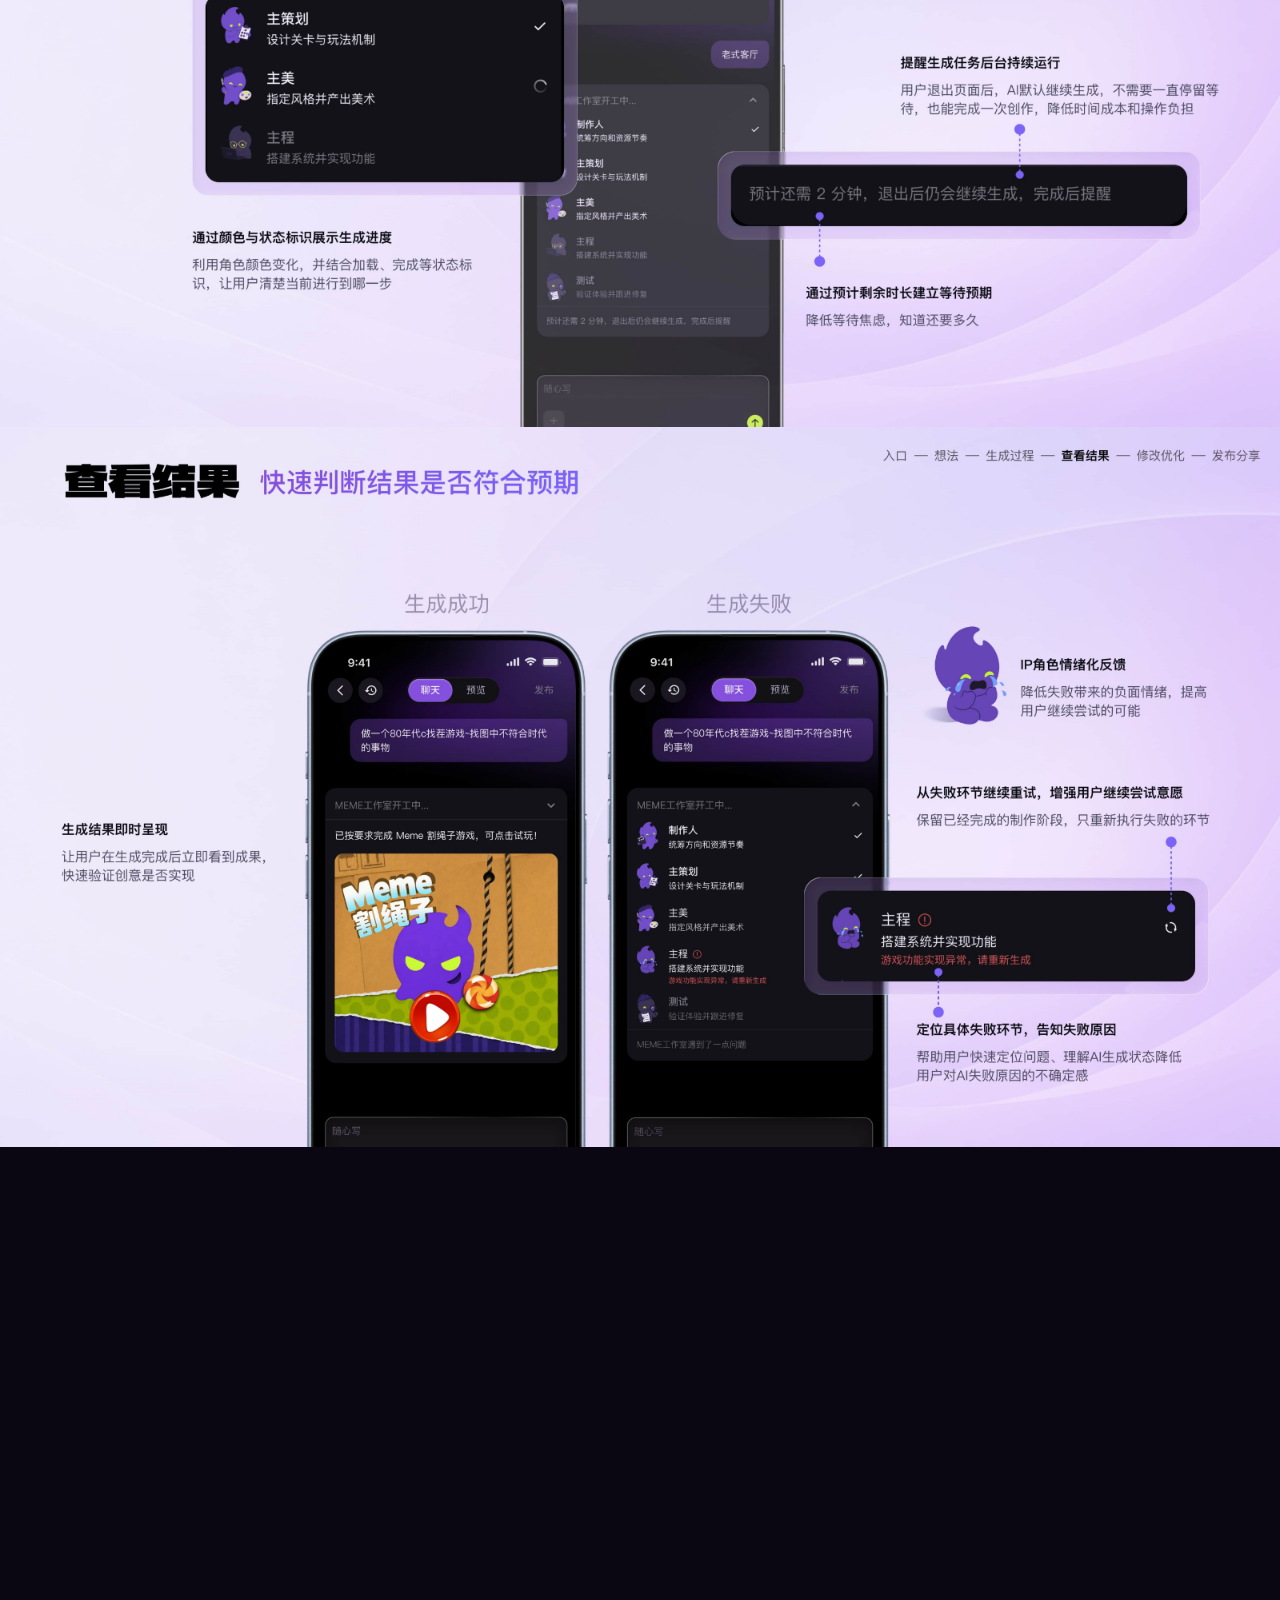
==== commit 417a0c67: "Use PDF-aligned Memeskill pages 25 and 26" ====
--- a/preview/memeskill.html
+++ b/preview/memeskill.html
@@ -63,8 +63,8 @@
       <img src="../portfolio/projects/memeskill-pages-hq/page-22.webp" alt="Memeskill项目详情第22页" loading="lazy" decoding="async">
       <img src="../portfolio/projects/memeskill-pages-hq/page-23.webp" alt="Memeskill项目详情第23页" loading="lazy" decoding="async">
       <img src="../portfolio/projects/memeskill-pages-hq/page-24.webp" alt="Memeskill项目详情第24页" loading="lazy" decoding="async">
-      <img src="../portfolio/projects/memeskill-pages-hq/page-25.webp" alt="Memeskill项目详情第25页" loading="lazy" decoding="async">
-      <img src="../portfolio/projects/memeskill-pages-hq/page-26.webp" alt="Memeskill项目详情第26页" loading="lazy" decoding="async">
+      <img src="../portfolio/projects/memeskill-pages-hq/page-25-v2.webp" alt="Memeskill项目详情第25页" loading="lazy" decoding="async">
+      <img src="../portfolio/projects/memeskill-pages-hq/page-26-v2.webp" alt="Memeskill项目详情第26页" loading="lazy" decoding="async">
       <img src="../portfolio/projects/memeskill-pages-hq/page-27.webp" alt="Memeskill项目详情第27页" loading="lazy" decoding="async">
       <img src="../portfolio/projects/memeskill-pages-hq/page-28.webp" alt="Memeskill项目详情第28页" loading="lazy" decoding="async">
       <img src="../portfolio/projects/memeskill-pages-hq/page-29.webp" alt="Memeskill项目详情第29页" loading="lazy" decoding="async">
